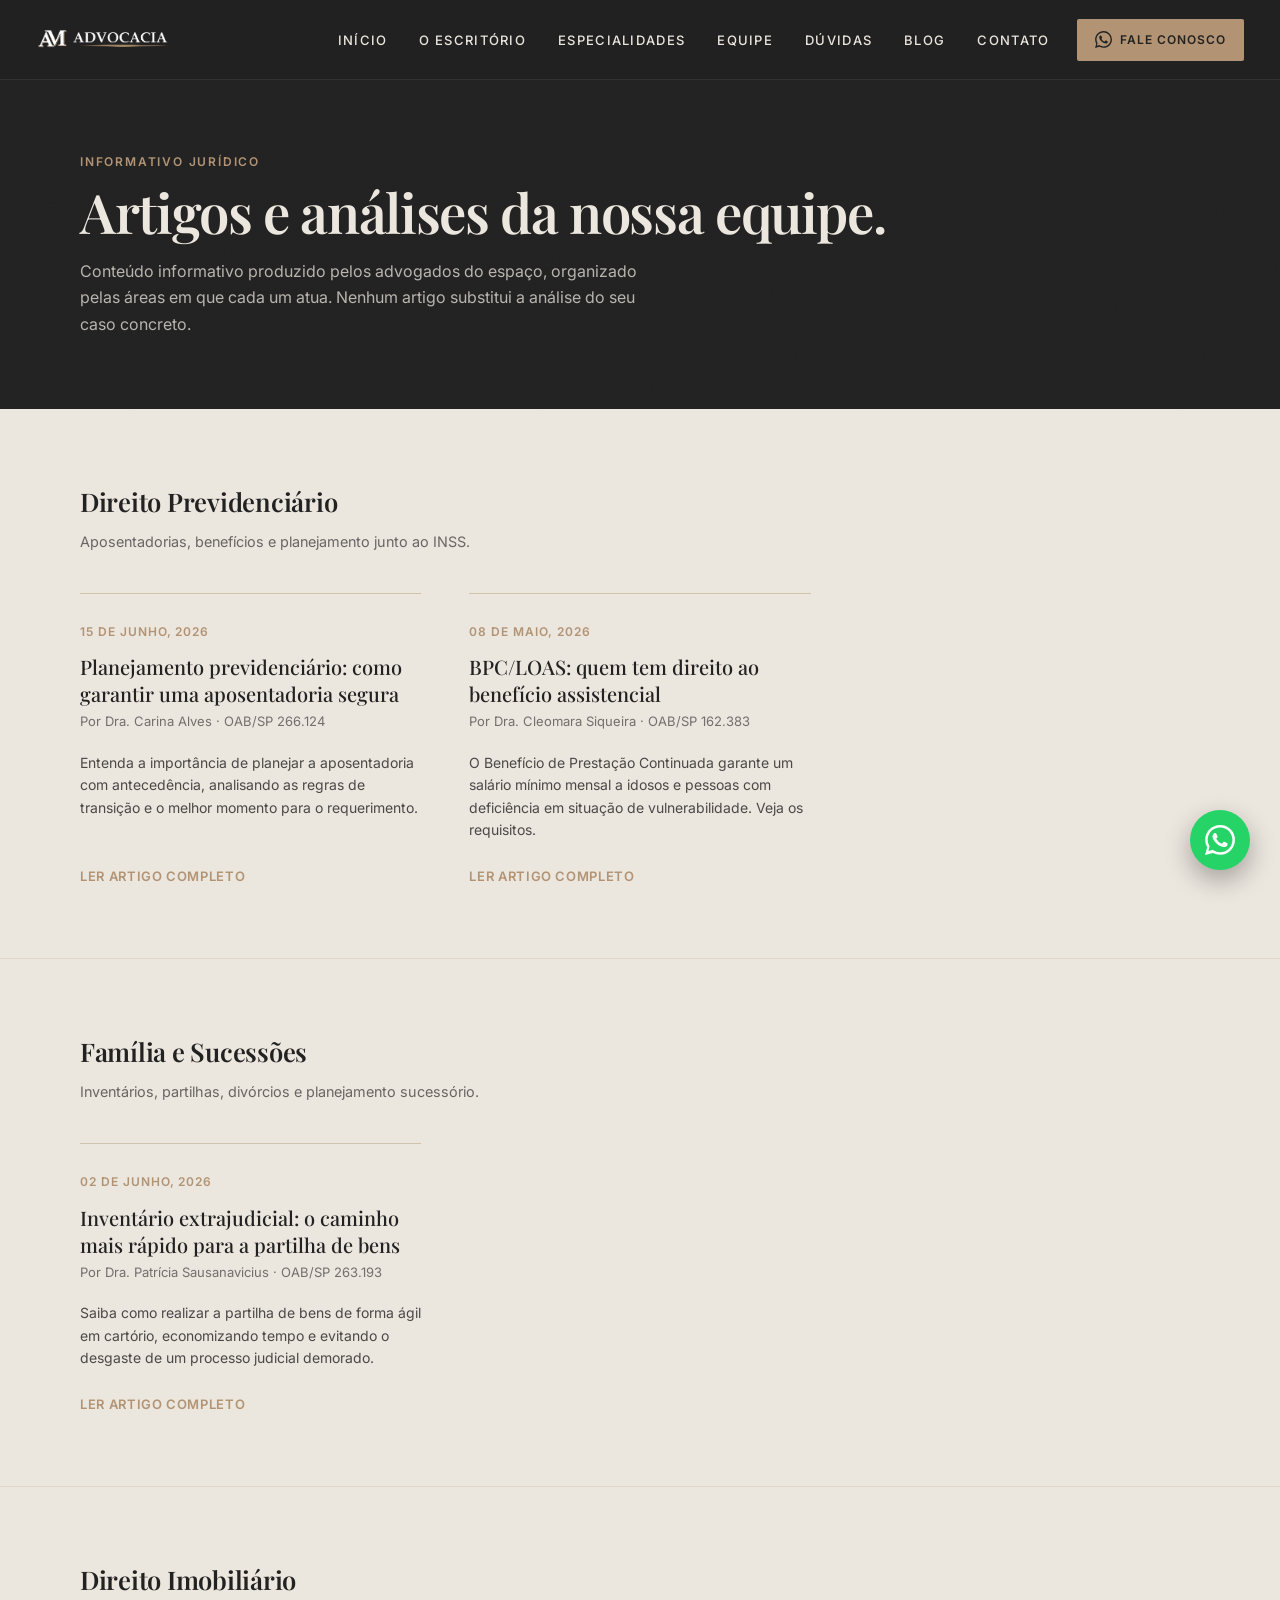
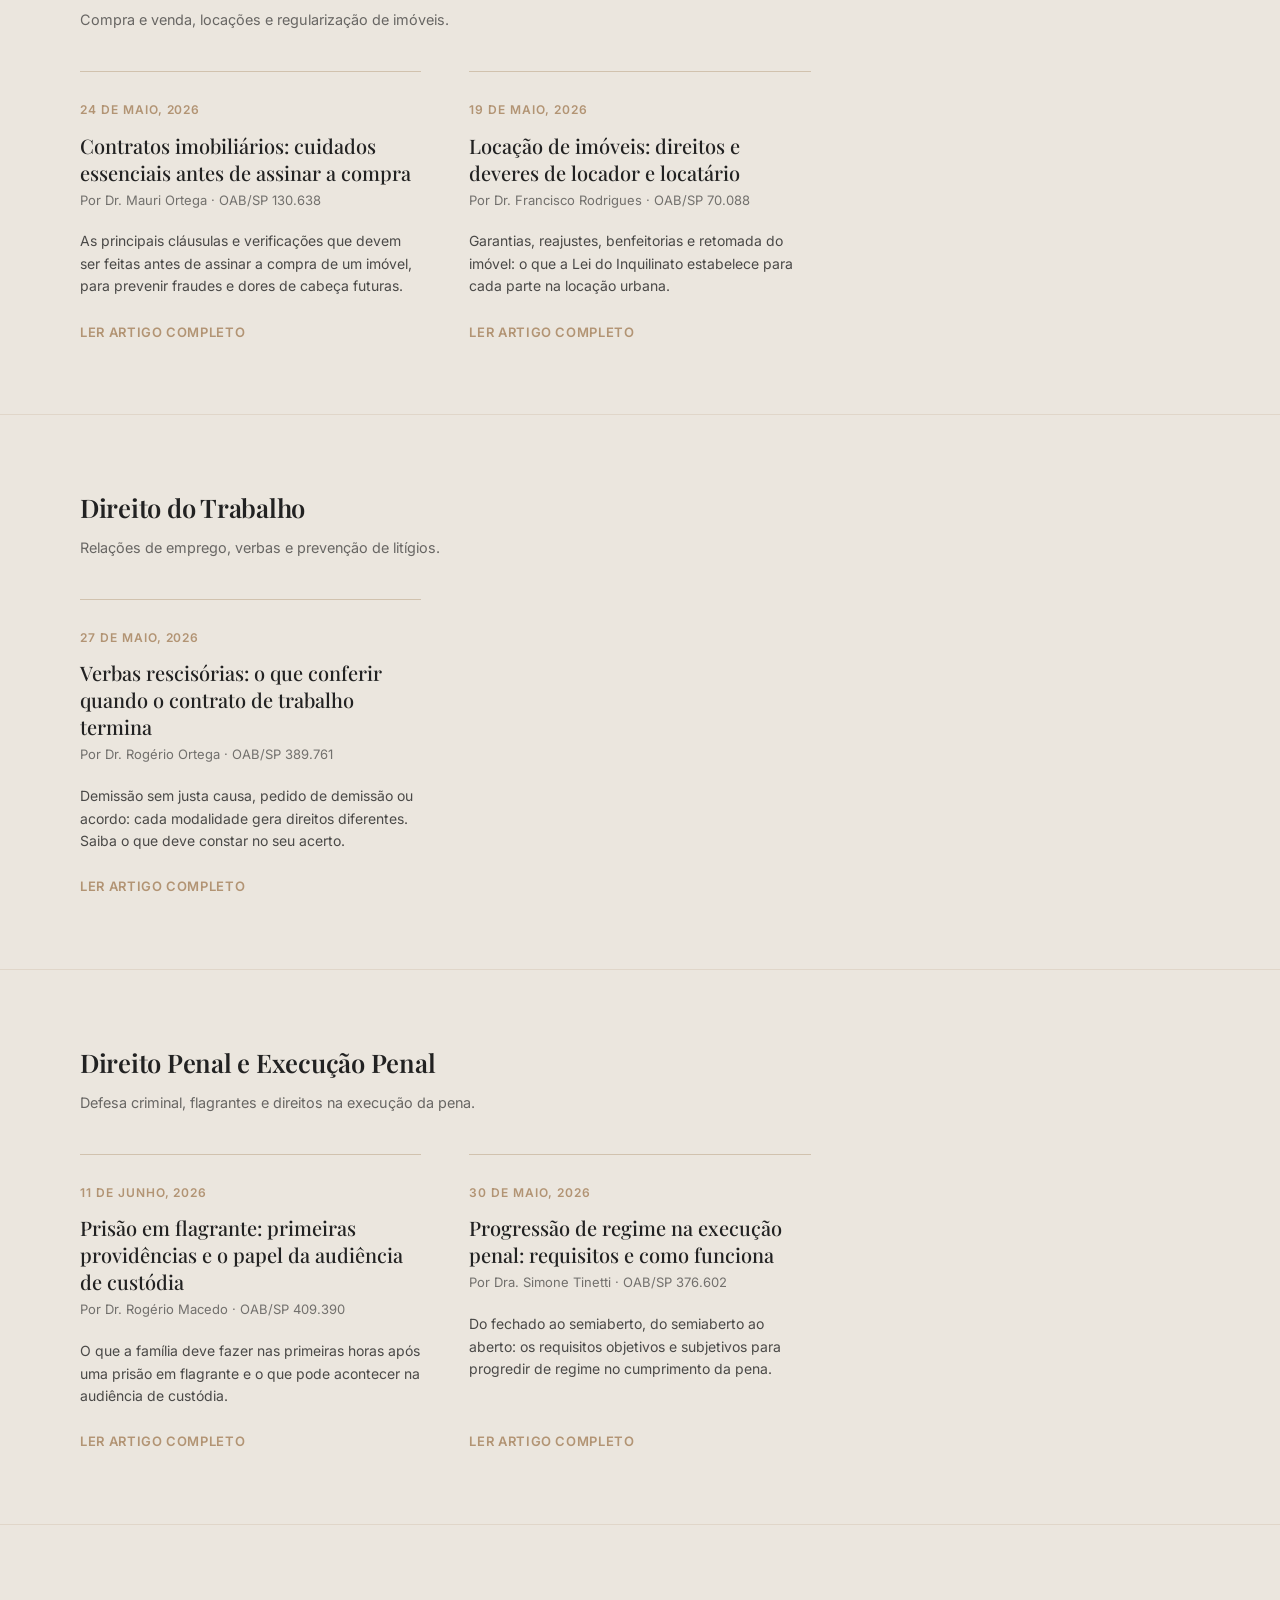
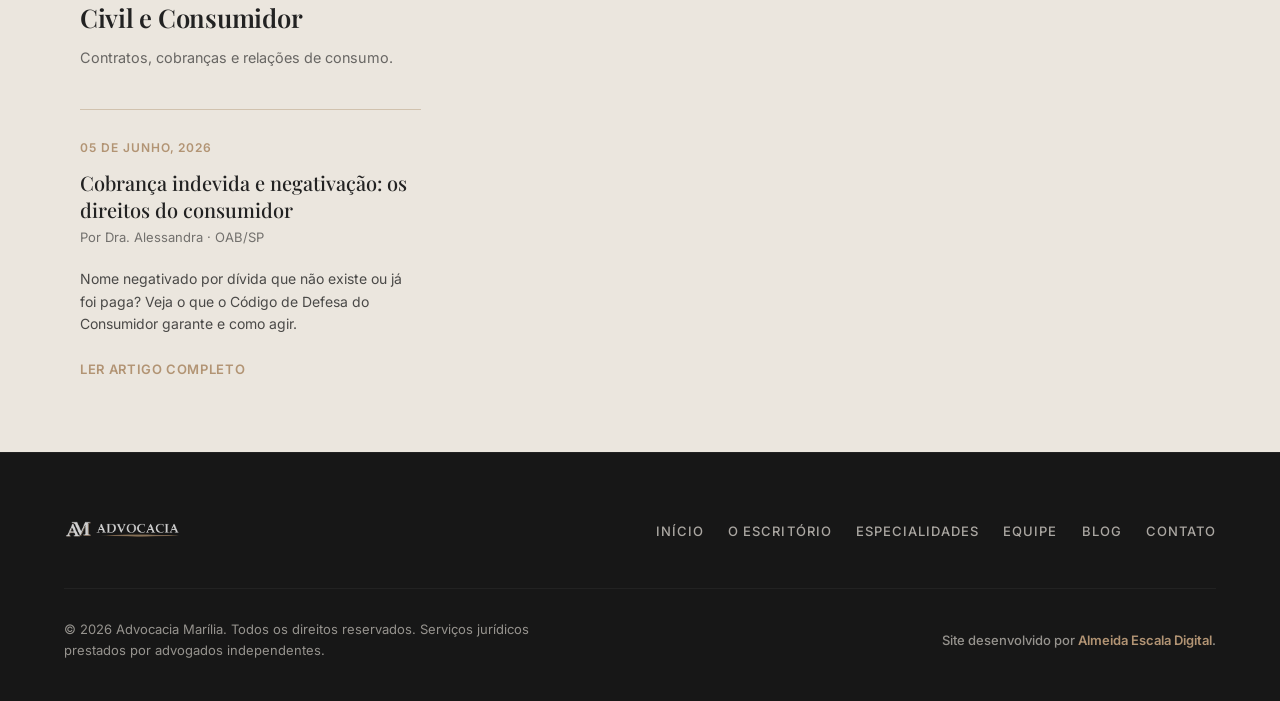
==== blog/index.html @ 07aff84d "Site inicial: hero, sobre, especialidades, equipe, blog e favicon Landing page estática (HTML/CSS/JS" ====
<!DOCTYPE html>
<html lang="pt-BR">
<head>
    <meta charset="UTF-8">
    <meta name="viewport" content="width=device-width, initial-scale=1.0">
    <meta name="description" content="Artigos e análises dos advogados da Advocacia Marília: Previdenciário, Família e Sucessões, Imobiliário, Trabalhista, Penal e Consumidor.">
    <meta name="theme-color" content="#222222">
    <meta property="og:type" content="website">
    <meta property="og:title" content="Blog | Advocacia Marília — Informativo Jurídico">
    <meta property="og:description" content="Artigos e análises dos advogados da Advocacia Marília: Previdenciário, Família e Sucessões, Imobiliário, Trabalhista, Penal e Consumidor.">
    <meta property="og:locale" content="pt_BR">
    <link rel="icon" type="image/png" sizes="32x32" href="../favicon-32x32.png">
    <link rel="icon" type="image/png" sizes="16x16" href="../favicon-16x16.png">
    <link rel="apple-touch-icon" href="../apple-touch-icon.png">
    <title>Blog | Advocacia Marília — Informativo Jurídico</title>

    <link rel="preconnect" href="https://fonts.googleapis.com">
    <link rel="preconnect" href="https://fonts.gstatic.com" crossorigin>
    <link href="https://fonts.googleapis.com/css2?family=Inter:wght@300;400;500;600&family=Playfair+Display:ital,wght@0,400..700;1,400..700&display=swap" rel="stylesheet">

    <link rel="stylesheet" href="../style.css?v=14">
</head>
<body class="page-blog">

    <nav class="navbar scrolled" id="navbar">
        <div class="nav-container">
            <a href="../index.html" class="nav-logo" aria-label="Advocacia Marília - Voltar ao início">
                <img src="../logo.png" alt="Logo Advocacia Marília" class="logo-img">
            </a>

            <button class="menu-toggle" id="menuToggle" aria-label="Abrir menu de navegação" aria-expanded="false" aria-controls="navLinks">
                <span class="bar"></span>
                <span class="bar"></span>
                <span class="bar"></span>
            </button>

            <ul class="nav-links" id="navLinks">
                <li><a href="../index.html" class="nav-item">Início</a></li>
                <li><a href="../index.html#sobre" class="nav-item">O Escritório</a></li>
                <li><a href="../index.html#atuacao" class="nav-item">Especialidades</a></li>
                <li><a href="../index.html#equipe" class="nav-item">Equipe</a></li>
                <li><a href="../index.html#faq" class="nav-item">Dúvidas</a></li>
                <li><a href="../blog/" class="nav-item">Blog</a></li>
                <li><a href="../index.html#contato" class="nav-item">Contato</a></li>
            </ul>

            <a href="https://wa.me/551434138384" target="_blank" rel="noopener noreferrer" class="nav-whatsapp" aria-label="Fale conosco no WhatsApp">
                <svg viewBox="0 0 24 24" xmlns="http://www.w3.org/2000/svg" fill="currentColor" class="nav-whatsapp-icon" aria-hidden="true">
                    <path d="M.057 24l1.687-6.163a11.867 11.867 0 0 1-1.587-5.946C.16 5.335 5.495 0 12.05 0a11.817 11.817 0 0 1 8.413 3.488 11.824 11.824 0 0 1 3.48 8.414c-.003 6.557-5.338 11.892-11.893 11.892a11.9 11.9 0 0 1-5.688-1.448L.057 24zm6.597-3.807c1.676.995 3.276 1.591 5.392 1.592 5.448 0 9.886-4.434 9.889-9.885.002-5.462-4.415-9.89-9.881-9.892-5.452 0-9.887 4.434-9.889 9.884a9.86 9.86 0 0 0 1.51 5.26l-.999 3.648 3.748-.984zm11.387-5.464c-.074-.124-.272-.198-.57-.347-.297-.149-1.758-.868-2.031-.967-.272-.099-.47-.149-.669.149-.198.297-.768.967-.941 1.165-.173.198-.347.223-.644.074-.297-.149-1.255-.462-2.39-1.475-.883-.788-1.48-1.761-1.653-2.059-.173-.297-.018-.458.13-.606.134-.133.297-.347.446-.521.151-.172.2-.296.3-.495.099-.198.05-.372-.025-.521-.075-.148-.669-1.611-.916-2.206-.242-.579-.487-.501-.669-.51l-.57-.01a1.1 1.1 0 0 0-.792.372c-.272.297-1.04 1.016-1.04 2.479s1.065 2.876 1.213 3.074c.149.198 2.095 3.2 5.076 4.487.709.306 1.263.489 1.694.626.712.226 1.36.194 1.872.118.571-.085 1.758-.719 2.006-1.413.248-.695.248-1.29.173-1.414z"/>
                </svg>
                <span class="nav-whatsapp-text">Fale Conosco</span>
            </a>
        </div>
    </nav>

    <header class="blog-hero">
        <div class="section-container">
            <span class="section-kicker light">Informativo Jurídico</span>
            <h1 class="blog-hero-title">Artigos e análises da nossa equipe.</h1>
            <p class="blog-hero-sub">Conteúdo informativo produzido pelos advogados do espaço, organizado pelas áreas em que cada um atua. Nenhum artigo substitui a análise do seu caso concreto.</p>
        </div>
    </header>

    <main>
        <section class="blog-cat" id="previdenciario">
            <div class="section-container">
                <h2 class="blog-cat-title">Direito Previdenciário</h2>
                <p class="blog-cat-sub">Aposentadorias, benefícios e planejamento junto ao INSS.</p>
                <div class="blog-grid">
                    <article class="blog-card">
                        <span class="blog-date">15 de Junho, 2026</span>
                        <h3 class="blog-card-title">Planejamento previdenciário: como garantir uma aposentadoria segura</h3>
                        <p class="blog-card-author">Por Dra. Carina Alves · OAB/SP 266.124</p>
                        <p class="blog-card-excerpt">Entenda a importância de planejar a aposentadoria com antecedência, analisando as regras de transição e o melhor momento para o requerimento.</p>
                        <a href="planejamento-previdenciario/" class="blog-read-more" aria-label="Ler o artigo: Planejamento previdenciário: como garantir uma aposentadoria segura">Ler artigo completo</a>
                    </article>
                    <article class="blog-card">
                        <span class="blog-date">08 de Maio, 2026</span>
                        <h3 class="blog-card-title">BPC/LOAS: quem tem direito ao benefício assistencial</h3>
                        <p class="blog-card-author">Por Dra. Cleomara Siqueira · OAB/SP 162.383</p>
                        <p class="blog-card-excerpt">O Benefício de Prestação Continuada garante um salário mínimo mensal a idosos e pessoas com deficiência em situação de vulnerabilidade. Veja os requisitos.</p>
                        <a href="bpc-loas-quem-tem-direito/" class="blog-read-more" aria-label="Ler o artigo: BPC/LOAS: quem tem direito ao benefício assistencial">Ler artigo completo</a>
                    </article>
                </div>
            </div>
        </section>
        <section class="blog-cat" id="familia-sucessoes">
            <div class="section-container">
                <h2 class="blog-cat-title">Família e Sucessões</h2>
                <p class="blog-cat-sub">Inventários, partilhas, divórcios e planejamento sucessório.</p>
                <div class="blog-grid">
                    <article class="blog-card">
                        <span class="blog-date">02 de Junho, 2026</span>
                        <h3 class="blog-card-title">Inventário extrajudicial: o caminho mais rápido para a partilha de bens</h3>
                        <p class="blog-card-author">Por Dra. Patrícia Sausanavicius · OAB/SP 263.193</p>
                        <p class="blog-card-excerpt">Saiba como realizar a partilha de bens de forma ágil em cartório, economizando tempo e evitando o desgaste de um processo judicial demorado.</p>
                        <a href="inventario-extrajudicial/" class="blog-read-more" aria-label="Ler o artigo: Inventário extrajudicial: o caminho mais rápido para a partilha de bens">Ler artigo completo</a>
                    </article>
                </div>
            </div>
        </section>
        <section class="blog-cat" id="imobiliario">
            <div class="section-container">
                <h2 class="blog-cat-title">Direito Imobiliário</h2>
                <p class="blog-cat-sub">Compra e venda, locações e regularização de imóveis.</p>
                <div class="blog-grid">
                    <article class="blog-card">
                        <span class="blog-date">24 de Maio, 2026</span>
                        <h3 class="blog-card-title">Contratos imobiliários: cuidados essenciais antes de assinar a compra</h3>
                        <p class="blog-card-author">Por Dr. Mauri Ortega · OAB/SP 130.638</p>
                        <p class="blog-card-excerpt">As principais cláusulas e verificações que devem ser feitas antes de assinar a compra de um imóvel, para prevenir fraudes e dores de cabeça futuras.</p>
                        <a href="contratos-imobiliarios-compra-segura/" class="blog-read-more" aria-label="Ler o artigo: Contratos imobiliários: cuidados essenciais antes de assinar a compra">Ler artigo completo</a>
                    </article>
                    <article class="blog-card">
                        <span class="blog-date">19 de Maio, 2026</span>
                        <h3 class="blog-card-title">Locação de imóveis: direitos e deveres de locador e locatário</h3>
                        <p class="blog-card-author">Por Dr. Francisco Rodrigues · OAB/SP 70.088</p>
                        <p class="blog-card-excerpt">Garantias, reajustes, benfeitorias e retomada do imóvel: o que a Lei do Inquilinato estabelece para cada parte na locação urbana.</p>
                        <a href="locacao-de-imoveis-direitos-e-deveres/" class="blog-read-more" aria-label="Ler o artigo: Locação de imóveis: direitos e deveres de locador e locatário">Ler artigo completo</a>
                    </article>
                </div>
            </div>
        </section>
        <section class="blog-cat" id="trabalhista">
            <div class="section-container">
                <h2 class="blog-cat-title">Direito do Trabalho</h2>
                <p class="blog-cat-sub">Relações de emprego, verbas e prevenção de litígios.</p>
                <div class="blog-grid">
                    <article class="blog-card">
                        <span class="blog-date">27 de Maio, 2026</span>
                        <h3 class="blog-card-title">Verbas rescisórias: o que conferir quando o contrato de trabalho termina</h3>
                        <p class="blog-card-author">Por Dr. Rogério Ortega · OAB/SP 389.761</p>
                        <p class="blog-card-excerpt">Demissão sem justa causa, pedido de demissão ou acordo: cada modalidade gera direitos diferentes. Saiba o que deve constar no seu acerto.</p>
                        <a href="verbas-rescisorias-o-que-conferir/" class="blog-read-more" aria-label="Ler o artigo: Verbas rescisórias: o que conferir quando o contrato de trabalho termina">Ler artigo completo</a>
                    </article>
                </div>
            </div>
        </section>
        <section class="blog-cat" id="penal">
            <div class="section-container">
                <h2 class="blog-cat-title">Direito Penal e Execução Penal</h2>
                <p class="blog-cat-sub">Defesa criminal, flagrantes e direitos na execução da pena.</p>
                <div class="blog-grid">
                    <article class="blog-card">
                        <span class="blog-date">11 de Junho, 2026</span>
                        <h3 class="blog-card-title">Prisão em flagrante: primeiras providências e o papel da audiência de custódia</h3>
                        <p class="blog-card-author">Por Dr. Rogério Macedo · OAB/SP 409.390</p>
                        <p class="blog-card-excerpt">O que a família deve fazer nas primeiras horas após uma prisão em flagrante e o que pode acontecer na audiência de custódia.</p>
                        <a href="prisao-em-flagrante-primeiras-providencias/" class="blog-read-more" aria-label="Ler o artigo: Prisão em flagrante: primeiras providências e o papel da audiência de custódia">Ler artigo completo</a>
                    </article>
                    <article class="blog-card">
                        <span class="blog-date">30 de Maio, 2026</span>
                        <h3 class="blog-card-title">Progressão de regime na execução penal: requisitos e como funciona</h3>
                        <p class="blog-card-author">Por Dra. Simone Tinetti · OAB/SP 376.602</p>
                        <p class="blog-card-excerpt">Do fechado ao semiaberto, do semiaberto ao aberto: os requisitos objetivos e subjetivos para progredir de regime no cumprimento da pena.</p>
                        <a href="progressao-de-regime-execucao-penal/" class="blog-read-more" aria-label="Ler o artigo: Progressão de regime na execução penal: requisitos e como funciona">Ler artigo completo</a>
                    </article>
                </div>
            </div>
        </section>
        <section class="blog-cat" id="civil-consumidor">
            <div class="section-container">
                <h2 class="blog-cat-title">Civil e Consumidor</h2>
                <p class="blog-cat-sub">Contratos, cobranças e relações de consumo.</p>
                <div class="blog-grid">
                    <article class="blog-card">
                        <span class="blog-date">05 de Junho, 2026</span>
                        <h3 class="blog-card-title">Cobrança indevida e negativação: os direitos do consumidor</h3>
                        <p class="blog-card-author">Por Dra. Alessandra · OAB/SP</p>
                        <p class="blog-card-excerpt">Nome negativado por dívida que não existe ou já foi paga? Veja o que o Código de Defesa do Consumidor garante e como agir.</p>
                        <a href="cobranca-indevida-e-negativacao/" class="blog-read-more" aria-label="Ler o artigo: Cobrança indevida e negativação: os direitos do consumidor">Ler artigo completo</a>
                    </article>
                </div>
            </div>
        </section>
    </main>

    <footer class="footer">
        <div class="footer-container">
            <div class="footer-top">
                <a href="../index.html" class="footer-logo" aria-label="Advocacia Marília - Voltar ao início">
                    <img src="../logo.png" alt="Logo Advocacia Marília" class="logo-img-footer">
                </a>
                <ul class="footer-nav">
                    <li><a href="../index.html">Início</a></li>
                    <li><a href="../index.html#sobre">O Escritório</a></li>
                    <li><a href="../index.html#atuacao">Especialidades</a></li>
                    <li><a href="../index.html#equipe">Equipe</a></li>
                    <li><a href="../blog/">Blog</a></li>
                    <li><a href="../index.html#contato">Contato</a></li>
                </ul>
            </div>

            <div class="footer-bottom">
                <p class="footer-copy">&copy; 2026 Advocacia Marília. Todos os direitos reservados. Serviços jurídicos prestados por advogados independentes.</p>
                <p class="footer-credit">Site desenvolvido por <a href="https://almeidaescaladigital.com" target="_blank" rel="noopener noreferrer" class="credit-link">Almeida Escala Digital</a>.</p>
            </div>
        </div>
    </footer>

    <div class="wa-widget" id="waWidget">
        <div class="wa-tooltip" id="waTooltip" aria-live="polite">
            <span>Olá, como posso ajudar?</span>
            <button class="wa-tooltip-close" id="waTooltipClose" aria-label="Fechar balão de ajuda">&times;</button>
        </div>

        <a class="wa-btn" id="waBtn" href="https://wa.me/551434138384" target="_blank" rel="noopener noreferrer" aria-label="Fale conosco no WhatsApp">
            <svg viewBox="0 0 24 24" xmlns="http://www.w3.org/2000/svg" fill="currentColor" class="wa-icon" aria-hidden="true">
                <path d="M.057 24l1.687-6.163a11.867 11.867 0 0 1-1.587-5.946C.16 5.335 5.495 0 12.05 0a11.817 11.817 0 0 1 8.413 3.488 11.824 11.824 0 0 1 3.48 8.414c-.003 6.557-5.338 11.892-11.893 11.892a11.9 11.9 0 0 1-5.688-1.448L.057 24zm6.597-3.807c1.676.995 3.276 1.591 5.392 1.592 5.448 0 9.886-4.434 9.889-9.885.002-5.462-4.415-9.89-9.881-9.892-5.452 0-9.887 4.434-9.889 9.884a9.86 9.86 0 0 0 1.51 5.26l-.999 3.648 3.748-.984zm11.387-5.464c-.074-.124-.272-.198-.57-.347-.297-.149-1.758-.868-2.031-.967-.272-.099-.47-.149-.669.149-.198.297-.768.967-.941 1.165-.173.198-.347.223-.644.074-.297-.149-1.255-.462-2.39-1.475-.883-.788-1.48-1.761-1.653-2.059-.173-.297-.018-.458.13-.606.134-.133.297-.347.446-.521.151-.172.2-.296.3-.495.099-.198.05-.372-.025-.521-.075-.148-.669-1.611-.916-2.206-.242-.579-.487-.501-.669-.51l-.57-.01a1.1 1.1 0 0 0-.792.372c-.272.297-1.04 1.016-1.04 2.479s1.065 2.876 1.213 3.074c.149.198 2.095 3.2 5.076 4.487.709.306 1.263.489 1.694.626.712.226 1.36.194 1.872.118.571-.085 1.758-.719 2.006-1.413.248-.695.248-1.29.173-1.414z"/>
            </svg>
        </a>

        <div class="wa-panel" id="waPanel" role="dialog" aria-label="Atendimento Advocacia Marília">
            <header class="wa-panel-header">
                <div class="wa-brand">
                    <span class="wa-brand-name">Advocacia Marília</span>
                    <span class="wa-brand-status">Atendimento Digital</span>
                </div>
            </header>

            <div class="wa-panel-body" id="waPanelBody">
                <div class="wa-chat-area" id="waChatArea">
                    <div class="wa-message wa-msg-received">
                        <p>Olá! Selecione uma das perguntas abaixo ou fale direto com nossa equipe:</p>
                    </div>
                </div>

                <div class="wa-faq-list" id="waFaqList">
                    <button class="wa-faq-btn" data-id="1">Como funciona o atendimento de advogados autônomos?</button>
                    <button class="wa-faq-btn" data-id="2">Como posso agendar uma consulta jurídica?</button>
                    <button class="wa-faq-btn" data-id="3">Quais documentos levar para a primeira consulta?</button>
                    <button class="wa-faq-btn" data-id="4">Onde fica localizado o escritório?</button>
                </div>
            </div>

            <footer class="wa-panel-footer">
                <a href="https://wa.me/551434138384" target="_blank" rel="noopener noreferrer" class="wa-direct-link">Falar no WhatsApp</a>
            </footer>
        </div>
    </div>

    <script src="../script.js?v=4"></script>
</body>
</html>
---- style.css ----
/* ==========================================================================
   DESIGN SYSTEM & TOKENS (CSS VARIABLES)
   ========================================================================== */
:root {
    /* Paleta de Cores - Extraída da paleta fornecida */
    --navy: #222222;       /* Fundo Principal Escuro (Cinza Escuro Nobre) */
    --blue: #2E2E2E;       /* Fundo de Cards / Elementos Intermediários */
    --gold: #B29474;       /* Dourado Ocre (Destaques e Botões Principais) */
    --gold-hover: #9E8162; /* Ocre mais escuro para hover */
    --cream: #EBE6DE;      /* Creme Claro (Fundos claros, textos em fundo escuro) */
    --nude: #DDD5C7;       /* Nude Médio (Fundo de Metodologia, respiros) */
    
    /* Cores de Apoio */
    --text-dark: #222222;
    --text-light: #EBE6DE;
    --text-muted: #666666;
    --border-light: rgba(178, 148, 116, 0.2); /* Ocre translúcido para bordas */
    --border-dark: rgba(235, 230, 222, 0.15); /* Creme translúcido para bordas */
    
    /* Tipografia */
    --font-serif: 'Playfair Display', Georgia, serif;
    --font-sans: 'Inter', -apple-system, BlinkMacSystemFont, "Segoe UI", Roboto, sans-serif;
    
    /* Animações Premium (Curva Apple) */
    --ease-premium: cubic-bezier(0.16, 1, 0.3, 1);
    --t-snappy: 0.25s var(--ease-premium);
    --t-smooth: 0.5s var(--ease-premium);
    
    /* Limites de Bordas (Estritas) */
    /* Linguagem editorial flat (ref. Paul Weiss): cantos retos em blocos de layout. */
    /* Overlays flutuantes (chat, FAB, modal) tem raios proprios e nao usam estes tokens. */
    --radius-btn: 2px;
    --radius-card: 0px;
    
    /* Altura da Navbar */
    --nav-height: 80px;
}

/* Prevenção de Tontura (Acessibilidade) */
@media (prefers-reduced-motion: reduce) {
    *, ::before, ::after {
        animation-delay: -1ms !important;
        animation-duration: 1ms !important;
        animation-iteration-count: 1 !important;
        background-attachment: initial !important;
        scroll-behavior: auto !important;
        transition-duration: 0s !important;
        transition-delay: 0s !important;
    }
}

/* ==========================================================================
   RESET & ESTILOS GLOBAIS
   ========================================================================== */
*, *::before, *::after {
    box-sizing: border-box;
    margin: 0;
    padding: 0;
}

html {
    scroll-behavior: smooth;
    scroll-padding-top: var(--nav-height);
    font-size: 16px;
}

body {
    font-family: var(--font-sans);
    background-color: var(--cream);
    color: var(--text-dark);
    line-height: 1.6;
    -webkit-font-smoothing: antialiased;
    overflow-x: hidden;
}

/* Reset de Links e Elementos Interativos */
a {
    color: inherit;
    text-decoration: none;
}

ul, ol {
    list-style: none;
}

img {
    max-width: 100%;
    height: auto;
    display: block;
}

button {
    font-family: inherit;
    border: none;
    background: none;
    cursor: pointer;
}

address {
    font-style: normal;
}

/* Numerais display em Bodoni Moda (didone, algarismos lining regulares). */
/* line-height 1 para nao invadir o espacamento vertical dos vizinhos. */
.card-number,
.method-num,
.timeline-year {
    font-family: 'Bodoni Moda', var(--font-serif), serif;
    font-weight: 400;
    font-variant-numeric: lining-nums;
    line-height: 1;
    letter-spacing: 0.02em;
}

/* Numeracoes discretas (telefones etc.): Inter light com digitos tabulares. */
.info-value[href^="tel:"] {
    font-family: var(--font-sans);
    font-weight: 300;
    font-variant-numeric: lining-nums tabular-nums;
    letter-spacing: 0.02em;
}

/* Detalhes de acabamento globais */
::selection {
    background-color: var(--gold);
    color: var(--navy);
}

:focus-visible {
    outline: 2px solid var(--gold);
    outline-offset: 3px;
}

/* ==========================================================================
   ESTILOS COMPARTILHADOS & UTILITÁRIOS
   ========================================================================== */
.section-container {
    width: 100%;
    max-width: 1200px;
    margin: 0 auto;
    padding: 80px 24px;
}

@media (min-width: 768px) {
    .section-container {
        padding: 120px 40px;
    }
}

/* Kickers & Títulos Editoriais */
.section-kicker {
    display: block;
    font-family: var(--font-sans);
    font-size: 0.75rem;
    text-transform: uppercase;
    letter-spacing: 0.15em;
    font-weight: 600;
    color: var(--gold);
    margin-bottom: 12px;
}

.section-kicker.light {
    color: var(--gold);
}

.section-title {
    font-family: var(--font-serif);
    font-size: clamp(2.25rem, 4.5vw, 3.4rem);
    font-weight: 600;
    line-height: 1.08;
    color: var(--navy);
    margin-bottom: 24px;
    letter-spacing: -0.025em;
    text-wrap: balance;
}

.section-title.light {
    color: var(--cream);
}

/* Botões Customizados */
.btn {
    display: inline-flex;
    align-items: center;
    justify-content: center;
    padding: 14px 28px;
    font-family: var(--font-sans);
    font-size: 0.875rem;
    font-weight: 500;
    letter-spacing: 0.05em;
    text-transform: uppercase;
    border-radius: var(--radius-btn);
    transition: background-color var(--t-snappy), transform var(--t-snappy), box-shadow var(--t-snappy);
    text-align: center;
    min-height: 48px; /* Altura mínima de toque mobile */
}

.btn-primary {
    background-color: var(--gold);
    color: #ffffff;
    box-shadow: 0 4px 12px rgba(0, 0, 0, 0.03);
}

.btn-secondary {
    background-color: transparent;
    color: var(--cream);
    border: 1px solid rgba(235, 230, 222, 0.3);
}

/* Hovers de Botão Seguros e Sofisticados */
@media (hover: hover) and (pointer: fine) {
    .btn-primary:hover {
        background-color: var(--gold-hover);
        transform: translateY(-2px);
        box-shadow: 0 12px 24px rgba(34, 34, 34, 0.18);
    }

    .btn-secondary:hover {
        background-color: rgba(235, 230, 222, 0.05);
        border-color: var(--cream);
        transform: translateY(-2px);
    }
}

/* Feedback fisico de clique */
.btn:active {
    transform: translateY(0) scale(0.99);
}

.btn-large {
    padding: 18px 36px;
    font-size: 0.95rem;
}

/* ==========================================================================
   SEÇÃO 0: NAVBAR INTELIGENTE
   ========================================================================== */
.navbar {
    position: fixed;
    top: 0;
    left: 0;
    width: 100%;
    height: var(--nav-height);
    z-index: 1000;
    background-color: transparent;
    transition: transform var(--t-smooth), background-color var(--t-smooth), backdrop-filter var(--t-smooth), border-color var(--t-smooth);
    border-bottom: 1px solid transparent;
}

/* Navbar Scrolled com Blur Premium */
.navbar.scrolled {
    background-color: rgba(34, 34, 34, 0.9);
    backdrop-filter: blur(12px);
    -webkit-backdrop-filter: blur(12px);
    border-color: rgba(235, 230, 222, 0.08);
}

/* Lógica de Visibilidade Estrita via IntersectionObserver */
.navbar.navbar-hidden {
    transform: translateY(-100%);
    pointer-events: none;
}

/* Full-bleed: logo encostada na borda esquerda, CTA na direita (ref. Paul Weiss) */
.nav-container {
    width: 100%;
    height: 100%;
    padding: 0 20px;
    display: flex;
    align-items: center;
    gap: 20px;
}

@media (min-width: 768px) {
    .nav-container {
        padding: 0 36px;
        gap: 28px;
    }
}

.nav-logo {
    display: flex;
    align-items: center;
    height: 100%;
    order: 1;
    margin-right: auto; /* empurra o resto (links, whatsapp, hamburguer) pra direita, qualquer combinacao */
}

.logo-img {
    height: 40px;
    width: auto;
    object-fit: contain;
}

/* Mobile estreito: logo compacta pra caber ao lado do CTA rotulado + hamburguer */
@media (max-width: 479px) {
    .logo-img {
        height: 30px;
    }
}

.nav-links {
    order: 2;
    display: flex;
    align-items: center;
    gap: 32px;
}

/* Micro-interação de Link com Linha Expansiva */
.nav-item {
    font-family: var(--font-sans);
    font-size: 0.8125rem;
    font-weight: 500;
    text-transform: uppercase;
    letter-spacing: 0.1em;
    color: var(--cream);
    padding: 8px 0;
    position: relative;
    transition: color var(--t-snappy);
}

.nav-item::after {
    content: '';
    position: absolute;
    bottom: 0;
    left: 0;
    width: 100%;
    height: 1px;
    background-color: var(--gold);
    transform: scaleX(0);
    transform-origin: right;
    transition: transform var(--t-snappy);
}

@media (hover: hover) and (pointer: fine) {
    .nav-item:hover {
        color: var(--gold);
    }
    
    .nav-item:hover::after {
        transform: scaleX(1);
        transform-origin: left;
    }
}

/* CTA do header com rotulo: unico caminho ao WhatsApp visivel durante o Hero (FAB oculto ate #sobre) */
.nav-whatsapp {
    order: 3;
    display: inline-flex;
    align-items: center;
    justify-content: center;
    gap: 8px;
    height: 42px;
    padding: 0 18px;
    border-radius: var(--radius-btn);
    background-color: var(--gold);
    color: var(--navy);
    flex-shrink: 0;
    font-family: var(--font-sans);
    font-size: 0.75rem;
    font-weight: 600;
    text-transform: uppercase;
    letter-spacing: 0.08em;
    white-space: nowrap;
    transition: background-color var(--t-snappy), transform var(--t-snappy), box-shadow var(--t-snappy);
}

.nav-whatsapp-icon {
    width: 17px;
    height: 17px;
    flex-shrink: 0;
}

@media (hover: hover) and (pointer: fine) {
    .nav-whatsapp:hover {
        background-color: var(--gold-hover);
        transform: translateY(-1px);
        box-shadow: 0 8px 18px rgba(0, 0, 0, 0.25);
    }
}

@media (max-width: 479px) {
    .nav-whatsapp {
        height: 40px;
        padding: 0 12px;
        font-size: 0.6875rem;
        gap: 6px;
    }
}

/* Menu Toggle Mobile (Hamburguer) */
.menu-toggle {
    order: 4;
    display: none;
    flex-direction: column;
    justify-content: space-between;
    width: 24px;
    height: 18px;
    z-index: 1010;
}

.menu-toggle .bar {
    width: 100%;
    height: 2px;
    background-color: var(--cream);
    transition: transform var(--t-snappy), opacity var(--t-snappy);
}

/* Navbar Responsiva Mobile */
@media (max-width: 991px) {
    .menu-toggle {
        display: flex;
    }
    
    .nav-links {
        position: fixed;
        top: 0;
        right: 0;
        width: 100%;
        max-width: 320px;
        height: 100vh;
        background-color: var(--navy);
        flex-direction: column;
        justify-content: center;
        align-items: flex-start;
        padding: 80px 40px;
        gap: 24px;
        transform: translateX(100%);
        transition: transform var(--t-smooth);
        box-shadow: -10px 0 40px rgba(0, 0, 0, 0.3);
        border-left: 1px solid var(--border-dark);
    }
    
    .nav-links.active {
        transform: translateX(0);
    }
    
    .nav-item {
        font-size: 1rem;
        color: var(--cream);
    }
    
    /* Menu Ativo Hamburguer */
    .menu-toggle.active .bar:nth-child(1) {
        transform: translateY(8px) rotate(45deg);
    }
    
    .menu-toggle.active .bar:nth-child(2) {
        opacity: 0;
    }
    
    .menu-toggle.active .bar:nth-child(3) {
        transform: translateY(-8px) rotate(-45deg);
    }
}

/* ==========================================================================
   SEÇÃO 1: HERO (#inicio)
   ========================================================================== */
.hero {
    min-height: 100vh;
    display: flex;
    align-items: flex-end; /* texto ancorado embaixo, nao mais centralizado */
    background-color: var(--navy);
    padding-top: var(--nav-height);
    color: var(--cream);
    border-bottom: 1px solid rgba(235, 230, 222, 0.05);
    position: relative;
    overflow: hidden;
}

/* Scrim independente no topo, so pra legibilidade da navbar sobre a foto */
.hero::before {
    content: '';
    position: absolute;
    top: 0;
    left: 0;
    right: 0;
    height: 140px;
    background: linear-gradient(to bottom, rgba(10, 10, 10, 0.55), transparent);
    z-index: 1;
    pointer-events: none;
}

/* Foto real do escritorio (ensaio) como fundo full-bleed */
.hero-media {
    position: absolute;
    inset: 0;
    z-index: 0;
}

.hero-media-img {
    width: 100%;
    height: 100%;
    object-fit: cover;
    object-position: 30% 50%;
    filter: grayscale(95%) contrast(108%) brightness(92%);
}

/* Veu radial navy: concentra na zona calma da foto (sem rosto/mao), sem aresta reta */
.hero-media::after {
    content: '';
    position: absolute;
    inset: 0;
    background: radial-gradient(ellipse 58% 78% at 92% 48%, rgba(34, 34, 34, 0.97) 0%, rgba(34, 34, 34, 0.9) 42%, rgba(34, 34, 34, 0.4) 70%, rgba(34, 34, 34, 0) 100%);
}

/* Grao fino monocromatico sobre a foto (mesma receita do .cta::before, sem chuvisco colorido) */
.hero-media::before {
    content: '';
    position: absolute;
    inset: 0;
    z-index: 1;
    background-image: url("data:image/svg+xml,%3Csvg viewBox='0 0 240 240' xmlns='http://www.w3.org/2000/svg'%3E%3Cfilter id='g'%3E%3CfeTurbulence type='fractalNoise' baseFrequency='0.92' numOctaves='4' stitchTiles='stitch'/%3E%3CfeColorMatrix type='saturate' values='0'/%3E%3C/filter%3E%3Crect width='100%25' height='100%25' filter='url(%23g)'/%3E%3C/svg%3E");
    opacity: 0.04;
    mix-blend-mode: soft-light;
}

.hero-container {
    width: 100%;
    padding: 64px 44px 96px 24px; /* right apertado: bloco de texto quase encostando na borda */
    display: flex;
    flex-direction: column;
    align-items: flex-end; /* bloco de texto ancorado no lado do veu (direita) */
    text-align: left;
    position: relative;
    z-index: 2;
}

.hero-kicker {
    font-family: var(--font-sans);
    font-size: 0.8125rem;
    font-weight: 500;
    text-transform: uppercase;
    letter-spacing: 0.2em;
    color: var(--gold);
    margin-bottom: 20px;
}

.hero-title {
    font-family: var(--font-serif);
    font-size: clamp(2.5rem, 5vw, 3.5rem);
    font-weight: 400;
    line-height: 1.15;
    max-width: 560px;
    margin-bottom: 24px;
    letter-spacing: -0.02em;
    color: var(--cream);
    text-shadow: 0 2px 24px rgba(0, 0, 0, 0.35);
}

.hero-subtitle {
    font-family: var(--font-sans);
    font-size: clamp(1rem, 1.5vw, 1.125rem);
    font-weight: 300;
    line-height: 1.6;
    max-width: 440px;
    margin-bottom: 40px;
    color: rgba(235, 230, 222, 0.75);
}

/* Link discreto: unico "CTA" que sobra no corpo do Hero (o WhatsApp mudou pro header, ver .nav-whatsapp) */
.hero-link {
    display: inline-flex;
    align-items: center;
    gap: 10px;
    padding: 14px 2px; /* area de toque ~48px sem precisar de fundo visivel */
    margin: -14px -2px;
    font-family: var(--font-sans);
    font-size: 0.8125rem;
    font-weight: 500;
    text-transform: uppercase;
    letter-spacing: 0.1em;
    color: var(--cream);
    border-bottom: 1px solid rgba(235, 230, 222, 0.4);
    transition: color var(--t-snappy), border-color var(--t-snappy), gap var(--t-snappy);
}

.hero-link-arrow {
    width: 14px;
    height: 14px;
    flex-shrink: 0;
    transition: transform var(--t-snappy);
}

@media (hover: hover) and (pointer: fine) {
    .hero-link:hover {
        color: var(--gold);
        border-color: var(--gold);
        gap: 14px;
    }

    .hero-link:hover .hero-link-arrow {
        transform: translateY(3px);
    }
}

/* Mobile: recorte da foto focado no rosto, veu cobrindo quase tudo (sem "sobra" pra respirar foto numa tela estreita). */
/* padding-bottom so estetico agora -- o widget do WhatsApp fica oculto no Hero em qualquer viewport, sem risco de colisao. */
@media (max-width: 767px) {
    .hero {
        padding-bottom: 64px;
    }

    .hero-media-img {
        object-position: 38% 22%;
    }

    .hero-media::after {
        background: radial-gradient(ellipse 100% 90% at 62% 38%, rgba(34, 34, 34, 0.93) 0%, rgba(34, 34, 34, 0.86) 55%, rgba(34, 34, 34, 0.55) 80%, rgba(34, 34, 34, 0.3) 100%);
    }

    .hero-container {
        padding: 28px 24px 24px;
    }
}

/* ==========================================================================
   SEÇÃO 2: A ADVOGADA / SOBRE (#sobre)
   ========================================================================== */
.about {
    background-color: var(--cream);
    color: var(--navy);
}

.about-grid {
    display: grid;
    grid-template-columns: 1fr;
    row-gap: 40px;
    margin-bottom: 80px;
}

/* Mobile: kicker -> corpo -> imagem */
.about-kicker { order: 1; margin-bottom: -28px; }
.about-body { order: 2; }
.about-media { order: 3; }

@media (min-width: 992px) {
    .about-grid {
        grid-template-columns: 1fr 1.1fr;
        grid-template-rows: auto auto;
        column-gap: 80px;
        row-gap: 0;
        align-items: stretch;
    }

    /* Kicker na linha 1; imagem e corpo dividem a linha 2 -> topo e base travados um no outro */
    .about-kicker { grid-column: 2; grid-row: 1; order: 0; margin-bottom: 12px; }
    .about-media { grid-column: 1; grid-row: 2; order: 0; }
    .about-body { grid-column: 2; grid-row: 2; order: 0; }
}

/* Foto com Borda Tracejada Croqui */
.about-media {
    position: relative;
    display: flex;
    justify-content: center;
}

.about-frame {
    position: relative;
    width: 100%;
    max-width: 420px;
    aspect-ratio: 3 / 4;
}

@media (min-width: 992px) {
    /* Desktop: a altura vem da linha do grid (= altura do titulo + texto), nao de aspect-ratio */
    .about-frame {
        max-width: none;
        aspect-ratio: auto;
        height: 100%;
    }
}

/* Efeito Croqui: Moldura tracejada flutuando por trás da foto */
.about-frame::before {
    content: '';
    position: absolute;
    top: 16px;
    left: -16px;
    width: 100%;
    height: 100%;
    border: 1px dashed var(--gold);
    z-index: 1;
    pointer-events: none;
    transition: transform var(--t-smooth);
}

.about-img {
    width: 100%;
    height: 100%;
    object-fit: cover;
    border-radius: var(--radius-card);
    position: relative;
    z-index: 2;
    /* Fotografia monocromatica em todo o site (linguagem editorial da hero); leve sepia p/ nao morrer no cream */
    filter: grayscale(92%) sepia(8%) contrast(106%) brightness(94%);
    box-shadow: 0 24px 48px rgba(34, 34, 34, 0.12);
}

@media (hover: hover) and (pointer: fine) {
    .about-media:hover .about-frame::before {
        transform: translate(6px, -6px);
    }
}

.about-content {
    display: flex;
    flex-direction: column;
    align-items: flex-start;
}

.about-text {
    font-size: 0.95rem;
    line-height: 1.7;
    color: rgba(34, 34, 34, 0.85);
    margin-bottom: 20px;
}

/* Sem margem no ultimo paragrafo: a base da imagem alinha exatamente com o fim do texto */
.about-body .about-text:last-child {
    margin-bottom: 0;
}

/* --- LINHA DO TEMPO HISTÓRICA --- */
.timeline-wrapper {
    margin-top: 80px;
    border-top: 1px solid var(--border-light);
    padding-top: 60px;
}

.timeline-section-title {
    font-family: var(--font-serif);
    font-size: 1.75rem;
    margin-bottom: 40px;
    font-weight: 500;
}

.timeline-grid {
    display: grid;
    grid-template-columns: 1fr;
    gap: 32px;
}

@media (min-width: 768px) {
    .timeline-grid {
        grid-template-columns: repeat(3, 1fr);
        gap: 48px;
    }
}

/* Ledger editorial: ano grande em serifa sobre hairline, sem chip/sombra */
.timeline-item {
    border-top: 1px solid rgba(178, 148, 116, 0.45);
    padding-top: 24px;
}

.timeline-year {
    display: block;
    font-size: 2rem;
    color: var(--gold-hover);
    margin-bottom: 16px;
}

.timeline-title {
    font-family: var(--font-serif);
    font-size: 1.25rem;
    margin-bottom: 12px;
    font-weight: 500;
}

.timeline-desc {
    font-size: 0.875rem;
    color: var(--text-muted);
    line-height: 1.6;
}

/* ==========================================================================
   SEÇÃO: VALORES INSTITUCIONAIS (#valores)
   ========================================================================== */
.institutional {
    background-color: var(--cream);
    border-top: 1px solid var(--border-light);
    color: var(--navy);
}

.institutional-grid {
    display: grid;
    grid-template-columns: 1fr;
    gap: 32px;
}

@media (min-width: 768px) {
    .institutional-grid {
        grid-template-columns: 1fr 1fr;
    }
    
    .inst-card-wide {
        grid-column: span 2;
    }
}

@media (min-width: 1024px) {
    .institutional-grid {
        grid-template-columns: 1fr 1fr 1.2fr;
    }
    
    .inst-card-wide {
        grid-column: span 1;
    }
}

/* Colunas editoriais separadas por hairline (sem caixas flutuantes) */
.inst-card {
    padding: 28px 0 0;
    border-top: 1px solid rgba(178, 148, 116, 0.45);
    display: flex;
    flex-direction: column;
    align-items: flex-start;
}

@media (min-width: 1024px) {
    .inst-card {
        padding: 8px 0 0 36px;
        border-top: none;
        border-left: 1px solid rgba(178, 148, 116, 0.45);
    }

    .inst-card:first-child {
        padding-left: 0;
        border-left: none;
    }
}

.inst-kicker {
    font-size: 0.6875rem;
    text-transform: uppercase;
    letter-spacing: 0.1em;
    color: var(--gold);
    margin-bottom: 10px;
    font-weight: 600;
}

.inst-title {
    font-family: var(--font-serif);
    font-size: 1.75rem;
    font-weight: 500;
    margin-bottom: 16px;
}

.inst-text {
    font-size: 0.9375rem;
    line-height: 1.7;
    color: rgba(34, 34, 34, 0.8);
}

.inst-list {
    display: flex;
    flex-direction: column;
    gap: 16px;
    width: 100%;
}

.inst-list li {
    font-size: 0.875rem;
    line-height: 1.6;
    color: rgba(34, 34, 34, 0.85);
    position: relative;
    padding-left: 20px;
}

.inst-list li::before {
    content: '•';
    position: absolute;
    left: 0;
    color: var(--gold);
    font-size: 1.25rem;
    line-height: 1;
}

.inst-list li strong {
    font-weight: 600;
    color: var(--navy);
}

/* ==========================================================================
   SEÇÃO 3: ÁREAS DE ATUAÇÃO (#atuacao)
   ========================================================================== */
.practice {
    background-color: var(--navy);
    color: var(--cream);
    content-visibility: auto;
    contain-intrinsic-size: 800px;
}

.practice-header {
    max-width: 800px;
    margin-bottom: 60px;
}

.practice-subtitle {
    font-size: 1.1rem;
    color: rgba(235, 230, 222, 0.7);
    line-height: 1.6;
}

.practice-grid {
    display: grid;
    grid-template-columns: 1fr;
    gap: 40px 48px;
}

@media (min-width: 768px) {
    .practice-grid {
        grid-template-columns: repeat(2, 1fr);
    }
}

@media (min-width: 1024px) {
    .practice-grid {
        grid-template-columns: repeat(3, 1fr);
    }
}

/* Ledger editorial: bloco flat sobre o navy, aberto por hairline dourada (sem caixa) */
.practice-card {
    padding: 28px 0 0;
    border-top: 1px solid rgba(178, 148, 116, 0.35);
    transition: border-color var(--t-smooth);
    display: flex;
    flex-direction: column;
    min-height: 240px;
}

.card-number {
    font-size: 2.5rem;
    color: rgba(178, 148, 116, 0.45);
    margin-bottom: 20px;
    transition: color var(--t-smooth);
}

.card-title {
    font-family: var(--font-serif);
    font-size: 1.5rem;
    font-weight: 500;
    margin-bottom: 16px;
    color: var(--cream);
}

.card-desc {
    font-size: 0.875rem;
    color: rgba(235, 230, 222, 0.7);
    line-height: 1.65;
}

/* Card especial com Foto do Ensaio */
/* Camadas (topo -> base): 1) moldura = janela de recorte (clip-path) do card, que se     */
/* estende para baixo no hover com o topo fixo; 2) texto estacionario em top:100%, sem    */
/* fundo; 3) a foto, que cresce junto com a moldura (height) e passa POR TRAS do texto,   */
/* revelando-o "dentro" da imagem. A foto e absoluta: nao dita a altura da linha do grid, */
/* entao a base do card alinha com o fim do texto dos vizinhos. */
.practice-card-media {
    padding: 0;
    position: relative;
    border-top: none;
    min-height: 0;
    height: 100%;
    clip-path: inset(0 0 0 0);
}

/* Depois de revelado, o card troca a transicao do .reveal pela do clip-path (a regra do */
/* .reveal vem depois no arquivo e venceria a cascata sem o seletor composto abaixo). */
.practice-card-media.revealed {
    transition: opacity 0.8s var(--ease-premium), transform 0.8s var(--ease-premium), clip-path var(--t-smooth);
}

.card-media-img {
    position: absolute;
    top: 0;
    left: 0;
    width: 100%;
    height: 100%;
    object-fit: cover;
    /* foco no terno e nas maos (nao no rosto/topo da foto) */
    object-position: 50% 38%;
    /* p&b consistente com o resto da fotografia do site */
    filter: grayscale(100%) contrast(105%) brightness(78%);
    transition: height var(--t-smooth);
}

/* Texto estacionario na faixa logo abaixo da base de repouso; invisivel em repouso */
/* porque a moldura (clip-path) corta na borda do card. Scrim estatico (sem fade)   */
/* para o texto ler sobre qualquer area clara da foto. */
.card-media-caption {
    position: absolute;
    top: 100%;
    left: 0;
    width: 100%;
    height: 96px;
    padding: 0 30px;
    background: linear-gradient(to top, rgba(10, 10, 10, 0.82) 0%, rgba(10, 10, 10, 0.35) 70%, rgba(10, 10, 10, 0) 100%);
    display: flex;
    align-items: center;
    z-index: 1;
}

.card-media-caption span {
    font-family: var(--font-serif);
    font-size: 1.125rem;
    letter-spacing: 0.05em;
    color: var(--gold);
    text-shadow: 0 1px 14px rgba(0, 0, 0, 0.5);
}

@media (hover: hover) and (pointer: fine) {
    .practice-card-media:hover {
        clip-path: inset(0 0 -96px 0);
        z-index: 2;
    }

    .practice-card-media:hover .card-media-img {
        height: calc(100% + 96px);
    }
}

/* Touch: sem hover -> foto e legenda empilhadas em fluxo normal */
@media (max-width: 767px) {
    .practice-card-media {
        min-height: 0;
        height: auto;
        clip-path: none;
    }

    .card-media-img {
        position: static;
        display: block;
        height: 360px;
    }

    .card-media-caption {
        position: static;
        height: auto;
        padding: 20px 0 0;
        background: none;
    }
}

/* Hovers dos Cards: flat, sem levitar -- a hairline e o numero acendem */
@media (hover: hover) and (pointer: fine) {
    .practice-card:hover {
        border-top-color: var(--gold);
    }

    .practice-card:hover .card-number {
        color: var(--gold);
    }
}

/* ==========================================================================
   SEÇÃO 4: METODOLOGIA (#metodologia)
   ========================================================================== */
.method {
    background-color: var(--nude);
    color: var(--navy);
    content-visibility: auto;
    contain-intrinsic-size: 800px;
}

.method-header {
    max-width: 800px;
    margin-bottom: 60px;
}

.method-grid {
    display: grid;
    grid-template-columns: 1fr;
    gap: 40px;
    margin-bottom: 80px;
}

@media (min-width: 768px) {
    .method-grid {
        grid-template-columns: repeat(3, 1fr);
        gap: 48px;
    }
}

.method-column {
    display: flex;
    flex-direction: column;
    align-items: flex-start;
}

.method-num {
    font-size: clamp(3.5rem, 6vw, 5rem);
    color: rgba(34, 34, 34, 0.12); /* Opacidade reduzida conforme diretriz */
    margin-bottom: 16px;
}

.method-title {
    font-family: var(--font-serif);
    font-size: 1.35rem;
    font-weight: 500;
    margin-bottom: 16px;
}

.method-desc {
    font-size: 0.9rem;
    color: rgba(34, 34, 34, 0.85);
    line-height: 1.65;
}

/* Destaque Metodologia / Foto Atendendo */
.method-featured {
    display: grid;
    grid-template-columns: 1fr;
    background-color: rgba(255, 255, 255, 0.5);
    border-radius: var(--radius-card);
    overflow: hidden;
    border: 1px solid rgba(178, 148, 116, 0.2);
}

@media (min-width: 992px) {
    .method-featured {
        grid-template-columns: 1.2fr 1fr;
    }
}

.method-featured-content {
    padding: 40px;
    display: flex;
    flex-direction: column;
    justify-content: center;
}

@media (min-width: 768px) {
    .method-featured-content {
        padding: 60px;
    }
}

.featured-heading {
    font-family: var(--font-serif);
    font-size: 1.75rem;
    margin-bottom: 18px;
    font-weight: 500;
}

.featured-text {
    font-size: 0.95rem;
    line-height: 1.7;
    color: rgba(34, 34, 34, 0.8);
}

.method-featured-media {
    width: 100%;
    height: 100%;
    min-height: 300px;
    position: relative;
}

.featured-img {
    width: 100%;
    height: 100%;
    object-fit: cover;
    /* Mesmo tratamento do about-img: fotografia monocromatica coerente em todo o site */
    filter: grayscale(92%) sepia(8%) contrast(106%) brightness(94%);
}

/* ==========================================================================
   SEÇÃO 5: FAQ / DÚVIDAS (#faq)
   ========================================================================== */
.faq {
    background-color: var(--cream);
    color: var(--navy);
    content-visibility: auto;
    contain-intrinsic-size: 800px;
}

.faq-header {
    max-width: 800px;
    margin-bottom: 60px;
}

/* Lista editorial com hairlines (sem cards brancos arredondados) */
.faq-list {
    max-width: 800px;
    margin: 0 auto;
    display: flex;
    flex-direction: column;
    border-bottom: 1px solid rgba(178, 148, 116, 0.45);
}

.faq-item {
    border-top: 1px solid rgba(178, 148, 116, 0.45);
}

.faq-question {
    width: 100%;
    padding: 26px 4px 26px 0;
    display: flex;
    align-items: center;
    justify-content: space-between;
    text-align: left;
    font-family: var(--font-serif);
    font-size: 1.2rem;
    font-weight: 500;
    color: var(--navy);
    transition: color var(--t-snappy);
}

.faq-icon {
    position: relative;
    width: 16px;
    height: 16px;
    flex-shrink: 0;
    margin-left: 20px;
}

.faq-icon::before,
.faq-icon::after {
    content: '';
    position: absolute;
    background-color: var(--gold);
    transition: transform var(--t-smooth);
}

/* Barra horizontal */
.faq-icon::before {
    top: 7px;
    left: 0;
    width: 100%;
    height: 2px;
}

/* Barra vertical */
.faq-icon::after {
    top: 0;
    left: 7px;
    width: 2px;
    height: 100%;
}

/* Estado Aberto do Ícone */
.faq-question[aria-expanded="true"] .faq-icon::after {
    transform: rotate(90deg);
}

.faq-question[aria-expanded="true"] .faq-icon::before {
    transform: rotate(90deg);
    opacity: 0;
}

/* UX do Accordion Obrigatória (CSS Grid para animação de altura) */
.faq-answer {
    display: grid;
    grid-template-rows: 0fr;
    transition: grid-template-rows var(--t-smooth);
}

/* Regra exigida pelo criadordesite.md que faltava: sem ela o accordion nunca abre */
.faq-answer.open {
    grid-template-rows: 1fr;
}

.faq-answer-inner {
    min-height: 0;
    overflow: hidden;
}

.faq-text {
    padding: 0 48px 26px 0;
    font-size: 0.9rem;
    line-height: 1.65;
    color: rgba(34, 34, 34, 0.8);
    max-width: 65ch;
}

@media (hover: hover) and (pointer: fine) {
    .faq-question:hover {
        color: var(--gold-hover);
    }
}

/* ==========================================================================
   SEÇÃO 6: CTA FINAL & CONTATO (#contato)
   ========================================================================== */
.cta {
    background-color: var(--navy);
    color: var(--cream);
    position: relative;
}

/* Grain fino monocromatico: feColorMatrix saturate 0 elimina o chuvisco COLORIDO do feTurbulence puro, */
/* que sobre o navy lia como pixels estranhos; frequencia mais alta deixa o grao mais fino e uniforme.  */
.cta::before {
    content: '';
    position: absolute;
    inset: 0;
    background-image: url("data:image/svg+xml,%3Csvg viewBox='0 0 240 240' xmlns='http://www.w3.org/2000/svg'%3E%3Cfilter id='g'%3E%3CfeTurbulence type='fractalNoise' baseFrequency='0.92' numOctaves='4' stitchTiles='stitch'/%3E%3CfeColorMatrix type='saturate' values='0'/%3E%3C/filter%3E%3Crect width='100%25' height='100%25' filter='url(%23g)'/%3E%3C/svg%3E");
    opacity: 0.05;
    mix-blend-mode: soft-light;
    pointer-events: none;
}

/* Statement flat: sem caixa dentro de caixa */
.cta-card {
    padding: 20px 0;
    text-align: center;
    max-width: 820px;
    margin: 0 auto;
    display: flex;
    flex-direction: column;
    align-items: center;
    position: relative;
}

.cta-kicker {
    font-family: var(--font-sans);
    font-size: 0.75rem;
    text-transform: uppercase;
    letter-spacing: 0.15em;
    font-weight: 600;
    color: var(--gold);
    margin-bottom: 16px;
}

.cta-title {
    font-family: var(--font-serif);
    font-size: clamp(2.1rem, 4.5vw, 3.25rem);
    line-height: 1.12;
    margin-bottom: 20px;
    font-weight: 600;
    letter-spacing: -0.02em;
    text-wrap: balance;
}

.cta-subtitle {
    font-size: clamp(0.95rem, 1.8vw, 1.1rem);
    color: rgba(235, 230, 222, 0.7);
    max-width: 600px;
    margin-bottom: 40px;
    line-height: 1.6;
}

/* Grid de Informações de Contato */
.cta-info-grid {
    display: grid;
    grid-template-columns: 1fr;
    gap: 30px;
    width: 100%;
    max-width: 650px;
    margin-bottom: 48px;
    border-top: 1px solid rgba(235, 230, 222, 0.1);
    border-bottom: 1px solid rgba(235, 230, 222, 0.1);
    padding: 30px 0;
}

@media (min-width: 600px) {
    .cta-info-grid {
        grid-template-columns: 1fr 1.2fr;
        gap: 40px;
    }
}

.cta-info-item {
    display: flex;
    flex-direction: column;
    align-items: center;
}

@media (min-width: 600px) {
    .cta-info-item {
        align-items: flex-start;
        text-align: left;
    }
}

.info-label {
    font-size: 0.75rem;
    text-transform: uppercase;
    letter-spacing: 0.1em;
    color: var(--gold);
    margin-bottom: 8px;
}

.info-value {
    font-family: var(--font-serif);
    font-size: 1.3rem;
    color: var(--cream);
    line-height: 1.4;
    letter-spacing: -0.01em;
}

a.info-value {
    transition: color var(--t-snappy);
}

@media (hover: hover) and (pointer: fine) {
    a.info-value:hover {
        color: var(--gold);
    }
}

/* ==========================================================================
   SEÇÃO 7: FOOTER
   ========================================================================== */
.footer {
    background-color: #171717;
    color: rgba(235, 230, 222, 0.6);
    border-top: 1px solid rgba(235, 230, 222, 0.05);
}

.footer-container {
    max-width: 1200px;
    margin: 0 auto;
    padding: 60px 24px 40px 24px;
}

.footer-top {
    display: flex;
    flex-direction: column;
    align-items: center;
    gap: 30px;
    padding-bottom: 40px;
    border-bottom: 1px solid rgba(235, 230, 222, 0.05);
}

@media (min-width: 768px) {
    .footer-top {
        flex-direction: row;
        justify-content: space-between;
        align-items: center;
    }
}

.logo-img-footer {
    height: 35px;
    width: auto;
    object-fit: contain;
    filter: opacity(80%);
}

.footer-nav {
    display: flex;
    flex-wrap: wrap;
    justify-content: center;
    gap: 24px;
}

.footer-nav a {
    font-size: 0.8125rem;
    font-weight: 500;
    text-transform: uppercase;
    letter-spacing: 0.08em;
    color: rgba(235, 230, 222, 0.7);
    transition: color var(--t-snappy);
}

@media (hover: hover) and (pointer: fine) {
    .footer-nav a:hover {
        color: var(--gold);
    }
}

.footer-bottom {
    padding-top: 30px;
    display: flex;
    flex-direction: column;
    align-items: center;
    gap: 16px;
    text-align: center;
    font-size: 0.8125rem;
}

@media (min-width: 768px) {
    .footer-bottom {
        flex-direction: row;
        justify-content: space-between;
        text-align: left;
    }
}

.footer-copy {
    max-width: 500px;
}

.footer-credit {
    font-weight: 500;
    color: rgba(235, 230, 222, 0.6);
}

.credit-link {
    color: var(--gold);
    text-decoration: none;
    font-weight: 600;
    border-bottom: 1px solid transparent;
    transition: color var(--t-snappy), border-color var(--t-snappy);
}

@media (hover: hover) and (pointer: fine) {
    .credit-link:hover {
        color: var(--cream);
        border-bottom-color: var(--cream);
    }
}

/* ==========================================================================
   SEÇÃO: BLOG / INFORMAÇÃO (#blog)
   ========================================================================== */
.blog {
    background-color: var(--cream);
    color: var(--navy);
    content-visibility: auto;
    contain-intrinsic-size: 800px;
    border-top: 1px solid var(--border-light);
}

.blog-header {
    max-width: 800px;
    margin-bottom: 60px;
}

.blog-grid {
    display: grid;
    grid-template-columns: 1fr;
    gap: 40px 48px;
}

@media (min-width: 768px) {
    .blog-grid {
        grid-template-columns: repeat(3, 1fr);
    }
}

/* Flat editorial: hairline no topo, sem caixa */
.blog-card {
    padding: 28px 0 0;
    border-top: 1px solid rgba(178, 148, 116, 0.45);
    display: flex;
    flex-direction: column;
    align-items: flex-start;
    transition: border-color var(--t-smooth);
}

.blog-date {
    font-size: 0.75rem;
    text-transform: uppercase;
    letter-spacing: 0.08em;
    color: var(--gold);
    margin-bottom: 12px;
    font-weight: 600;
}

.blog-card-title {
    font-family: var(--font-serif);
    font-size: 1.25rem;
    font-weight: 500;
    line-height: 1.35;
    margin-bottom: 16px;
    color: var(--navy);
}

.blog-card-excerpt {
    font-size: 0.875rem;
    color: rgba(34, 34, 34, 0.8);
    line-height: 1.6;
    margin-bottom: 24px;
    flex-grow: 1;
}

.blog-read-more {
    font-size: 0.8125rem;
    font-weight: 600;
    text-transform: uppercase;
    letter-spacing: 0.05em;
    color: var(--gold);
    position: relative;
    transition: color var(--t-snappy);
    display: inline-block;
}

.blog-read-more::after {
    content: '';
    position: absolute;
    bottom: -2px;
    left: 0;
    width: 100%;
    height: 1px;
    background-color: var(--gold);
    transform: scaleX(0);
    transform-origin: right;
    transition: transform var(--t-snappy);
}

@media (hover: hover) and (pointer: fine) {
    .blog-card:hover {
        border-top-color: var(--gold);
    }

    .blog-read-more:hover {
        color: var(--gold-hover);
    }

    .blog-read-more:hover::after {
        transform: scaleX(1);
        transform-origin: left;
        background-color: var(--gold-hover);
    }
}

/* ==========================================================================
   PAGINAS DO BLOG (/blog/ e /blog/<slug>/) -- chrome compartilhado via style.css
   ========================================================================== */
/* Nas paginas internas nao ha hero escura: a navbar nasce solida */
.page-blog .navbar {
    background-color: rgba(34, 34, 34, 0.97);
    border-color: rgba(235, 230, 222, 0.08);
}

.blog-hero {
    background-color: var(--navy);
    color: var(--cream);
    padding: calc(var(--nav-height) + 72px) 0 72px;
    position: relative;
}

.blog-hero::before {
    content: '';
    position: absolute;
    inset: 0;
    background-image: url("data:image/svg+xml,%3Csvg viewBox='0 0 240 240' xmlns='http://www.w3.org/2000/svg'%3E%3Cfilter id='g'%3E%3CfeTurbulence type='fractalNoise' baseFrequency='0.92' numOctaves='4' stitchTiles='stitch'/%3E%3CfeColorMatrix type='saturate' values='0'/%3E%3C/filter%3E%3Crect width='100%25' height='100%25' filter='url(%23g)'/%3E%3C/svg%3E");
    opacity: 0.05;
    mix-blend-mode: soft-light;
    pointer-events: none;
}

.blog-hero .section-container {
    padding-top: 0;
    padding-bottom: 0;
    position: relative;
}

.blog-hero-title {
    font-family: var(--font-serif);
    font-size: clamp(2.25rem, 4.5vw, 3.4rem);
    font-weight: 600;
    line-height: 1.08;
    letter-spacing: -0.025em;
    color: var(--cream);
    margin-bottom: 16px;
    text-wrap: balance;
}

.blog-hero-sub {
    font-size: 1rem;
    color: rgba(235, 230, 222, 0.75);
    max-width: 560px;
    line-height: 1.65;
}

/* Categorias no hub: mesmo ledger editorial do resto do site */
.blog-cat {
    border-top: 1px solid var(--border-light);
}

.blog-cat:first-of-type {
    border-top: none;
}

.blog-cat .section-container {
    padding-top: 72px;
    padding-bottom: 72px;
}

.blog-cat-title {
    font-family: var(--font-serif);
    font-size: 1.6rem;
    font-weight: 600;
    letter-spacing: -0.01em;
    color: var(--navy);
    margin-bottom: 8px;
}

.blog-cat-sub {
    font-size: 0.9rem;
    color: rgba(34, 34, 34, 0.65);
    margin-bottom: 40px;
    max-width: 640px;
}

.blog-card-author {
    font-size: 0.8125rem;
    color: rgba(34, 34, 34, 0.6);
    margin: -12px 0 20px;
}

/* Link "ver todos" no teaser da home */
.blog-all-link {
    display: inline-flex;
    align-items: center;
    gap: 10px;
    margin-top: 48px;
    font-family: var(--font-sans);
    font-size: 0.8125rem;
    font-weight: 600;
    text-transform: uppercase;
    letter-spacing: 0.08em;
    color: var(--navy);
    border-bottom: 1px solid rgba(34, 34, 34, 0.35);
    padding-bottom: 6px;
    transition: color var(--t-snappy), border-color var(--t-snappy), gap var(--t-snappy);
}

@media (hover: hover) and (pointer: fine) {
    .blog-all-link:hover {
        color: var(--gold-hover);
        border-color: var(--gold-hover);
        gap: 14px;
    }
}

/* Pagina de artigo */
.article {
    background-color: var(--cream);
}

.article-container {
    max-width: 760px;
    margin: 0 auto;
    padding: 64px 24px 96px;
}

.article-kicker {
    display: flex;
    align-items: center;
    gap: 10px;
    font-size: 0.75rem;
    text-transform: uppercase;
    letter-spacing: 0.15em;
    font-weight: 600;
    color: var(--gold-hover);
    margin-bottom: 16px;
}

.article-kicker a {
    color: inherit;
    border-bottom: 1px solid transparent;
    transition: border-color var(--t-snappy);
}

@media (hover: hover) and (pointer: fine) {
    .article-kicker a:hover {
        border-color: currentColor;
    }
}

.article-title {
    font-family: var(--font-serif);
    font-size: clamp(2rem, 4.2vw, 2.9rem);
    font-weight: 600;
    line-height: 1.12;
    letter-spacing: -0.02em;
    color: var(--navy);
    margin-bottom: 20px;
    text-wrap: balance;
}

.article-meta {
    display: flex;
    flex-wrap: wrap;
    gap: 8px 20px;
    font-size: 0.8125rem;
    color: rgba(34, 34, 34, 0.6);
    padding-bottom: 28px;
    margin-bottom: 40px;
    border-bottom: 1px solid rgba(178, 148, 116, 0.45);
}

.article-meta strong {
    color: rgba(34, 34, 34, 0.85);
    font-weight: 600;
}

.article-body p {
    font-size: 1rem;
    line-height: 1.8;
    color: rgba(34, 34, 34, 0.85);
    margin-bottom: 22px;
    text-wrap: pretty;
}

.article-body h2 {
    font-family: var(--font-serif);
    font-size: 1.5rem;
    font-weight: 600;
    letter-spacing: -0.01em;
    color: var(--navy);
    margin: 44px 0 16px;
}

.article-body ul {
    margin: 0 0 22px;
    display: flex;
    flex-direction: column;
    gap: 10px;
}

.article-body ul li {
    position: relative;
    padding-left: 20px;
    font-size: 0.95rem;
    line-height: 1.7;
    color: rgba(34, 34, 34, 0.85);
}

.article-body ul li::before {
    content: '';
    position: absolute;
    left: 0;
    top: 0.65em;
    width: 8px;
    height: 1px;
    background-color: var(--gold-hover);
}

.article-disclaimer {
    margin-top: 36px;
    padding-top: 20px;
    border-top: 1px solid rgba(178, 148, 116, 0.45);
    font-size: 0.8125rem;
    line-height: 1.6;
    color: rgba(34, 34, 34, 0.55);
}

/* Bloco do autor */
.article-author {
    display: flex;
    gap: 20px;
    align-items: center;
    margin-top: 48px;
    padding: 24px 0;
    border-top: 1px solid rgba(178, 148, 116, 0.45);
    border-bottom: 1px solid rgba(178, 148, 116, 0.45);
}

/* Moldura dupla: quadro externo hairline (destaque) + janela de corte interna com zoom no rosto */
.article-author-frame {
    flex-shrink: 0;
    padding: 5px;
    border: 1px solid rgba(178, 148, 116, 0.5);
    background: rgba(255, 255, 255, 0.35);
}

.article-author-crop {
    display: block;
    width: 78px;
    height: 78px;
    overflow: hidden;
}

.article-author-photo {
    display: block;
    width: 100%;
    height: 100%;
    object-fit: cover;
    /* Foco no rosto POR FOTO: cada retrato do ensaio tem composicao diferente, entao o ponto */
    /* focal (--fx/--fy) e o zoom (--fs) vem inline de cada <img>, calibrados visualmente.    */
    object-position: var(--fx, 50%) var(--fy, 20%);
    transform: scale(var(--fs, 1.7));
    transform-origin: var(--fx, 50%) var(--fy, 20%);
    filter: grayscale(100%) contrast(106%);
}

.article-author-name {
    font-family: var(--font-serif);
    font-size: 1.125rem;
    font-weight: 600;
    color: var(--navy);
    display: block;
}

.article-author-oab {
    font-size: 0.72rem;
    text-transform: uppercase;
    letter-spacing: 0.08em;
    font-weight: 600;
    color: var(--gold-hover);
    display: block;
    margin: 2px 0 6px;
}

.article-author-bio {
    font-size: 0.85rem;
    line-height: 1.55;
    color: rgba(34, 34, 34, 0.7);
}

.article-cta {
    margin-top: 40px;
    display: flex;
    flex-wrap: wrap;
    align-items: center;
    gap: 20px;
}

.article-back {
    display: inline-flex;
    align-items: center;
    gap: 8px;
    font-size: 0.8125rem;
    font-weight: 600;
    text-transform: uppercase;
    letter-spacing: 0.08em;
    color: var(--navy);
    transition: color var(--t-snappy);
}

@media (hover: hover) and (pointer: fine) {
    .article-back:hover {
        color: var(--gold-hover);
    }
}

/* ==========================================================================
   ANIMAÇÃO DE ENTRADA AO ROLAR (SCROLL REVEAL)
   ========================================================================== */
.reveal {
    opacity: 0;
    transform: translateY(30px);
    transition: opacity 0.8s var(--ease-premium), transform 0.8s var(--ease-premium);
    will-change: opacity, transform;
}

.reveal.revealed {
    opacity: 1;
    transform: translateY(0);
}

/* Transições com Delays Sequenciais */
.reveal-delay-1 { transition-delay: 0.1s; }
.reveal-delay-2 { transition-delay: 0.2s; }
.reveal-delay-3 { transition-delay: 0.3s; }
.reveal-delay-4 { transition-delay: 0.4s; }
.reveal-delay-5 { transition-delay: 0.5s; }
.reveal-delay-6 { transition-delay: 0.6s; }

/* Respeita a Acessibilidade (Redução de Movimento) */
@media (prefers-reduced-motion: reduce) {
    .reveal {
        opacity: 1 !important;
        transform: none !important;
        transition: none !important;
    }
}

/* ==========================================================================
   SEÇÃO: CORPO JURÍDICO (EQUIPE)
   ========================================================================== */
/* Editorial flat (ref. Paul Weiss): sem card escuro flutuando no creme. */
/* Foto p&b + bloco de texto sobre o proprio fundo da secao, separado por hairline. */
.team {
    background-color: var(--cream);
    border-bottom: 1px solid var(--border-light);
}

.team-header {
    max-width: 800px;
    margin-bottom: 60px;
}

.team-subtitle {
    font-family: var(--font-sans);
    font-size: 1rem;
    color: rgba(34, 34, 34, 0.75);
    margin-top: 15px;
    line-height: 1.6;
}

.team-grid {
    display: grid;
    grid-template-columns: 1fr;
    gap: 48px 40px;
}

@media (min-width: 768px) {
    .team-grid {
        grid-template-columns: repeat(2, 1fr);
    }
}

@media (min-width: 1024px) {
    .team-grid {
        grid-template-columns: repeat(3, 1fr);
    }
}

.team-card {
    display: flex;
    flex-direction: column;
}

.team-media {
    width: 100%;
    aspect-ratio: 3 / 4;
    overflow: hidden;
    background-color: #d9d2c7;
}

.team-img {
    width: 100%;
    height: 100%;
    object-fit: cover;
    /* p&b em repouso; hover restaura a cor e aproxima (ver regra abaixo) */
    filter: grayscale(100%) contrast(106%) brightness(0.96);
    transition: transform 0.6s var(--ease-premium), filter 0.6s var(--ease-premium);
}

@media (hover: hover) and (pointer: fine) {
    .team-card:hover .team-img {
        transform: scale(1.05);
        filter: none;
    }
}

.team-info {
    padding: 22px 0 0;
    flex-grow: 1;
    display: flex;
    flex-direction: column;
    border-top: 1px solid rgba(178, 148, 116, 0.45);
    margin-top: 18px;
}

.team-name {
    font-family: var(--font-serif);
    font-size: 1.35rem;
    color: var(--navy);
    font-weight: 600;
    letter-spacing: -0.01em;
    margin-bottom: 6px;
}

.team-oab {
    font-family: var(--font-sans);
    font-size: 0.75rem;
    color: var(--gold-hover);
    text-transform: uppercase;
    letter-spacing: 0.08em;
    font-weight: 600;
    display: block;
    margin-bottom: 12px;
}

.team-specialty {
    font-family: var(--font-sans);
    font-size: 0.875rem;
    color: rgba(34, 34, 34, 0.7);
    line-height: 1.55;
    /* Reserva SEMPRE a altura de 2 linhas (3.1em = 2 x 1.55): cards com especialidade de 1 linha */
    /* mantem o Ver Perfil na mesma altura dos vizinhos, colado ao proprio card (sem flex-grow). */
    min-height: 3.1em;
    margin-bottom: 14px;
}

/* Link editorial no lugar de botao em caixa */
.team-expand-btn {
    align-self: flex-start;
    min-height: 44px;
    background: none;
    border: none;
    padding: 0;
    color: var(--navy);
    font-family: var(--font-sans);
    font-size: 0.8125rem;
    font-weight: 600;
    text-transform: uppercase;
    letter-spacing: 0.08em;
    cursor: pointer;
    display: inline-flex;
    align-items: center;
    gap: 8px;
    transition: color var(--t-snappy), gap var(--t-snappy);
}

.team-expand-btn .btn-icon {
    width: 7px;
    height: 7px;
    border-right: 1.5px solid currentColor;
    border-bottom: 1.5px solid currentColor;
    transform: rotate(-45deg); /* seta -> */
    transition: transform var(--t-snappy);
    margin-bottom: 1px;
}

@media (hover: hover) and (pointer: fine) {
    .team-expand-btn:hover {
        color: var(--gold-hover);
        gap: 12px;
    }
}

/* ==========================================================================
   MODAL DE PERFIL DA EQUIPE (UX PREMIUM)
   ========================================================================== */
.team-modal {
    position: fixed;
    top: 0;
    left: 0;
    width: 100%;
    height: 100%;
    z-index: 2000;
    display: flex;
    align-items: center;
    justify-content: center;
    opacity: 0;
    visibility: hidden;
    pointer-events: none;
    transition: opacity 0.5s var(--ease-premium), visibility 0.5s var(--ease-premium);
}

.team-modal.active {
    opacity: 1;
    visibility: visible;
    pointer-events: auto;
}

.team-modal-overlay {
    position: absolute;
    top: 0;
    left: 0;
    width: 100%;
    height: 100%;
    background-color: rgba(34, 34, 34, 0.65); /* Fundo Navy (#222222) com opacidade ideal para transparência elegante */
    backdrop-filter: blur(12px); /* Desfoque sutilmente maior para revelar a paleta quente de fundo do site */
    opacity: 0;
    transition: opacity 0.5s var(--ease-premium);
}

.team-modal.active .team-modal-overlay {
    opacity: 1;
}

.team-modal-content {
    position: relative;
    width: 90%;
    max-width: 800px;
    background-color: var(--navy); /* Fundo Navy (#222222) correspondendo exatamente à paleta real do site */
    border: 1px solid var(--border-dark);
    border-radius: var(--radius-card); /* 8px - estrito ao manual */
    box-shadow: 0 30px 60px rgba(0, 0, 0, 0.4);
    z-index: 2;
    overflow: hidden;
    transform: scale(0.96) translateY(25px); /* Transição de subida clássica e escala suave */
    transition: transform 0.5s var(--ease-premium), opacity 0.5s var(--ease-premium);
    max-height: 90vh;
    display: flex;
    flex-direction: column;
    opacity: 0;
}

.team-modal.active .team-modal-content {
    transform: scale(1) translateY(0);
    opacity: 1;
}

.team-modal-close {
    position: absolute;
    top: 20px;
    right: 20px;
    font-size: 2rem;
    color: rgba(235, 230, 222, 0.5);
    background: transparent;
    border: none;
    cursor: pointer;
    z-index: 10;
    line-height: 1;
    padding: 5px;
    transition: color var(--t-snappy), transform var(--t-snappy);
    width: 48px;
    height: 48px;
    display: flex;
    align-items: center;
    justify-content: center;
}

@media (hover: hover) and (pointer: fine) {
    .team-modal-close:hover {
        color: var(--gold);
        transform: rotate(90deg);
    }
}

.team-modal-body {
    display: flex;
    flex-direction: column;
    overflow-y: auto;
    max-height: 100%;
}

@media (min-width: 768px) {
    .team-modal-body {
        flex-direction: row;
    }
}

.team-modal-media {
    width: 100%;
    aspect-ratio: 3 / 4;
    max-height: 350px;
    overflow: hidden;
    background-color: #1f1f1f;
    border-bottom: 1px solid var(--border-dark);
    flex-shrink: 0;
}

@media (min-width: 768px) {
    .team-modal-media {
        width: 35%;
        max-height: none;
        border-bottom: none;
        border-right: 1px solid var(--border-dark);
    }
}

.team-modal-img {
    width: 100%;
    height: 100%;
    object-fit: cover;
    opacity: 0;
    transition: opacity 0.3s var(--ease-premium);
}

.team-modal-img.loaded {
    opacity: 1;
}

.team-modal-info {
    padding: 30px;
    display: flex;
    flex-direction: column;
    flex-grow: 1;
    overflow-y: auto;
}

@media (min-width: 768px) {
    .team-modal-info {
        padding: 40px;
    }
}

.team-modal-name {
    font-family: var(--font-serif);
    font-size: 1.5rem;
    color: var(--cream);
    font-weight: 500;
    margin-bottom: 8px;
    margin-top: 10px;
}

.team-modal-oab {
    font-family: var(--font-sans);
    font-size: 0.75rem;
    color: var(--gold);
    text-transform: uppercase;
    letter-spacing: 0.05em;
    font-weight: 600;
    display: block;
    margin-bottom: 12px;
}

.team-modal-specialty {
    font-family: var(--font-sans);
    font-size: 0.9375rem;
    color: rgba(235, 230, 222, 0.7);
    line-height: 1.5;
    margin-bottom: 24px;
    font-weight: 500;
}

.team-modal-bio-wrapper {
    border-top: 1px solid rgba(255, 255, 255, 0.08);
    padding-top: 20px;
}

.team-modal-text {
    font-family: var(--font-sans);
    font-size: 0.875rem;
    color: rgba(235, 230, 222, 0.85);
    line-height: 1.7;
    margin: 0;
}

/* Custom scrollbar para o corpo do modal */
.team-modal-info::-webkit-scrollbar,
.team-modal-body::-webkit-scrollbar {
    width: 4px;
}

.team-modal-info::-webkit-scrollbar-thumb,
.team-modal-body::-webkit-scrollbar-thumb {
    background-color: rgba(178, 148, 116, 0.2);
    border-radius: 4px;
}

/* ==========================================================================
   WIDGET DE WHATSAPP FLUTUANTE INTELIGENTE
   ========================================================================== */
.wa-widget {
    position: fixed;
    bottom: 30px;
    right: 30px;
    z-index: 1100;
    display: flex;
    flex-direction: column;
    align-items: flex-end;
    pointer-events: none;
    /* Escondido durante o Hero, so aparece ao alcancar #sobre (ver initWhatsAppFabVisibility em script.js) */
    opacity: 0;
    transform: translateY(16px) scale(0.94);
    transition: opacity var(--t-smooth), transform var(--t-smooth);
}

.wa-widget.is-visible {
    opacity: 1;
    transform: translateY(0) scale(1);
}

/* So o FAB e sempre clicavel; painel e tooltip apenas quando ATIVOS. */
/* Um "> *" generico aqui daria hitbox ao painel invisivel (320x400px), */
/* bloqueando hover/clique em tudo que fica sob ele no canto da tela.   */
.wa-widget.is-visible .wa-btn {
    pointer-events: auto;
}

.wa-widget.is-visible .wa-panel.active,
.wa-widget.is-visible .wa-tooltip.active {
    pointer-events: auto;
}

@media (prefers-reduced-motion: reduce) {
    .wa-widget {
        transform: none;
    }
}

/* FAB redondo verde WhatsApp oficial (#25D366, paleta da marca WhatsApp) */
.wa-btn {
    width: 60px;
    height: 60px;
    background-color: #25D366;
    color: #ffffff;
    border-radius: 50%;
    display: flex;
    align-items: center;
    justify-content: center;
    box-shadow: 0 10px 26px rgba(0, 0, 0, 0.3);
    transition: background-color var(--t-snappy), transform var(--t-snappy), box-shadow var(--t-snappy);
    cursor: pointer;
}

.wa-icon {
    width: 30px;
    height: 30px;
    display: block;
}

@media (hover: hover) and (pointer: fine) {
    .wa-btn:hover {
        background-color: #1FBC59;
        transform: scale(1.06);
        box-shadow: 0 16px 40px rgba(0, 0, 0, 0.4);
    }
}

/* Chat e teaser sao desktop-only (whatsapp-bubble-button.md): no touch o FAB navega direto pro wa.me */
/* Especificidade dupla de proposito: .wa-panel define display:flex mais abaixo no arquivo */
@media (max-width: 767px) {
    .wa-widget .wa-tooltip,
    .wa-widget .wa-panel {
        display: none;
    }
}

.wa-tooltip {
    position: absolute;
    bottom: 80px;
    right: 0;
    background-color: var(--blue);
    border: 1px solid var(--border-dark);
    padding: 12px 18px;
    border-radius: var(--radius-btn); /* 4px */
    box-shadow: 0 10px 25px rgba(0, 0, 0, 0.15);
    display: flex;
    align-items: center;
    gap: 12px;
    white-space: nowrap;
    opacity: 0;
    transform: translateY(10px) scale(0.95);
    transition: opacity var(--t-smooth), transform var(--t-smooth);
    pointer-events: none;
    z-index: 2;
}

.wa-tooltip.active {
    opacity: 1;
    transform: translateY(0) scale(1);
    pointer-events: auto;
}

.wa-tooltip span {
    font-family: var(--font-sans);
    font-size: 0.8125rem;
    color: var(--cream);
    font-weight: 500;
}

.wa-tooltip-close {
    font-size: 1.1rem;
    color: rgba(235, 230, 222, 0.5);
    padding: 2px;
    line-height: 1;
    transition: color var(--t-snappy);
}

@media (hover: hover) and (pointer: fine) {
    .wa-tooltip-close:hover {
        color: var(--gold);
    }
}

.wa-panel {
    position: absolute;
    bottom: 80px;
    right: 0;
    width: 320px;
    height: 400px;
    background-color: var(--navy);
    border: 1px solid var(--border-dark);
    border-radius: var(--radius-card); /* 8px */
    box-shadow: 0 20px 40px rgba(0, 0, 0, 0.25);
    display: flex;
    flex-direction: column;
    overflow: hidden;
    opacity: 0;
    transform: scale(0.95) translateY(15px);
    transform-origin: bottom right;
    transition: opacity var(--t-smooth), transform var(--t-smooth);
    pointer-events: none;
    z-index: 3;
}

/* Ponte invisível de hover para evitar o fechamento do painel no trajeto do mouse */
.wa-panel::after {
    content: '';
    position: absolute;
    bottom: -20px;
    right: 0;
    width: 100%;
    height: 20px;
    background-color: transparent;
    pointer-events: auto;
}

.wa-panel.active {
    opacity: 1;
    transform: scale(1) translateY(0);
    pointer-events: auto;
}

.wa-panel-header {
    background-color: var(--blue);
    padding: 20px;
    border-bottom: 1px solid var(--border-dark);
}

.wa-brand {
    display: flex;
    flex-direction: column;
}

.wa-brand-name {
    font-family: var(--font-serif);
    font-size: 1.125rem;
    color: var(--cream);
    font-weight: 500;
}

.wa-brand-status {
    font-family: var(--font-sans);
    font-size: 0.6875rem;
    color: var(--gold);
    text-transform: uppercase;
    letter-spacing: 0.05em;
    margin-top: 2px;
}

.wa-panel-body {
    flex-grow: 1;
    padding: 20px;
    overflow-y: auto;
    display: flex;
    flex-direction: column;
    gap: 16px;
    background-color: #1a1a1a;
}

.wa-chat-area {
    display: flex;
    flex-direction: column;
    gap: 12px;
    flex-grow: 1;
    min-height: 140px; /* impede colapso a 0px: flexbox encolhe overflow:auto antes de overflow:visible (wa-faq-list) */
    overflow-y: auto;
}

/* Estilização Premium e Unificada de Scrollbar (Sem quebras de design) */
.wa-panel-body,
.wa-chat-area {
    scrollbar-width: thin;
    scrollbar-color: rgba(178, 148, 116, 0.2) transparent;
}

.wa-panel-body::-webkit-scrollbar,
.wa-chat-area::-webkit-scrollbar {
    width: 4px;
}

.wa-panel-body::-webkit-scrollbar-thumb,
.wa-chat-area::-webkit-scrollbar-thumb {
    background-color: rgba(178, 148, 116, 0.2);
    border-radius: 4px;
}

.wa-message {
    max-width: 85%;
    padding: 10px 14px;
    border-radius: var(--radius-btn); /* 4px */
    font-family: var(--font-sans);
    font-size: 0.8125rem;
    line-height: 1.4;
}

.wa-msg-received {
    background-color: var(--blue);
    color: var(--cream);
    align-self: flex-start;
    border-bottom-left-radius: 0;
}

.wa-msg-sent {
    background-color: var(--gold);
    color: var(--navy);
    align-self: flex-end;
    border-bottom-right-radius: 0;
}

.wa-typing-dots {
    display: flex;
    align-items: center;
    gap: 4px;
    padding: 4px 0;
}

.wa-typing-dots span {
    width: 6px;
    height: 6px;
    background-color: var(--gold);
    border-radius: 50%;
    animation: waDotPulse 1.2s infinite ease-in-out;
}

.wa-typing-dots span:nth-child(2) {
    animation-delay: 0.2s;
}

.wa-typing-dots span:nth-child(3) {
    animation-delay: 0.4s;
}

@keyframes waDotPulse {
    0%, 100% { transform: scale(0.6); opacity: 0.4; }
    50% { transform: scale(1.2); opacity: 1; }
}

.wa-faq-list {
    display: flex;
    flex-direction: column;
    gap: 8px;
    border-top: 1px solid var(--border-dark);
    padding-top: 12px;
}

.wa-faq-btn {
    text-align: left;
    background-color: rgba(255, 255, 255, 0.03);
    border: 1px solid rgba(178, 148, 116, 0.15);
    color: var(--cream);
    padding: 10px 14px;
    font-size: 0.75rem;
    font-family: var(--font-sans);
    border-radius: var(--radius-btn); /* 4px */
    transition: background-color var(--t-snappy), border-color var(--t-snappy), transform var(--t-snappy);
    cursor: pointer;
}

@media (hover: hover) and (pointer: fine) {
    .wa-faq-btn:hover {
        background-color: rgba(178, 148, 116, 0.1);
        border-color: var(--gold);
        transform: translateY(-1px);
    }
}

.wa-panel-footer {
    background-color: var(--blue);
    padding: 15px;
    border-top: 1px solid var(--border-dark);
    display: flex;
    justify-content: center;
}

.wa-direct-link {
    font-family: var(--font-sans);
    font-size: 0.8125rem;
    font-weight: 600;
    text-transform: uppercase;
    letter-spacing: 0.05em;
    color: var(--gold);
    transition: color var(--t-snappy);
}

@media (hover: hover) and (pointer: fine) {
    .wa-direct-link:hover {
        color: var(--cream);
    }
}
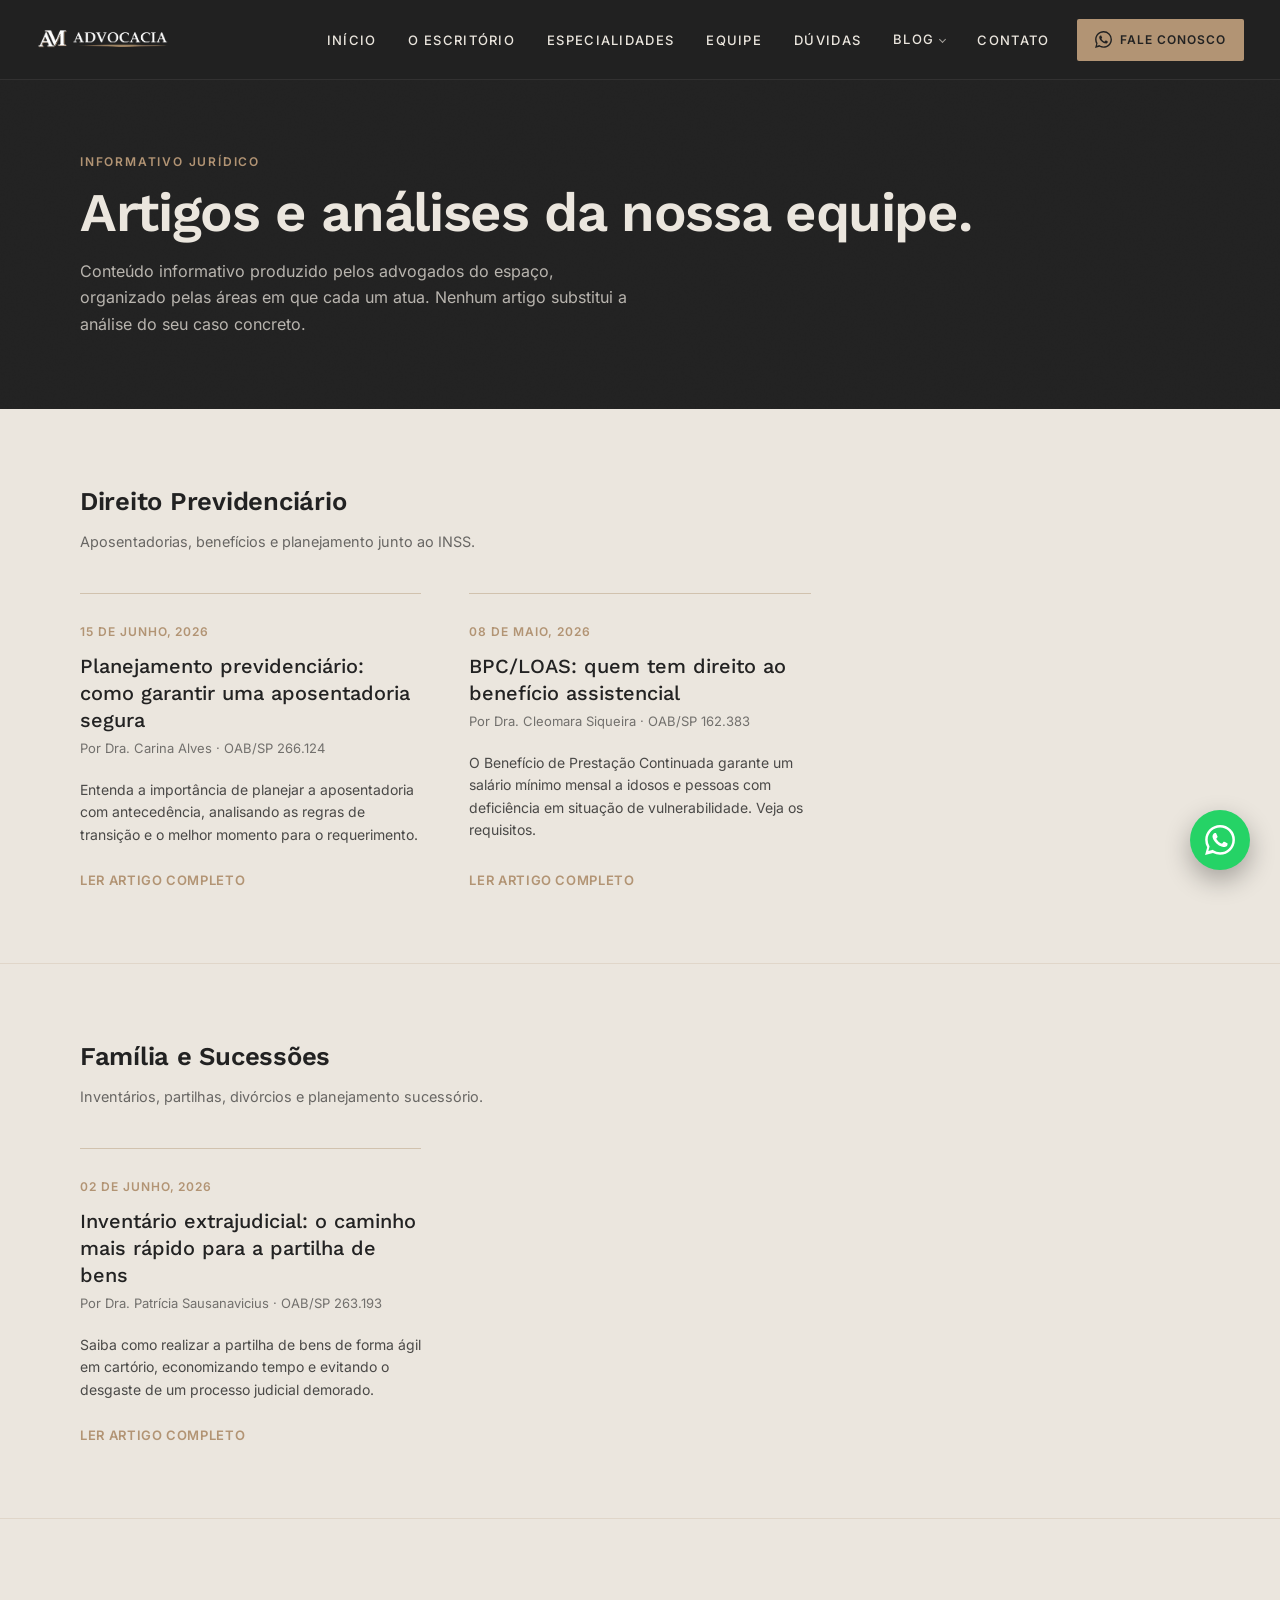
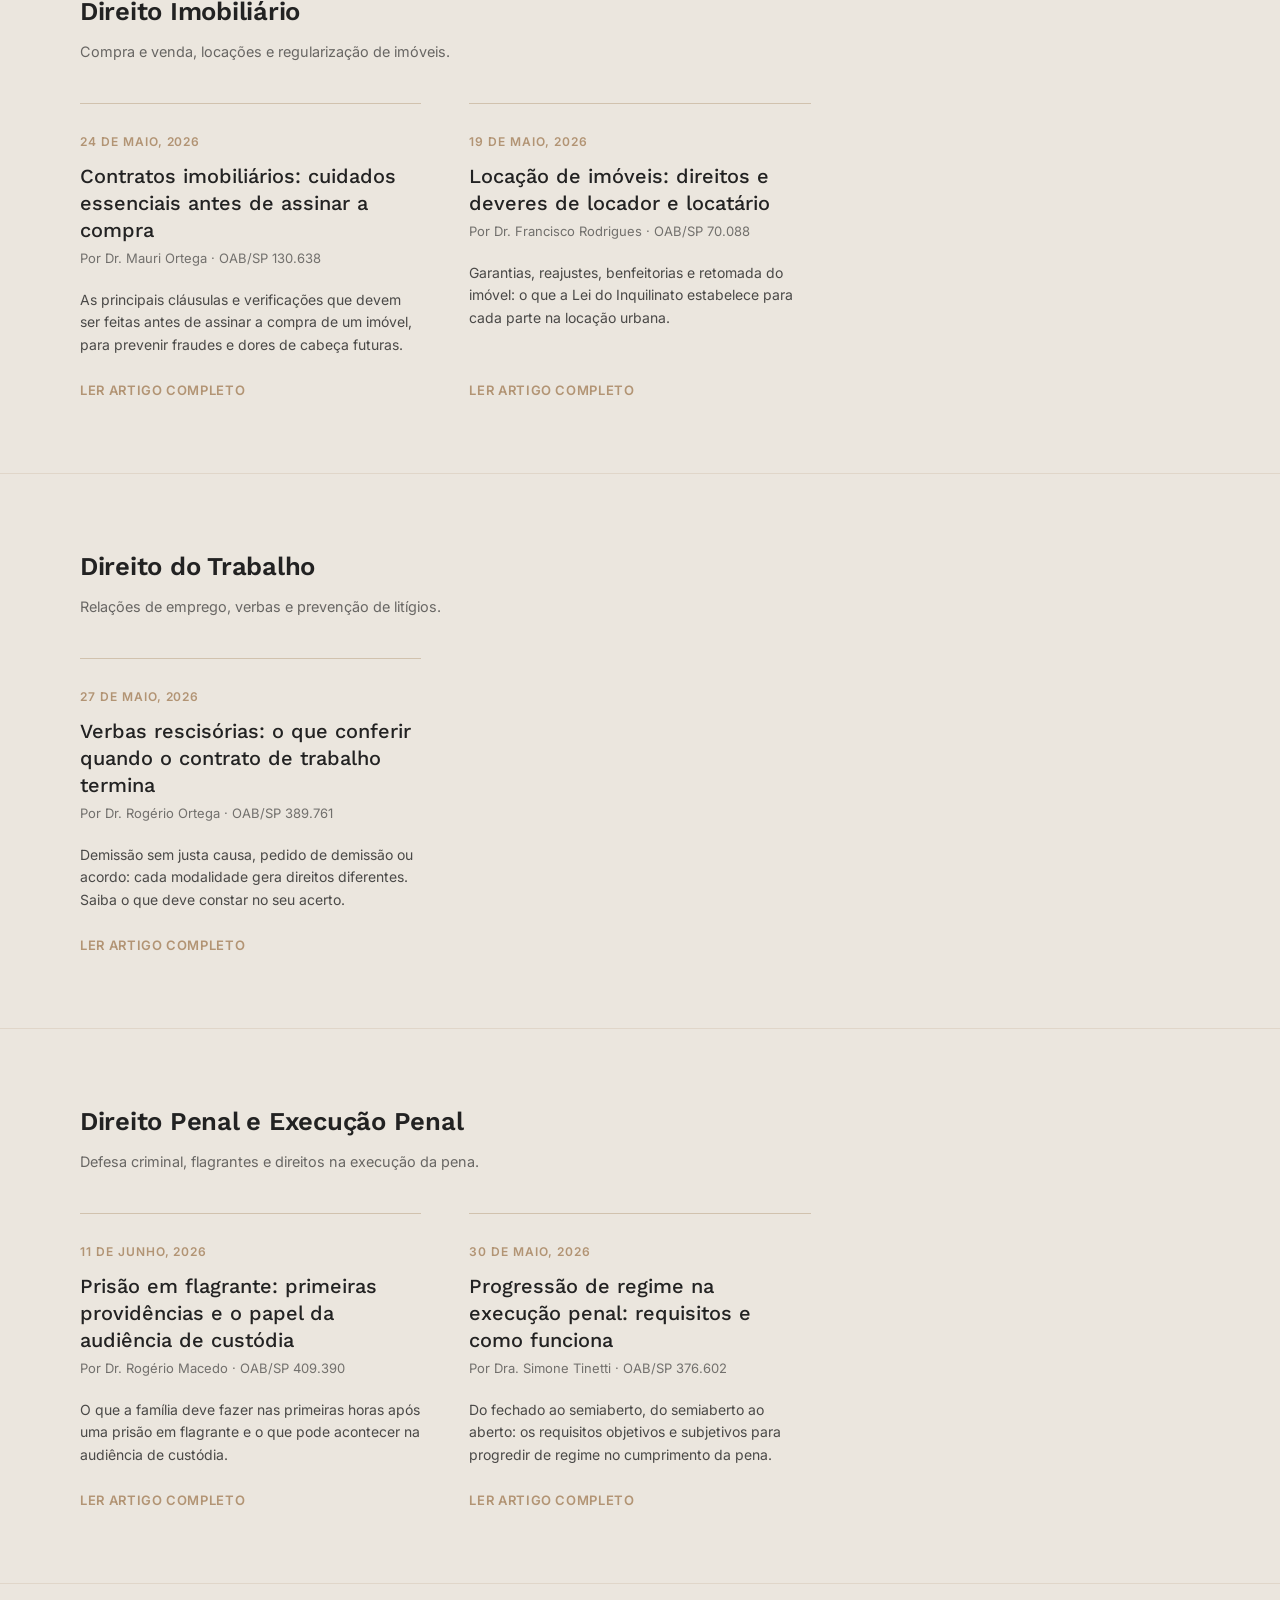
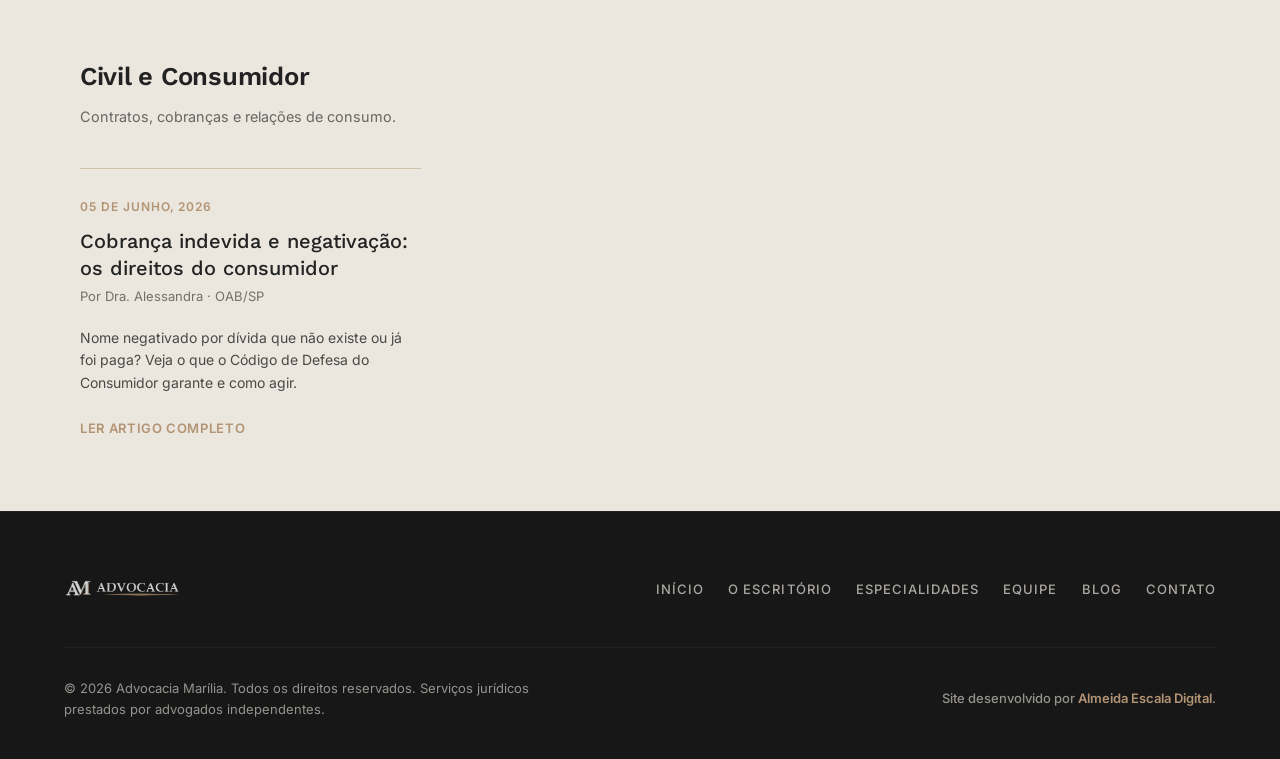
==== commit 4eb5b28e: "Ajustes de UX no header/blog, .htaccess e documentacao de deploy - Header: dropdown de categorias no" ====
--- a/blog/index.html
+++ b/blog/index.html
@@ -6,19 +6,17 @@
     <meta name="description" content="Artigos e análises dos advogados da Advocacia Marília: Previdenciário, Família e Sucessões, Imobiliário, Trabalhista, Penal e Consumidor.">
     <meta name="theme-color" content="#222222">
     <meta property="og:type" content="website">
-    <meta property="og:title" content="Blog | Advocacia Marília — Informativo Jurídico">
+    <meta property="og:title" content="Blog | Advocacia Marília | Informativo Jurídico">
     <meta property="og:description" content="Artigos e análises dos advogados da Advocacia Marília: Previdenciário, Família e Sucessões, Imobiliário, Trabalhista, Penal e Consumidor.">
     <meta property="og:locale" content="pt_BR">
     <link rel="icon" type="image/png" sizes="32x32" href="../favicon-32x32.png">
     <link rel="icon" type="image/png" sizes="16x16" href="../favicon-16x16.png">
     <link rel="apple-touch-icon" href="../apple-touch-icon.png">
-    <title>Blog | Advocacia Marília — Informativo Jurídico</title>
-
-    <link rel="preconnect" href="https://fonts.googleapis.com">
-    <link rel="preconnect" href="https://fonts.gstatic.com" crossorigin>
-    <link href="https://fonts.googleapis.com/css2?family=Inter:wght@300;400;500;600&family=Playfair+Display:ital,wght@0,400..700;1,400..700&display=swap" rel="stylesheet">
-
-    <link rel="stylesheet" href="../style.css?v=14">
+    <title>Blog | Advocacia Marília | Informativo Jurídico</title>
+
+    <link rel="preload" href="../fonts/WorkSans-SemiBold.woff2" as="font" type="font/woff2" crossorigin>
+
+    <link rel="stylesheet" href="../style.css?v=23">
 </head>
 <body class="page-blog">
 
@@ -40,15 +38,15 @@
                 <li><a href="../index.html#atuacao" class="nav-item">Especialidades</a></li>
                 <li><a href="../index.html#equipe" class="nav-item">Equipe</a></li>
                 <li><a href="../index.html#faq" class="nav-item">Dúvidas</a></li>
-                <li><a href="../blog/" class="nav-item">Blog</a></li>
+                <li><a href="../blog/" class="nav-item" data-dropdown="blog">Blog</a></li>
                 <li><a href="../index.html#contato" class="nav-item">Contato</a></li>
             </ul>
 
-            <a href="https://wa.me/551434138384" target="_blank" rel="noopener noreferrer" class="nav-whatsapp" aria-label="Fale conosco no WhatsApp">
+            <a href="https://wa.me/551434138384" target="_blank" rel="noopener noreferrer" class="nav-whatsapp cta-anim" aria-label="Fale conosco no WhatsApp">
                 <svg viewBox="0 0 24 24" xmlns="http://www.w3.org/2000/svg" fill="currentColor" class="nav-whatsapp-icon" aria-hidden="true">
                     <path d="M.057 24l1.687-6.163a11.867 11.867 0 0 1-1.587-5.946C.16 5.335 5.495 0 12.05 0a11.817 11.817 0 0 1 8.413 3.488 11.824 11.824 0 0 1 3.48 8.414c-.003 6.557-5.338 11.892-11.893 11.892a11.9 11.9 0 0 1-5.688-1.448L.057 24zm6.597-3.807c1.676.995 3.276 1.591 5.392 1.592 5.448 0 9.886-4.434 9.889-9.885.002-5.462-4.415-9.89-9.881-9.892-5.452 0-9.887 4.434-9.889 9.884a9.86 9.86 0 0 0 1.51 5.26l-.999 3.648 3.748-.984zm11.387-5.464c-.074-.124-.272-.198-.57-.347-.297-.149-1.758-.868-2.031-.967-.272-.099-.47-.149-.669.149-.198.297-.768.967-.941 1.165-.173.198-.347.223-.644.074-.297-.149-1.255-.462-2.39-1.475-.883-.788-1.48-1.761-1.653-2.059-.173-.297-.018-.458.13-.606.134-.133.297-.347.446-.521.151-.172.2-.296.3-.495.099-.198.05-.372-.025-.521-.075-.148-.669-1.611-.916-2.206-.242-.579-.487-.501-.669-.51l-.57-.01a1.1 1.1 0 0 0-.792.372c-.272.297-1.04 1.016-1.04 2.479s1.065 2.876 1.213 3.074c.149.198 2.095 3.2 5.076 4.487.709.306 1.263.489 1.694.626.712.226 1.36.194 1.872.118.571-.085 1.758-.719 2.006-1.413.248-.695.248-1.29.173-1.414z"/>
                 </svg>
-                <span class="nav-whatsapp-text">Fale Conosco</span>
+                <span class="cta-label"><span class="cta-label-inner">Fale Conosco</span><span class="cta-label-inner" aria-hidden="true">Fale Conosco</span></span>
             </a>
         </div>
     </nav>
@@ -212,9 +210,10 @@
 
         <div class="wa-panel" id="waPanel" role="dialog" aria-label="Atendimento Advocacia Marília">
             <header class="wa-panel-header">
+                <span class="wa-avatar" aria-hidden="true"></span>
                 <div class="wa-brand">
                     <span class="wa-brand-name">Advocacia Marília</span>
-                    <span class="wa-brand-status">Atendimento Digital</span>
+                    <span class="wa-brand-status"><span class="wa-status-dot" aria-hidden="true"></span>Atendimento Digital</span>
                 </div>
             </header>
 
@@ -234,11 +233,15 @@
             </div>
 
             <footer class="wa-panel-footer">
-                <a href="https://wa.me/551434138384" target="_blank" rel="noopener noreferrer" class="wa-direct-link">Falar no WhatsApp</a>
+                <a href="https://wa.me/551434138384" target="_blank" rel="noopener noreferrer" class="wa-direct-link">
+                    <svg viewBox="0 0 24 24" xmlns="http://www.w3.org/2000/svg" fill="currentColor" aria-hidden="true"><path d="M.057 24l1.687-6.163a11.867 11.867 0 0 1-1.587-5.946C.16 5.335 5.495 0 12.05 0a11.817 11.817 0 0 1 8.413 3.488 11.824 11.824 0 0 1 3.48 8.414c-.003 6.557-5.338 11.892-11.893 11.892a11.9 11.9 0 0 1-5.688-1.448L.057 24zm6.597-3.807c1.676.995 3.276 1.591 5.392 1.592 5.448 0 9.886-4.434 9.889-9.885.002-5.462-4.415-9.89-9.881-9.892-5.452 0-9.887 4.434-9.889 9.884a9.86 9.86 0 0 0 1.51 5.26l-.999 3.648 3.748-.984zm11.387-5.464c-.074-.124-.272-.198-.57-.347-.297-.149-1.758-.868-2.031-.967-.272-.099-.47-.149-.669.149-.198.297-.768.967-.941 1.165-.173.198-.347.223-.644.074-.297-.149-1.255-.462-2.39-1.475-.883-.788-1.48-1.761-1.653-2.059-.173-.297-.018-.458.13-.606.134-.133.297-.347.446-.521.151-.172.2-.296.3-.495.099-.198.05-.372-.025-.521-.075-.148-.669-1.611-.916-2.206-.242-.579-.487-.501-.669-.51l-.57-.01a1.1 1.1 0 0 0-.792.372c-.272.297-1.04 1.016-1.04 2.479s1.065 2.876 1.213 3.074c.149.198 2.095 3.2 5.076 4.487.709.306 1.263.489 1.694.626.712.226 1.36.194 1.872.118.571-.085 1.758-.719 2.006-1.413.248-.695.248-1.29.173-1.414z"/></svg>
+                    Falar no WhatsApp
+                </a>
             </footer>
         </div>
     </div>
 
-    <script src="../script.js?v=4"></script>
+    <script src="../lenis.min.js" defer></script>
+    <script src="../script.js?v=8" defer></script>
 </body>
 </html>
--- a/style.css
+++ b/style.css
@@ -1,3 +1,84 @@
+/* ==========================================================================
+   FONTES (self-hosted, woff2) — sem dependencia de Google Fonts CDN
+   ========================================================================== */
+@font-face {
+    font-family: 'Work Sans';
+    font-style: normal;
+    font-weight: 400;
+    font-display: swap;
+    src: url('fonts/WorkSans-Regular.woff2') format('woff2');
+}
+@font-face {
+    font-family: 'Work Sans';
+    font-style: normal;
+    font-weight: 500;
+    font-display: swap;
+    src: url('fonts/WorkSans-Medium.woff2') format('woff2');
+}
+@font-face {
+    font-family: 'Work Sans';
+    font-style: normal;
+    font-weight: 600;
+    font-display: swap;
+    src: url('fonts/WorkSans-SemiBold.woff2') format('woff2');
+}
+@font-face {
+    font-family: 'Bitter';
+    font-style: normal;
+    font-weight: 400;
+    font-display: swap;
+    src: url('fonts/Bitter-Regular.woff2') format('woff2');
+}
+@font-face {
+    font-family: 'Bitter';
+    font-style: normal;
+    font-weight: 700;
+    font-display: swap;
+    src: url('fonts/Bitter-Bold.woff2') format('woff2');
+}
+@font-face {
+    font-family: 'Inter';
+    font-style: normal;
+    font-weight: 300;
+    font-display: swap;
+    src: url('fonts/Inter-Light.woff2') format('woff2');
+}
+@font-face {
+    font-family: 'Inter';
+    font-style: normal;
+    font-weight: 400;
+    font-display: swap;
+    src: url('fonts/Inter-Regular.woff2') format('woff2');
+}
+@font-face {
+    font-family: 'Inter';
+    font-style: normal;
+    font-weight: 500;
+    font-display: swap;
+    src: url('fonts/Inter-Medium.woff2') format('woff2');
+}
+@font-face {
+    font-family: 'Inter';
+    font-style: normal;
+    font-weight: 600;
+    font-display: swap;
+    src: url('fonts/Inter-SemiBold.woff2') format('woff2');
+}
+@font-face {
+    font-family: 'Newsreader';
+    font-style: normal;
+    font-weight: 500;
+    font-display: swap;
+    src: url('fonts/Newsreader-Medium.woff2') format('woff2');
+}
+@font-face {
+    font-family: 'Newsreader';
+    font-style: normal;
+    font-weight: 600;
+    font-display: swap;
+    src: url('fonts/Newsreader-SemiBold.woff2') format('woff2');
+}
+
 /* ==========================================================================
    DESIGN SYSTEM & TOKENS (CSS VARIABLES)
    ========================================================================== */
@@ -17,9 +98,11 @@
     --border-light: rgba(178, 148, 116, 0.2); /* Ocre translúcido para bordas */
     --border-dark: rgba(235, 230, 222, 0.15); /* Creme translúcido para bordas */
     
-    /* Tipografia */
-    --font-serif: 'Playfair Display', Georgia, serif;
-    --font-sans: 'Inter', -apple-system, BlinkMacSystemFont, "Segoe UI", Roboto, sans-serif;
+    /* Tipografia (4 papeis: titulo / leitura longa / UI / destaque-numeros) */
+    --font-heading: 'Work Sans', -apple-system, BlinkMacSystemFont, "Segoe UI", Roboto, sans-serif;
+    --font-body: 'Bitter', Georgia, serif;
+    --font-ui: 'Inter', -apple-system, BlinkMacSystemFont, "Segoe UI", Roboto, sans-serif;
+    --font-accent: 'Newsreader', Georgia, serif;
     
     /* Animações Premium (Curva Apple) */
     --ease-premium: cubic-bezier(0.16, 1, 0.3, 1);
@@ -64,8 +147,18 @@
     font-size: 16px;
 }
 
+/* Lenis ativo: desliga o smooth nativo (senao ha "double smoothing" no scroll) */
+html.lenis,
+html.lenis body {
+    height: auto;
+}
+
+html.lenis {
+    scroll-behavior: auto !important;
+}
+
 body {
-    font-family: var(--font-sans);
+    font-family: var(--font-ui);
     background-color: var(--cream);
     color: var(--text-dark);
     line-height: 1.6;
@@ -100,21 +193,21 @@
     font-style: normal;
 }
 
-/* Numerais display em Bodoni Moda (didone, algarismos lining regulares). */
+/* Numerais display em Newsreader (serifa editorial, algarismos lining regulares). */
 /* line-height 1 para nao invadir o espacamento vertical dos vizinhos. */
 .card-number,
 .method-num,
 .timeline-year {
-    font-family: 'Bodoni Moda', var(--font-serif), serif;
-    font-weight: 400;
+    font-family: var(--font-accent);
+    font-weight: 500;
     font-variant-numeric: lining-nums;
     line-height: 1;
-    letter-spacing: 0.02em;
+    letter-spacing: 0.01em;
 }
 
 /* Numeracoes discretas (telefones etc.): Inter light com digitos tabulares. */
 .info-value[href^="tel:"] {
-    font-family: var(--font-sans);
+    font-family: var(--font-ui);
     font-weight: 300;
     font-variant-numeric: lining-nums tabular-nums;
     letter-spacing: 0.02em;
@@ -150,7 +243,7 @@
 /* Kickers & Títulos Editoriais */
 .section-kicker {
     display: block;
-    font-family: var(--font-sans);
+    font-family: var(--font-ui);
     font-size: 0.75rem;
     text-transform: uppercase;
     letter-spacing: 0.15em;
@@ -164,7 +257,7 @@
 }
 
 .section-title {
-    font-family: var(--font-serif);
+    font-family: var(--font-heading);
     font-size: clamp(2.25rem, 4.5vw, 3.4rem);
     font-weight: 600;
     line-height: 1.08;
@@ -184,7 +277,7 @@
     align-items: center;
     justify-content: center;
     padding: 14px 28px;
-    font-family: var(--font-sans);
+    font-family: var(--font-ui);
     font-size: 0.875rem;
     font-weight: 500;
     letter-spacing: 0.05em;
@@ -207,6 +300,49 @@
     border: 1px solid rgba(235, 230, 222, 0.3);
 }
 
+/* ---- CTA premium (.cta-anim): rotulo roll-up + sheen diagonal + micro-detalhes ---- */
+/* So transform/opacity (GPU). Sobrio: a forma flat e a paleta nao mudam; o movimento  */
+/* e que carrega o requinte. Usado no "Fale Conosco" do header e nos botoes WhatsApp. */
+.cta-anim {
+    position: relative;
+    overflow: hidden;
+    isolation: isolate;
+}
+
+/* Faixa de luz diagonal que varre o botao uma vez por hover */
+.cta-anim::before {
+    content: '';
+    position: absolute;
+    top: 0;
+    left: 0;
+    width: 55%;
+    height: 100%;
+    background: linear-gradient(105deg, transparent 0%, rgba(255, 255, 255, 0.30) 50%, transparent 100%);
+    transform: translateX(-180%) skewX(-18deg);
+    pointer-events: none;
+    z-index: 1;
+}
+
+@keyframes ctaSheen {
+    from { transform: translateX(-180%) skewX(-18deg); }
+    to { transform: translateX(340%) skewX(-18deg); }
+}
+
+/* Rotulo em duas copias empilhadas: no hover a de cima rola pra fora e a debaixo assume */
+.cta-label {
+    display: flex;
+    flex-direction: column;
+    height: 1.3em;
+    line-height: 1.3;
+    overflow: hidden;
+}
+
+.cta-label-inner {
+    display: block;
+    flex-shrink: 0;
+    transition: transform 0.45s var(--ease-premium);
+}
+
 /* Hovers de Botão Seguros e Sofisticados */
 @media (hover: hover) and (pointer: fine) {
     .btn-primary:hover {
@@ -219,6 +355,14 @@
         background-color: rgba(235, 230, 222, 0.05);
         border-color: var(--cream);
         transform: translateY(-2px);
+    }
+
+    .cta-anim:hover::before {
+        animation: ctaSheen 0.9s var(--ease-premium);
+    }
+
+    .cta-anim:hover .cta-label-inner {
+        transform: translateY(-100%);
     }
 }
 
@@ -308,7 +452,7 @@
 
 /* Micro-interação de Link com Linha Expansiva */
 .nav-item {
-    font-family: var(--font-sans);
+    font-family: var(--font-ui);
     font-size: 0.8125rem;
     font-weight: 500;
     text-transform: uppercase;
@@ -340,6 +484,129 @@
     .nav-item:hover::after {
         transform: scaleX(1);
         transform-origin: left;
+    }
+}
+
+/* Dropdown "Blog" -> categorias do informativo (Dropdown Patterns.md, origem HAAS). */
+/* display:contents no mobile: o wrapper some do fluxo, o <a> continua filho direto  */
+/* do <li> do drawer (largura/numeracao intactas). So vira dropdown de verdade a     */
+/* partir do breakpoint desktop do proprio header (992px, ver .nav-links acima).     */
+.nav-group {
+    display: contents;
+}
+
+@media (min-width: 992px) {
+    .nav-group {
+        position: relative;
+        display: inline-flex;
+        align-items: center;
+    }
+
+    /* Caret = span de verdade, injetado pelo JS logo apos o texto (nunca ::after: */
+    /* .nav-item ja usa ::after pro sublinhado do hover, e os dois colidiriam no   */
+    /* mesmo pseudo-elemento -- o quadradinho herdava position:absolute/bottom:0/  */
+    /* left:0 do sublinhado e aparecia fora do lugar em vez de ao lado do texto).  */
+    .nav-group__trigger {
+        display: inline-flex;
+        align-items: center;
+        gap: 6px;
+    }
+
+    .nav-caret {
+        display: inline-block;
+        width: 5px;
+        height: 5px;
+        border-right: 1.5px solid currentColor;
+        border-bottom: 1.5px solid currentColor;
+        transform: rotate(45deg);
+        transition: transform 240ms var(--ease-premium);
+        opacity: 0.65;
+    }
+
+    .nav-group.is-open .nav-caret {
+        transform: rotate(225deg);
+    }
+
+    /* Painel: comeca invisivel, deslocado 8px p/ baixo. padding-top = bridge anti dead-zone */
+    .nav-dropdown {
+        position: absolute;
+        top: 100%;
+        left: 50%;
+        transform: translateX(-50%) translateY(8px);
+        padding-top: 16px;
+        opacity: 0;
+        visibility: hidden;
+        pointer-events: none;
+        transition: opacity 220ms var(--ease-premium), transform 220ms var(--ease-premium), visibility 0s linear 220ms;
+        z-index: 10;
+    }
+
+    .nav-group.is-open .nav-dropdown {
+        opacity: 1;
+        visibility: visible;
+        pointer-events: auto;
+        transform: translateX(-50%) translateY(0);
+        transition: opacity 220ms var(--ease-premium), transform 220ms var(--ease-premium), visibility 0s;
+    }
+
+    /* Card minimalista: fundo solido (sem backdrop-filter -- evita o vazamento de luz */
+    /* do blur sobre o hero escuro, ja documentado em .navbar.scrolled) */
+    .nav-dropdown__inner {
+        min-width: 300px;
+        background-color: var(--navy);
+        border: 1px solid var(--border-light);
+        border-radius: var(--radius-btn);
+        box-shadow: 0 28px 64px -28px rgba(0, 0, 0, 0.55);
+        padding: 8px;
+    }
+
+    .nav-dropdown__eyebrow {
+        font-family: var(--font-ui);
+        font-size: 0.6875rem;
+        font-weight: 600;
+        letter-spacing: 0.2em;
+        text-transform: uppercase;
+        color: var(--gold);
+        margin: 8px 14px 10px;
+    }
+
+    .nav-dropdown__item {
+        display: flex;
+        flex-direction: column;
+        gap: 3px;
+        padding: 11px 14px;
+        border-radius: var(--radius-btn);
+        transition: background-color var(--t-snappy);
+    }
+
+    .nav-dropdown__item + .nav-dropdown__item {
+        border-top: 1px solid rgba(235, 230, 222, 0.08);
+    }
+
+    .nav-dropdown__item:hover,
+    .nav-dropdown__item:focus-visible {
+        background-color: rgba(178, 148, 116, 0.12);
+        outline: none;
+    }
+
+    .nav-dropdown__label {
+        font-family: var(--font-ui);
+        font-size: 0.8125rem;
+        font-weight: 500;
+        letter-spacing: 0.02em;
+        color: var(--cream);
+        transition: color var(--t-snappy);
+    }
+
+    .nav-dropdown__item:hover .nav-dropdown__label {
+        color: var(--gold);
+    }
+
+    .nav-dropdown__sub {
+        font-family: var(--font-ui);
+        font-size: 0.75rem;
+        color: rgba(235, 230, 222, 0.55);
+        line-height: 1.4;
     }
 }
 
@@ -356,7 +623,7 @@
     background-color: var(--gold);
     color: var(--navy);
     flex-shrink: 0;
-    font-family: var(--font-sans);
+    font-family: var(--font-ui);
     font-size: 0.75rem;
     font-weight: 600;
     text-transform: uppercase;
@@ -369,6 +636,7 @@
     width: 17px;
     height: 17px;
     flex-shrink: 0;
+    transition: transform 0.45s var(--ease-premium);
 }
 
 @media (hover: hover) and (pointer: fine) {
@@ -377,6 +645,14 @@
         transform: translateY(-1px);
         box-shadow: 0 8px 18px rgba(0, 0, 0, 0.25);
     }
+
+    .nav-whatsapp:hover .nav-whatsapp-icon {
+        transform: scale(1.15) rotate(-8deg);
+    }
+}
+
+.nav-whatsapp:active {
+    transform: translateY(0) scale(0.98);
 }
 
 @media (max-width: 479px) {
@@ -411,7 +687,34 @@
     .menu-toggle {
         display: flex;
     }
-    
+
+    /* .nav-group vira display:contents aqui (ver acima): sem isto o painel do    */
+    /* dropdown do Blog renderizaria solto dentro do drawer, junto do link. */
+    .nav-dropdown {
+        display: none;
+    }
+
+    .nav-caret {
+        display: none;
+    }
+
+    /* Overlay escurecedor atras do drawer (classe .menu-open no body via JS) */
+    body::before {
+        content: '';
+        position: fixed;
+        inset: 0;
+        background-color: rgba(10, 10, 10, 0.5);
+        opacity: 0;
+        pointer-events: none;
+        transition: opacity var(--t-smooth);
+        z-index: 999;
+    }
+
+    body.menu-open::before {
+        opacity: 1;
+    }
+
+    /* Drawer editorial: itens numerados sobre hairlines, rotulo no topo */
     .nav-links {
         position: fixed;
         top: 0;
@@ -421,34 +724,93 @@
         height: 100vh;
         background-color: var(--navy);
         flex-direction: column;
-        justify-content: center;
+        justify-content: flex-start;
         align-items: flex-start;
-        padding: 80px 40px;
-        gap: 24px;
+        padding: 104px 32px 40px;
+        gap: 0;
+        counter-reset: navitem;
         transform: translateX(100%);
         transition: transform var(--t-smooth);
         box-shadow: -10px 0 40px rgba(0, 0, 0, 0.3);
         border-left: 1px solid var(--border-dark);
-    }
-    
+        overflow-y: auto;
+    }
+
+    /* Rotulo discreto no alto do drawer */
+    .nav-links::before {
+        content: 'Menu';
+        font-family: var(--font-ui);
+        font-size: 0.6875rem;
+        font-weight: 600;
+        text-transform: uppercase;
+        letter-spacing: 0.2em;
+        color: var(--gold);
+        margin-bottom: 14px;
+    }
+
     .nav-links.active {
         transform: translateX(0);
     }
-    
+
+    .nav-links li {
+        width: 100%;
+        counter-increment: navitem;
+        border-top: 1px solid rgba(235, 230, 222, 0.08);
+        opacity: 0;
+        transform: translateX(18px);
+        transition: opacity 0.5s var(--ease-premium), transform 0.5s var(--ease-premium);
+    }
+
+    .nav-links li:last-child {
+        border-bottom: 1px solid rgba(235, 230, 222, 0.08);
+    }
+
+    /* Entrada em cascata quando o drawer abre; saida imediata (sem delay) ao fechar */
+    .nav-links.active li {
+        opacity: 1;
+        transform: translateX(0);
+    }
+
+    .nav-links.active li:nth-child(1) { transition-delay: 0.10s; }
+    .nav-links.active li:nth-child(2) { transition-delay: 0.14s; }
+    .nav-links.active li:nth-child(3) { transition-delay: 0.18s; }
+    .nav-links.active li:nth-child(4) { transition-delay: 0.22s; }
+    .nav-links.active li:nth-child(5) { transition-delay: 0.26s; }
+    .nav-links.active li:nth-child(6) { transition-delay: 0.30s; }
+    .nav-links.active li:nth-child(7) { transition-delay: 0.34s; }
+    .nav-links.active li:nth-child(8) { transition-delay: 0.38s; }
+
     .nav-item {
-        font-size: 1rem;
+        display: flex;
+        align-items: baseline;
+        gap: 14px;
+        width: 100%;
+        padding: 15px 2px;
+        font-family: var(--font-heading);
+        font-size: 1.125rem;
+        font-weight: 500;
         color: var(--cream);
     }
-    
+
+    /* Numeracao editorial 01-08 na serifa de destaque */
+    .nav-item::before {
+        content: counter(navitem, decimal-leading-zero);
+        font-family: var(--font-accent);
+        font-size: 0.6875rem;
+        font-weight: 500;
+        color: var(--gold);
+        letter-spacing: 0.08em;
+    }
+
     /* Menu Ativo Hamburguer */
     .menu-toggle.active .bar:nth-child(1) {
         transform: translateY(8px) rotate(45deg);
     }
-    
+
     .menu-toggle.active .bar:nth-child(2) {
         opacity: 0;
     }
-    
+
     .menu-toggle.active .bar:nth-child(3) {
         transform: translateY(-8px) rotate(-45deg);
     }
@@ -528,7 +890,7 @@
 }
 
 .hero-kicker {
-    font-family: var(--font-sans);
+    font-family: var(--font-ui);
     font-size: 0.8125rem;
     font-weight: 500;
     text-transform: uppercase;
@@ -537,20 +899,22 @@
     margin-bottom: 20px;
 }
 
+/* Unico heading do site fora do --font-heading: usa a serifa de destaque (--font-accent) */
+/* pesada (600) para dar o impacto editorial/institucional que a Work Sans Regular nao dava. */
 .hero-title {
-    font-family: var(--font-serif);
-    font-size: clamp(2.5rem, 5vw, 3.5rem);
-    font-weight: 400;
-    line-height: 1.15;
+    font-family: var(--font-accent);
+    font-size: clamp(2.65rem, 5.2vw, 3.7rem);
+    font-weight: 600;
+    line-height: 1.16;
     max-width: 560px;
     margin-bottom: 24px;
-    letter-spacing: -0.02em;
+    letter-spacing: -0.01em;
     color: var(--cream);
     text-shadow: 0 2px 24px rgba(0, 0, 0, 0.35);
 }
 
 .hero-subtitle {
-    font-family: var(--font-sans);
+    font-family: var(--font-ui);
     font-size: clamp(1rem, 1.5vw, 1.125rem);
     font-weight: 300;
     line-height: 1.6;
@@ -566,7 +930,7 @@
     gap: 10px;
     padding: 14px 2px; /* area de toque ~48px sem precisar de fundo visivel */
     margin: -14px -2px;
-    font-family: var(--font-sans);
+    font-family: var(--font-ui);
     font-size: 0.8125rem;
     font-weight: 500;
     text-transform: uppercase;
@@ -595,6 +959,12 @@
     }
 }
 
+/* Os 3 pontos sao um componente exclusivo do mobile (desktop mantem o paragrafo) */
+.hero-points {
+    display: none;
+    list-style: none;
+}
+
 /* Mobile: recorte da foto focado no rosto, veu cobrindo quase tudo (sem "sobra" pra respirar foto numa tela estreita). */
 /* padding-bottom so estetico agora -- o widget do WhatsApp fica oculto no Hero em qualquer viewport, sem risco de colisao. */
 @media (max-width: 767px) {
@@ -612,6 +982,53 @@
 
     .hero-container {
         padding: 28px 24px 24px;
+    }
+
+    /* Hero enxuto: titulo mais compacto, paragrafo longo sai, entram 3 pontos */
+    /* editoriais com hairline -- escaneaveis num relance, sem parede de texto. */
+    .hero-kicker {
+        font-size: 0.75rem;
+        margin-bottom: 16px;
+    }
+
+    .hero-title {
+        font-size: 2.15rem;
+        line-height: 1.18;
+        margin-bottom: 28px;
+    }
+
+    .hero-subtitle {
+        display: none;
+    }
+
+    .hero-points {
+        display: flex;
+        flex-direction: column;
+        width: 100%;
+        margin-bottom: 36px;
+    }
+
+    .hero-points li {
+        display: flex;
+        align-items: center;
+        gap: 12px;
+        padding: 12px 0;
+        border-top: 1px solid rgba(235, 230, 222, 0.16);
+        font-family: var(--font-ui);
+        font-size: 0.8125rem;
+        font-weight: 500;
+        letter-spacing: 0.08em;
+        text-transform: uppercase;
+        color: rgba(235, 230, 222, 0.82);
+    }
+
+    .hero-points li::before {
+        content: '';
+        width: 5px;
+        height: 5px;
+        border-radius: 50%;
+        background-color: var(--gold);
+        flex-shrink: 0;
     }
 }
 
@@ -712,6 +1129,7 @@
 }
 
 .about-text {
+    font-family: var(--font-body);
     font-size: 0.95rem;
     line-height: 1.7;
     color: rgba(34, 34, 34, 0.85);
@@ -731,7 +1149,7 @@
 }
 
 .timeline-section-title {
-    font-family: var(--font-serif);
+    font-family: var(--font-heading);
     font-size: 1.75rem;
     margin-bottom: 40px;
     font-weight: 500;
@@ -764,7 +1182,7 @@
 }
 
 .timeline-title {
-    font-family: var(--font-serif);
+    font-family: var(--font-heading);
     font-size: 1.25rem;
     margin-bottom: 12px;
     font-weight: 500;
@@ -843,13 +1261,14 @@
 }
 
 .inst-title {
-    font-family: var(--font-serif);
+    font-family: var(--font-heading);
     font-size: 1.75rem;
     font-weight: 500;
     margin-bottom: 16px;
 }
 
 .inst-text {
+    font-family: var(--font-body);
     font-size: 0.9375rem;
     line-height: 1.7;
     color: rgba(34, 34, 34, 0.8);
@@ -941,7 +1360,7 @@
 }
 
 .card-title {
-    font-family: var(--font-serif);
+    font-family: var(--font-heading);
     font-size: 1.5rem;
     font-weight: 500;
     margin-bottom: 16px;
@@ -955,24 +1374,18 @@
 }
 
 /* Card especial com Foto do Ensaio */
-/* Camadas (topo -> base): 1) moldura = janela de recorte (clip-path) do card, que se     */
-/* estende para baixo no hover com o topo fixo; 2) texto estacionario em top:100%, sem    */
-/* fundo; 3) a foto, que cresce junto com a moldura (height) e passa POR TRAS do texto,   */
-/* revelando-o "dentro" da imagem. A foto e absoluta: nao dita a altura da linha do grid, */
-/* entao a base do card alinha com o fim do texto dos vizinhos. */
+/* Camadas (topo -> base): moldura de tamanho FIXO (altura = a linha do grid, igual as     */
+/* demais colunas, overflow:hidden) que nao muda de tamanho no hover; dentro dela a foto   */
+/* descansa ampliada (scale > 1, origem na base) e no hover recua para escala 1, revelando */
+/* mais da cena de baixo para cima sem nunca extrapolar os limites da moldura; a legenda   */
+/* fica centralizada e sobe suavemente (ease-in) por cima do scrim junto com o zoom-out.   */
 .practice-card-media {
     padding: 0;
     position: relative;
     border-top: none;
     min-height: 0;
     height: 100%;
-    clip-path: inset(0 0 0 0);
-}
-
-/* Depois de revelado, o card troca a transicao do .reveal pela do clip-path (a regra do */
-/* .reveal vem depois no arquivo e venceria a cascata sem o seletor composto abaixo). */
-.practice-card-media.revealed {
-    transition: opacity 0.8s var(--ease-premium), transform 0.8s var(--ease-premium), clip-path var(--t-smooth);
+    overflow: hidden;
 }
 
 .card-media-img {
@@ -986,56 +1399,68 @@
     object-position: 50% 38%;
     /* p&b consistente com o resto da fotografia do site */
     filter: grayscale(100%) contrast(105%) brightness(78%);
-    transition: height var(--t-smooth);
-}
-
-/* Texto estacionario na faixa logo abaixo da base de repouso; invisivel em repouso */
-/* porque a moldura (clip-path) corta na borda do card. Scrim estatico (sem fade)   */
-/* para o texto ler sobre qualquer area clara da foto. */
+    transform: scale(1.12);
+    transform-origin: 50% 100%;
+    transition: transform 0.9s var(--ease-premium);
+}
+
+/* Legenda centralizada, escondida em repouso (opacity) e um span interno que sobe */
+/* de baixo para cima em ease-in no hover, junto com o zoom-out da foto. */
 .card-media-caption {
     position: absolute;
-    top: 100%;
+    bottom: 0;
     left: 0;
     width: 100%;
     height: 96px;
-    padding: 0 30px;
+    padding: 0 24px;
     background: linear-gradient(to top, rgba(10, 10, 10, 0.82) 0%, rgba(10, 10, 10, 0.35) 70%, rgba(10, 10, 10, 0) 100%);
     display: flex;
-    align-items: center;
+    align-items: flex-end;
+    justify-content: center;
+    text-align: center;
     z-index: 1;
+    opacity: 0;
+    transition: opacity 0.5s ease-in;
 }
 
 .card-media-caption span {
-    font-family: var(--font-serif);
-    font-size: 1.125rem;
+    display: inline-block;
+    font-family: var(--font-heading);
+    font-size: 0.875rem;
+    line-height: 1.65;
     letter-spacing: 0.05em;
     color: var(--gold);
     text-shadow: 0 1px 14px rgba(0, 0, 0, 0.5);
+    transform: translateY(24px);
+    transition: transform 0.5s ease-in;
 }
 
 @media (hover: hover) and (pointer: fine) {
-    .practice-card-media:hover {
-        clip-path: inset(0 0 -96px 0);
-        z-index: 2;
-    }
-
     .practice-card-media:hover .card-media-img {
-        height: calc(100% + 96px);
-    }
-}
-
-/* Touch: sem hover -> foto e legenda empilhadas em fluxo normal */
+        transform: scale(1);
+    }
+
+    .practice-card-media:hover .card-media-caption {
+        opacity: 1;
+    }
+
+    .practice-card-media:hover .card-media-caption span {
+        transform: translateY(0);
+    }
+}
+
+/* Touch: sem hover -> foto e legenda empilhadas em fluxo normal, sempre visiveis */
 @media (max-width: 767px) {
     .practice-card-media {
         min-height: 0;
         height: auto;
-        clip-path: none;
     }
 
     .card-media-img {
         position: static;
         display: block;
         height: 360px;
+        transform: none;
     }
 
     .card-media-caption {
@@ -1043,6 +1468,11 @@
         height: auto;
         padding: 20px 0 0;
         background: none;
+        opacity: 1;
+    }
+
+    .card-media-caption span {
+        transform: none;
     }
 }
 
@@ -1099,7 +1529,7 @@
 }
 
 .method-title {
-    font-family: var(--font-serif);
+    font-family: var(--font-heading);
     font-size: 1.35rem;
     font-weight: 500;
     margin-bottom: 16px;
@@ -1128,6 +1558,7 @@
 }
 
 .method-featured-content {
+    position: relative;
     padding: 40px;
     display: flex;
     flex-direction: column;
@@ -1140,32 +1571,130 @@
     }
 }
 
+/* Hover do card = "focus pull": o lado esquerdo passa pelo desfoque e TERMINA na foto */
+/* nitida e COLORIDA. Sem filter animado em runtime -- sao dois assets pre-prontos      */
+/* (desfocado e nitido, mesmo recorte/cor) em crossfade escalonado. Barato na GPU. */
+.featured-swap-blur,
+.featured-swap-sharp {
+    position: absolute;
+    inset: 0;
+    background-size: cover;
+    background-position: center;
+    opacity: 0;
+    pointer-events: none;
+}
+
+/* Saida (sem hover): o nitido desfoca rapido e o blur segura um instante antes de sumir */
+.featured-swap-blur {
+    background-image: url('compromisso_reuniao_blur.webp');
+    transition: opacity 0.6s var(--ease-premium) 0.15s;
+}
+
+.featured-swap-sharp {
+    background-image: url('compromisso_reuniao.webp');
+    transition: opacity 0.45s var(--ease-premium);
+}
+
+/* Mesma tipografia nos DOIS estados: o painel do hover usa ESTAS classes -- a       */
+/* transicao le "limpa" porque so o conteudo muda, nunca a formatacao. Na saida do    */
+/* hover o texto de repouso volta por ULTIMO (delay 0.3s, depois do blur dissolver). */
 .featured-heading {
-    font-family: var(--font-serif);
+    position: relative;
+    font-family: var(--font-heading);
     font-size: 1.75rem;
     margin-bottom: 18px;
     font-weight: 500;
+    transition: opacity 0.5s var(--ease-premium) 0.3s;
 }
 
 .featured-text {
+    position: relative;
+    font-family: var(--font-body);
     font-size: 0.95rem;
     line-height: 1.7;
     color: rgba(34, 34, 34, 0.8);
-}
-
+    transition: opacity 0.5s var(--ease-premium) 0.3s;
+}
+
+.featured-text + .featured-text {
+    margin-top: 14px;
+}
+
+/* A coluna da foto dita a altura via aspect-ratio do recorte exato (1200x1143):        */
+/* garante cabelo e maos da advogada sempre visiveis, sem novo corte pelo object-fit.   */
 .method-featured-media {
     width: 100%;
-    height: 100%;
     min-height: 300px;
     position: relative;
-}
-
+    aspect-ratio: 1200 / 1143;
+    overflow: hidden;
+}
+
+/* Parallax sutil (JS escreve translateY via rAF): a foto e 8% mais alta que o quadro, */
+/* com 4% de folga p/ cada lado -- o corte maximo do topo (3.7%) fica ABAIXO da margem  */
+/* acima do cabelo baked no crop (5.5%), entao a cabeca nunca corta (geometria do       */
+/* padrao parallax head-safe da agencia). */
 .featured-img {
+    position: absolute;
+    top: -4%;
+    left: 0;
     width: 100%;
-    height: 100%;
+    height: 108%;
     object-fit: cover;
+    will-change: transform;
     /* Mesmo tratamento do about-img: fotografia monocromatica coerente em todo o site */
     filter: grayscale(92%) sepia(8%) contrast(106%) brightness(94%);
+}
+
+/* Lado direito no hover: painel claro com o texto-compromisso, na MESMA formatacao */
+/* do texto de repouso (usa .featured-heading/.featured-text) e mesmo padding do     */
+/* .method-featured-content -> os dois estados de texto sao visualmente identicos. */
+.featured-hover-panel {
+    position: absolute;
+    inset: 0;
+    background-color: #FBF8F3;
+    display: flex;
+    flex-direction: column;
+    justify-content: center;
+    padding: 40px;
+    opacity: 0;
+    transform: translateY(14px);
+    transition: opacity 0.5s var(--ease-premium), transform 0.5s var(--ease-premium);
+    pointer-events: none;
+}
+
+@media (min-width: 768px) {
+    .featured-hover-panel {
+        padding: 60px;
+    }
+}
+
+/* GATILHO: a foto da direita. Coreografia de entrada sequenciada -- o texto SAI     */
+/* primeiro (imediato), o blur ENTRA levemente atrasado, o nitido foca por ultimo.   */
+/* A saida espelha: nitido desfoca, blur dissolve, texto de repouso volta por ultimo */
+/* (delay nas regras-base de cada camada). */
+@media (hover: hover) and (pointer: fine) {
+    .method-featured:has(.method-featured-media:hover) .method-featured-content .featured-heading,
+    .method-featured:has(.method-featured-media:hover) .method-featured-content .featured-text {
+        opacity: 0;
+        transition: opacity 0.35s var(--ease-premium);
+    }
+
+    .method-featured:has(.method-featured-media:hover) .featured-swap-blur {
+        opacity: 1;
+        transition: opacity 0.5s var(--ease-premium) 0.2s;
+    }
+
+    .method-featured:has(.method-featured-media:hover) .featured-swap-sharp {
+        opacity: 1;
+        transition: opacity 1s var(--ease-premium) 0.45s;
+    }
+
+    .method-featured:has(.method-featured-media:hover) .featured-hover-panel {
+        opacity: 1;
+        transform: translateY(0);
+        transition: opacity 0.8s var(--ease-premium) 0.3s, transform 0.8s var(--ease-premium) 0.3s;
+    }
 }
 
 /* ==========================================================================
@@ -1203,7 +1732,7 @@
     align-items: center;
     justify-content: space-between;
     text-align: left;
-    font-family: var(--font-serif);
+    font-family: var(--font-heading);
     font-size: 1.2rem;
     font-weight: 500;
     color: var(--navy);
@@ -1270,6 +1799,7 @@
 }
 
 .faq-text {
+    font-family: var(--font-body);
     padding: 0 48px 26px 0;
     font-size: 0.9rem;
     line-height: 1.65;
@@ -1317,7 +1847,7 @@
 }
 
 .cta-kicker {
-    font-family: var(--font-sans);
+    font-family: var(--font-ui);
     font-size: 0.75rem;
     text-transform: uppercase;
     letter-spacing: 0.15em;
@@ -1327,7 +1857,7 @@
 }
 
 .cta-title {
-    font-family: var(--font-serif);
+    font-family: var(--font-heading);
     font-size: clamp(2.1rem, 4.5vw, 3.25rem);
     line-height: 1.12;
     margin-bottom: 20px;
@@ -1386,7 +1916,7 @@
 }
 
 .info-value {
-    font-family: var(--font-serif);
+    font-family: var(--font-heading);
     font-size: 1.3rem;
     color: var(--cream);
     line-height: 1.4;
@@ -1554,7 +2084,7 @@
 }
 
 .blog-card-title {
-    font-family: var(--font-serif);
+    font-family: var(--font-heading);
     font-size: 1.25rem;
     font-weight: 500;
     line-height: 1.35;
@@ -1643,7 +2173,7 @@
 }
 
 .blog-hero-title {
-    font-family: var(--font-serif);
+    font-family: var(--font-heading);
     font-size: clamp(2.25rem, 4.5vw, 3.4rem);
     font-weight: 600;
     line-height: 1.08;
@@ -1675,7 +2205,7 @@
 }
 
 .blog-cat-title {
-    font-family: var(--font-serif);
+    font-family: var(--font-heading);
     font-size: 1.6rem;
     font-weight: 600;
     letter-spacing: -0.01em;
@@ -1702,7 +2232,7 @@
     align-items: center;
     gap: 10px;
     margin-top: 48px;
-    font-family: var(--font-sans);
+    font-family: var(--font-ui);
     font-size: 0.8125rem;
     font-weight: 600;
     text-transform: uppercase;
@@ -1757,7 +2287,7 @@
 }
 
 .article-title {
-    font-family: var(--font-serif);
+    font-family: var(--font-heading);
     font-size: clamp(2rem, 4.2vw, 2.9rem);
     font-weight: 600;
     line-height: 1.12;
@@ -1784,6 +2314,7 @@
 }
 
 .article-body p {
+    font-family: var(--font-body);
     font-size: 1rem;
     line-height: 1.8;
     color: rgba(34, 34, 34, 0.85);
@@ -1792,7 +2323,7 @@
 }
 
 .article-body h2 {
-    font-family: var(--font-serif);
+    font-family: var(--font-heading);
     font-size: 1.5rem;
     font-weight: 600;
     letter-spacing: -0.01em;
@@ -1808,6 +2339,7 @@
 }
 
 .article-body ul li {
+    font-family: var(--font-body);
     position: relative;
     padding-left: 20px;
     font-size: 0.95rem;
@@ -1874,7 +2406,7 @@
 }
 
 .article-author-name {
-    font-family: var(--font-serif);
+    font-family: var(--font-heading);
     font-size: 1.125rem;
     font-weight: 600;
     color: var(--navy);
@@ -1971,7 +2503,7 @@
 }
 
 .team-subtitle {
-    font-family: var(--font-sans);
+    font-family: var(--font-ui);
     font-size: 1rem;
     color: rgba(34, 34, 34, 0.75);
     margin-top: 15px;
@@ -2034,7 +2566,7 @@
 }
 
 .team-name {
-    font-family: var(--font-serif);
+    font-family: var(--font-heading);
     font-size: 1.35rem;
     color: var(--navy);
     font-weight: 600;
@@ -2043,7 +2575,7 @@
 }
 
 .team-oab {
-    font-family: var(--font-sans);
+    font-family: var(--font-ui);
     font-size: 0.75rem;
     color: var(--gold-hover);
     text-transform: uppercase;
@@ -2054,7 +2586,7 @@
 }
 
 .team-specialty {
-    font-family: var(--font-sans);
+    font-family: var(--font-ui);
     font-size: 0.875rem;
     color: rgba(34, 34, 34, 0.7);
     line-height: 1.55;
@@ -2072,7 +2604,7 @@
     border: none;
     padding: 0;
     color: var(--navy);
-    font-family: var(--font-sans);
+    font-family: var(--font-ui);
     font-size: 0.8125rem;
     font-weight: 600;
     text-transform: uppercase;
@@ -2251,7 +2783,7 @@
 }
 
 .team-modal-name {
-    font-family: var(--font-serif);
+    font-family: var(--font-heading);
     font-size: 1.5rem;
     color: var(--cream);
     font-weight: 500;
@@ -2260,7 +2792,7 @@
 }
 
 .team-modal-oab {
-    font-family: var(--font-sans);
+    font-family: var(--font-ui);
     font-size: 0.75rem;
     color: var(--gold);
     text-transform: uppercase;
@@ -2271,7 +2803,7 @@
 }
 
 .team-modal-specialty {
-    font-family: var(--font-sans);
+    font-family: var(--font-ui);
     font-size: 0.9375rem;
     color: rgba(235, 230, 222, 0.7);
     line-height: 1.5;
@@ -2285,7 +2817,7 @@
 }
 
 .team-modal-text {
-    font-family: var(--font-sans);
+    font-family: var(--font-ui);
     font-size: 0.875rem;
     color: rgba(235, 230, 222, 0.85);
     line-height: 1.7;
@@ -2383,15 +2915,17 @@
     }
 }
 
+/* Balao claro e redondo, mesma linguagem do painel (canto inferior-direito menor = */
+/* "cauda" apontando para o FAB circular). */
 .wa-tooltip {
     position: absolute;
     bottom: 80px;
     right: 0;
-    background-color: var(--blue);
-    border: 1px solid var(--border-dark);
+    background-color: #ffffff;
+    border: 1px solid rgba(178, 148, 116, 0.28);
     padding: 12px 18px;
-    border-radius: var(--radius-btn); /* 4px */
-    box-shadow: 0 10px 25px rgba(0, 0, 0, 0.15);
+    border-radius: 18px 18px 6px 18px;
+    box-shadow: 0 14px 32px rgba(34, 34, 34, 0.16);
     display: flex;
     align-items: center;
     gap: 12px;
@@ -2403,22 +2937,25 @@
     z-index: 2;
 }
 
+/* pointer-events NAO entra aqui: precisa ficar restrito a .wa-widget.is-visible */
+/* (ver acima), senao o balao vira clicavel/hoverable mesmo invisivel durante o  */
+/* Hero -- ele e ativado por timeout de inatividade, independente do scroll, e   */
+/* bloqueava o hover do CTA "Conhecer Escritorio" no canto inferior-direito.     */
 .wa-tooltip.active {
     opacity: 1;
     transform: translateY(0) scale(1);
-    pointer-events: auto;
 }
 
 .wa-tooltip span {
-    font-family: var(--font-sans);
+    font-family: var(--font-ui);
     font-size: 0.8125rem;
-    color: var(--cream);
+    color: var(--navy);
     font-weight: 500;
 }
 
 .wa-tooltip-close {
     font-size: 1.1rem;
-    color: rgba(235, 230, 222, 0.5);
+    color: rgba(34, 34, 34, 0.4);
     padding: 2px;
     line-height: 1;
     transition: color var(--t-snappy);
@@ -2426,25 +2963,27 @@
 
 @media (hover: hover) and (pointer: fine) {
     .wa-tooltip-close:hover {
-        color: var(--gold);
-    }
-}
-
+        color: var(--gold-hover);
+    }
+}
+
+/* Painel claro em forma de balao de conversa: cantos generosos e o canto inferior- */
+/* direito menor apontando para o FAB redondo (linguagem circular do WhatsApp). */
 .wa-panel {
     position: absolute;
     bottom: 80px;
     right: 0;
-    width: 320px;
-    height: 400px;
-    background-color: var(--navy);
-    border: 1px solid var(--border-dark);
-    border-radius: var(--radius-card); /* 8px */
-    box-shadow: 0 20px 40px rgba(0, 0, 0, 0.25);
+    width: 330px;
+    height: 420px;
+    background-color: #FBF8F3;
+    border: 1px solid rgba(178, 148, 116, 0.3);
+    border-radius: 26px 26px 10px 26px;
+    box-shadow: 0 24px 56px rgba(34, 34, 34, 0.22);
     display: flex;
     flex-direction: column;
     overflow: hidden;
     opacity: 0;
-    transform: scale(0.95) translateY(15px);
+    transform: scale(0.92) translateY(15px);
     transform-origin: bottom right;
     transition: opacity var(--t-smooth), transform var(--t-smooth);
     pointer-events: none;
@@ -2463,16 +3002,34 @@
     pointer-events: auto;
 }
 
+/* Mesmo motivo do .wa-tooltip.active acima: pointer-events fica so na regra */
+/* escopada em .wa-widget.is-visible, para nao criar hitbox invisivel no Hero. */
 .wa-panel.active {
     opacity: 1;
     transform: scale(1) translateY(0);
-    pointer-events: auto;
 }
 
 .wa-panel-header {
-    background-color: var(--blue);
-    padding: 20px;
-    border-bottom: 1px solid var(--border-dark);
+    background-color: #ffffff;
+    padding: 16px 20px;
+    border-bottom: 1px solid rgba(178, 148, 116, 0.22);
+    display: flex;
+    align-items: center;
+    gap: 12px;
+}
+
+/* Avatar circular navy com o monograma AM dourado (eco do FAB redondo) */
+.wa-avatar {
+    flex-shrink: 0;
+    width: 42px;
+    height: 42px;
+    border-radius: 50%;
+    background-color: var(--navy);
+    background-image: url('logo-icon-gold.webp');
+    background-repeat: no-repeat;
+    background-position: center;
+    background-size: 62% auto;
+    border: 1px solid rgba(178, 148, 116, 0.35);
 }
 
 .wa-brand {
@@ -2481,29 +3038,46 @@
 }
 
 .wa-brand-name {
-    font-family: var(--font-serif);
-    font-size: 1.125rem;
-    color: var(--cream);
-    font-weight: 500;
+    font-family: var(--font-heading);
+    font-size: 1.0625rem;
+    color: var(--navy);
+    font-weight: 600;
 }
 
 .wa-brand-status {
-    font-family: var(--font-sans);
+    font-family: var(--font-ui);
     font-size: 0.6875rem;
-    color: var(--gold);
+    color: rgba(34, 34, 34, 0.55);
     text-transform: uppercase;
-    letter-spacing: 0.05em;
-    margin-top: 2px;
+    letter-spacing: 0.06em;
+    margin-top: 3px;
+    display: flex;
+    align-items: center;
+    gap: 6px;
+}
+
+/* Bolinha verde "online" pulsante */
+.wa-status-dot {
+    width: 7px;
+    height: 7px;
+    border-radius: 50%;
+    background-color: #25D366;
+    animation: waStatusPulse 2.4s infinite ease-in-out;
+}
+
+@keyframes waStatusPulse {
+    0%, 100% { box-shadow: 0 0 0 0 rgba(37, 211, 102, 0.45); }
+    50% { box-shadow: 0 0 0 4px rgba(37, 211, 102, 0); }
 }
 
 .wa-panel-body {
     flex-grow: 1;
-    padding: 20px;
+    padding: 18px;
     overflow-y: auto;
     display: flex;
     flex-direction: column;
     gap: 16px;
-    background-color: #1a1a1a;
+    background-color: #F2ECE3;
 }
 
 .wa-chat-area {
@@ -2533,27 +3107,31 @@
     border-radius: 4px;
 }
 
+/* Bolhas de conversa reais: cantos redondos com um canto "de origem" menor */
 .wa-message {
     max-width: 85%;
     padding: 10px 14px;
-    border-radius: var(--radius-btn); /* 4px */
-    font-family: var(--font-sans);
+    border-radius: 16px;
+    font-family: var(--font-ui);
     font-size: 0.8125rem;
-    line-height: 1.4;
+    line-height: 1.45;
 }
 
 .wa-msg-received {
-    background-color: var(--blue);
-    color: var(--cream);
+    background-color: #ffffff;
+    color: var(--navy);
     align-self: flex-start;
-    border-bottom-left-radius: 0;
+    border-top-left-radius: 6px;
+    border: 1px solid rgba(178, 148, 116, 0.18);
+    box-shadow: 0 2px 6px rgba(34, 34, 34, 0.05);
 }
 
 .wa-msg-sent {
-    background-color: var(--gold);
+    background-color: #E9DCC8;
     color: var(--navy);
     align-self: flex-end;
-    border-bottom-right-radius: 0;
+    border-bottom-right-radius: 6px;
+    box-shadow: 0 2px 6px rgba(34, 34, 34, 0.05);
 }
 
 .wa-typing-dots {
@@ -2594,45 +3172,62 @@
 
 .wa-faq-btn {
     text-align: left;
-    background-color: rgba(255, 255, 255, 0.03);
-    border: 1px solid rgba(178, 148, 116, 0.15);
-    color: var(--cream);
-    padding: 10px 14px;
+    background-color: #ffffff;
+    border: 1px solid rgba(178, 148, 116, 0.4);
+    color: var(--navy);
+    padding: 10px 16px;
     font-size: 0.75rem;
-    font-family: var(--font-sans);
-    border-radius: var(--radius-btn); /* 4px */
+    font-family: var(--font-ui);
+    font-weight: 500;
+    border-radius: 16px;
     transition: background-color var(--t-snappy), border-color var(--t-snappy), transform var(--t-snappy);
     cursor: pointer;
 }
 
 @media (hover: hover) and (pointer: fine) {
     .wa-faq-btn:hover {
-        background-color: rgba(178, 148, 116, 0.1);
+        background-color: rgba(178, 148, 116, 0.12);
         border-color: var(--gold);
         transform: translateY(-1px);
     }
 }
 
 .wa-panel-footer {
-    background-color: var(--blue);
-    padding: 15px;
-    border-top: 1px solid var(--border-dark);
+    background-color: #ffffff;
+    padding: 14px 18px;
+    border-top: 1px solid rgba(178, 148, 116, 0.22);
     display: flex;
     justify-content: center;
 }
 
+/* CTA em pilula verde WhatsApp: o unico bloco solido do painel claro */
 .wa-direct-link {
-    font-family: var(--font-sans);
+    display: flex;
+    align-items: center;
+    justify-content: center;
+    gap: 8px;
+    width: 100%;
+    padding: 12px 18px;
+    border-radius: 999px;
+    background-color: #25D366;
+    font-family: var(--font-ui);
     font-size: 0.8125rem;
     font-weight: 600;
     text-transform: uppercase;
     letter-spacing: 0.05em;
-    color: var(--gold);
-    transition: color var(--t-snappy);
+    color: #ffffff;
+    transition: background-color var(--t-snappy), transform var(--t-snappy);
+}
+
+.wa-direct-link svg {
+    width: 16px;
+    height: 16px;
+    flex-shrink: 0;
 }
 
 @media (hover: hover) and (pointer: fine) {
     .wa-direct-link:hover {
-        color: var(--cream);
-    }
-}
+        background-color: #1FBC59;
+        transform: translateY(-1px);
+    }
+}
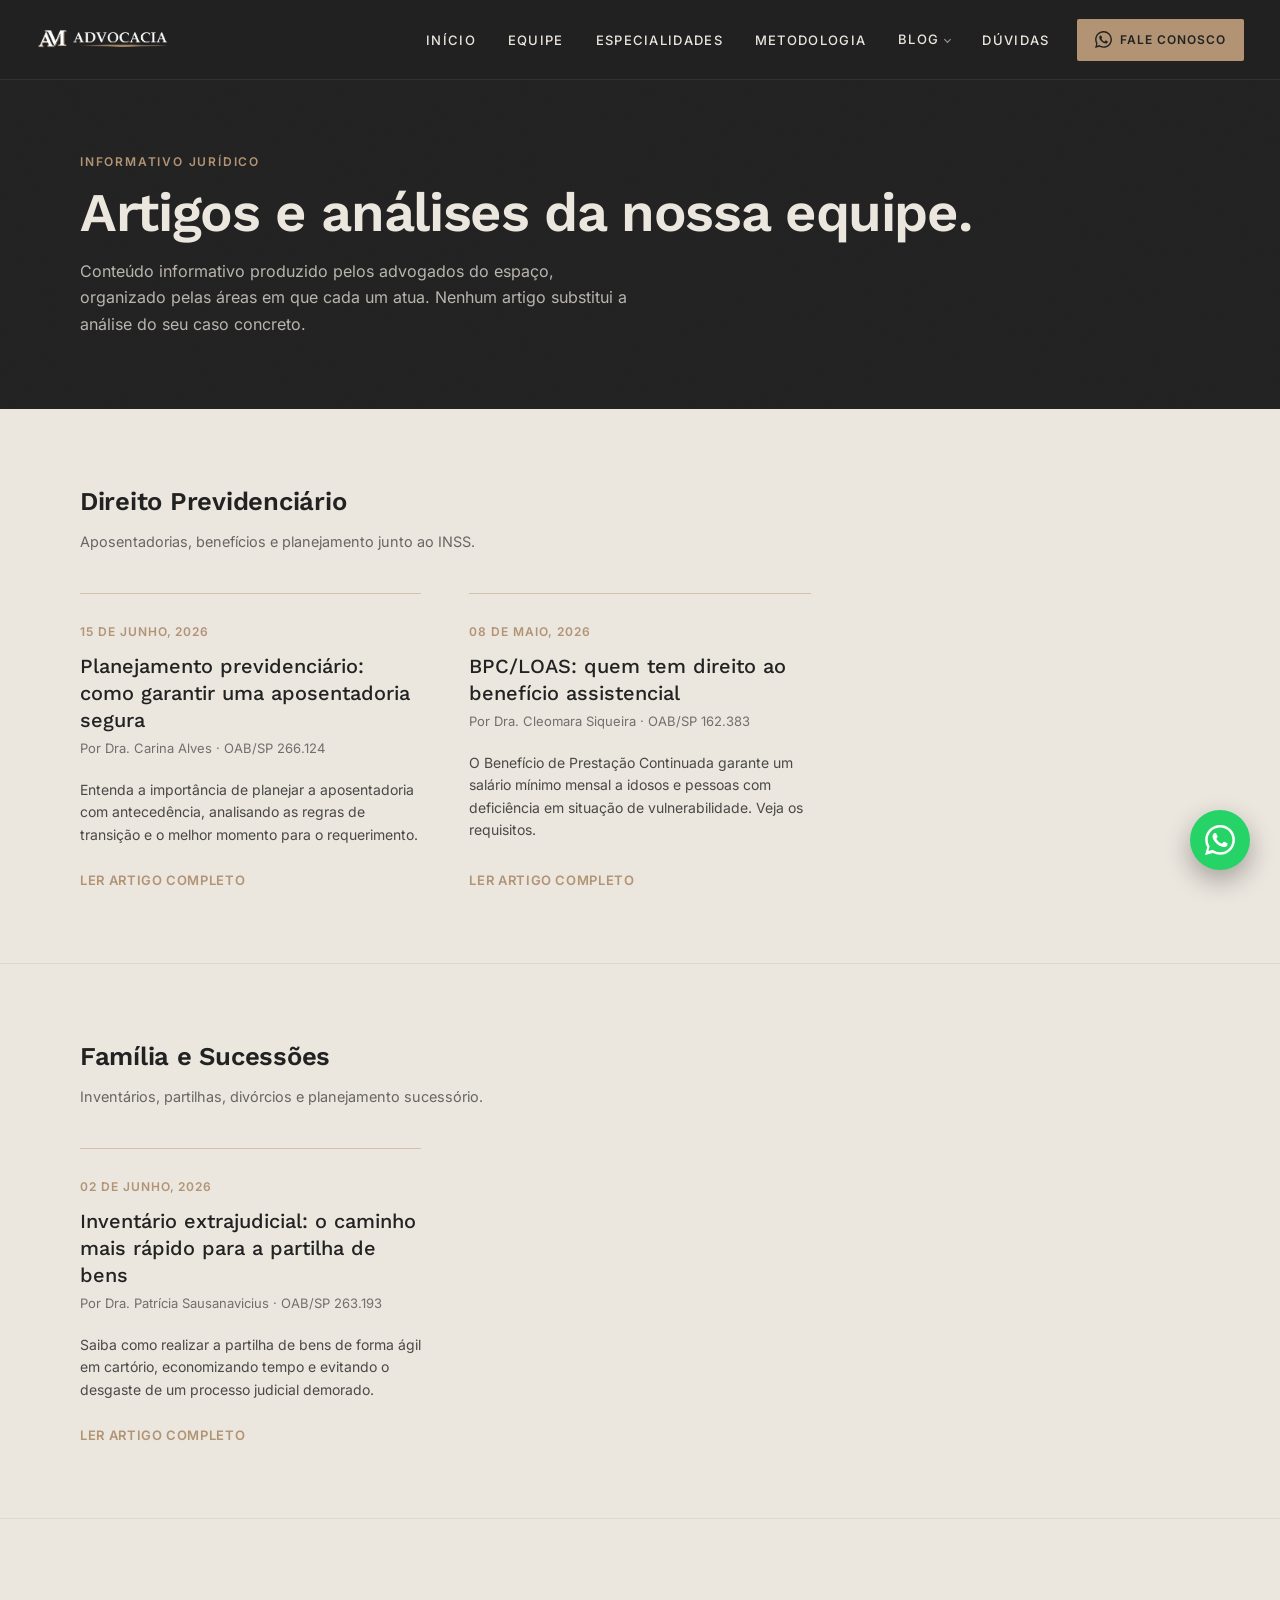
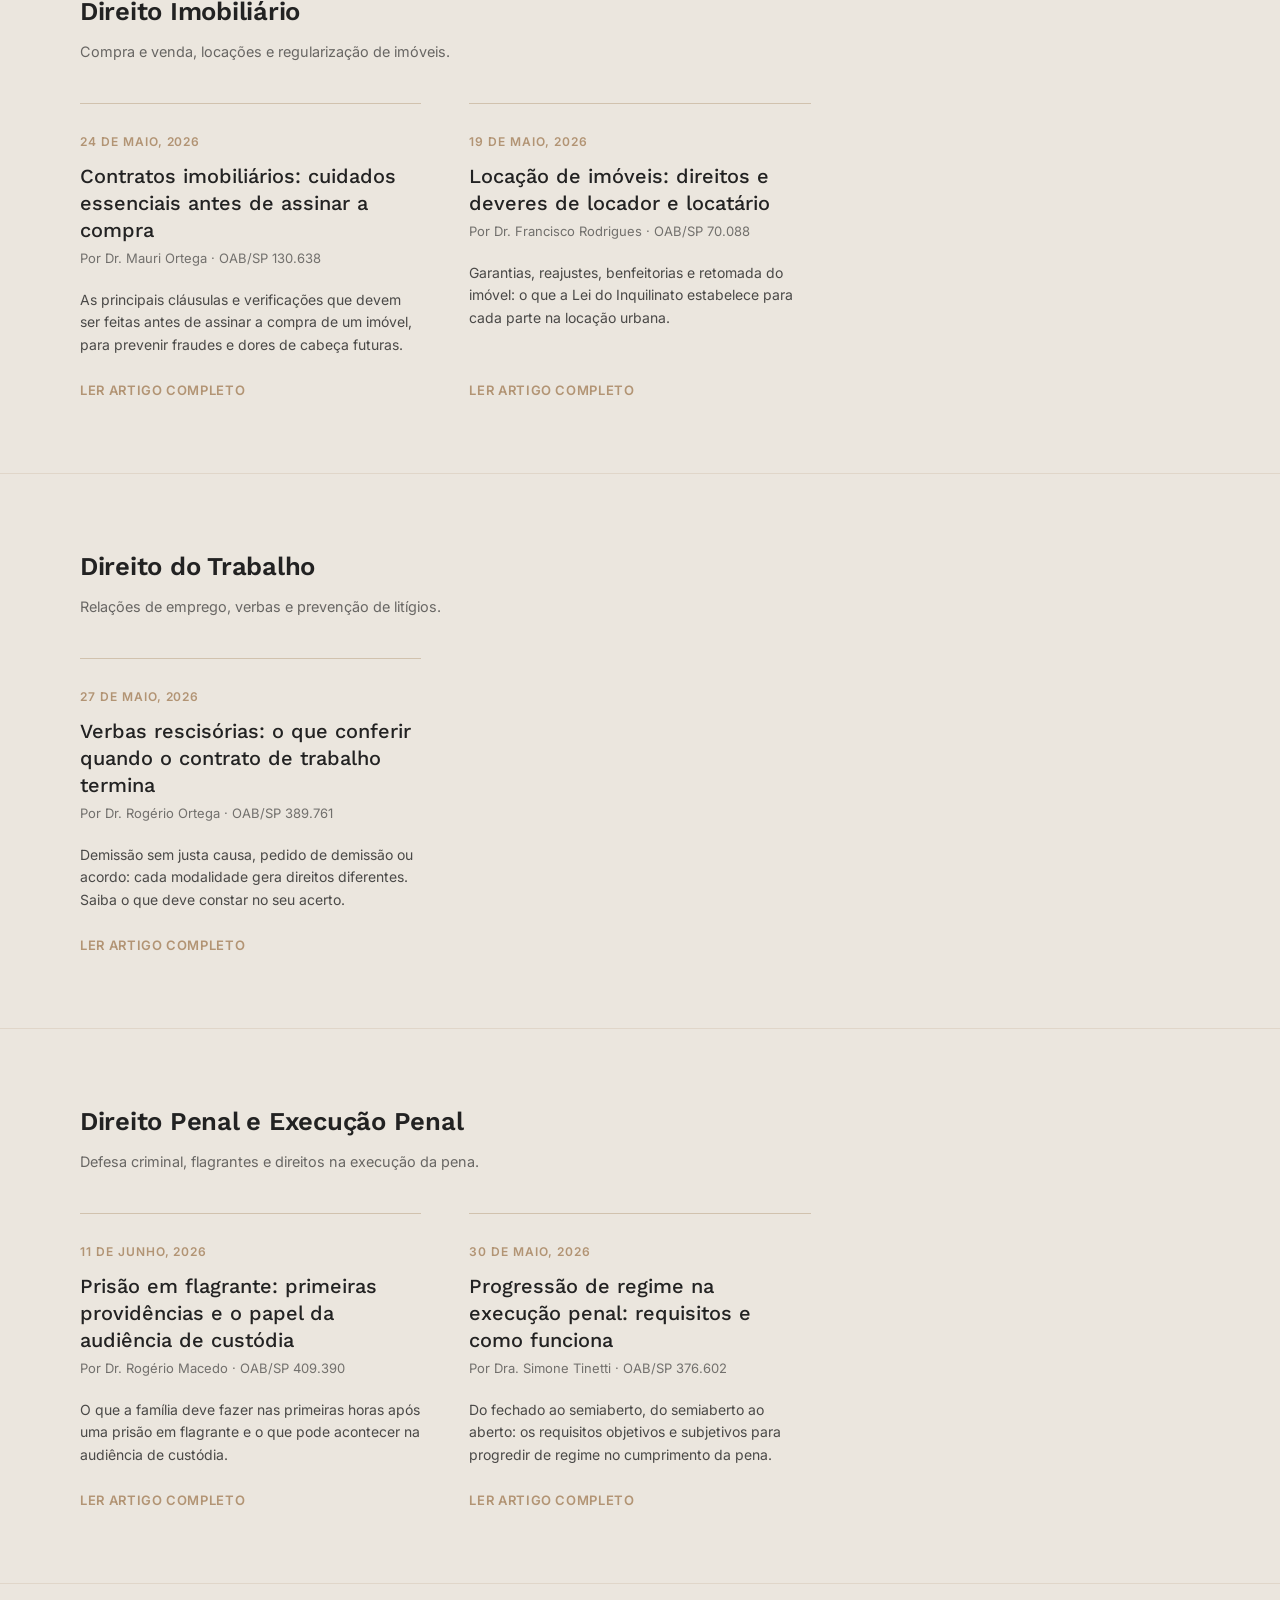
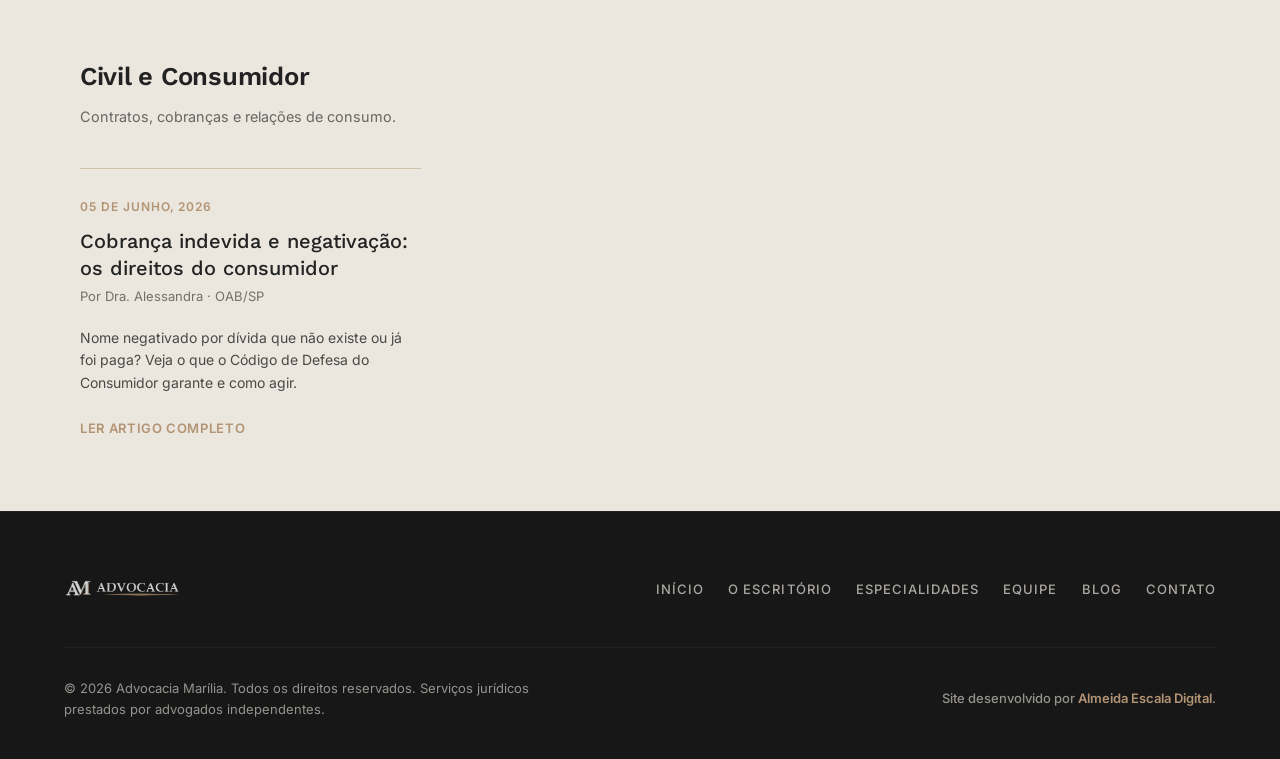
==== commit 44a03af2: "atualizado. quase completo o site." ====
--- a/blog/index.html
+++ b/blog/index.html
@@ -16,7 +16,7 @@
 
     <link rel="preload" href="../fonts/WorkSans-SemiBold.woff2" as="font" type="font/woff2" crossorigin>
 
-    <link rel="stylesheet" href="../style.css?v=23">
+    <link rel="stylesheet" href="../style.css?v=27">
 </head>
 <body class="page-blog">
 
@@ -34,12 +34,11 @@
 
             <ul class="nav-links" id="navLinks">
                 <li><a href="../index.html" class="nav-item">Início</a></li>
-                <li><a href="../index.html#sobre" class="nav-item">O Escritório</a></li>
+                <li><a href="../index.html#equipe" class="nav-item">Equipe</a></li>
                 <li><a href="../index.html#atuacao" class="nav-item">Especialidades</a></li>
-                <li><a href="../index.html#equipe" class="nav-item">Equipe</a></li>
+                <li><a href="../index.html#metodologia" class="nav-item">Metodologia</a></li>
+                <li><a href="../blog/" class="nav-item" data-dropdown="blog">Blog</a></li>
                 <li><a href="../index.html#faq" class="nav-item">Dúvidas</a></li>
-                <li><a href="../blog/" class="nav-item" data-dropdown="blog">Blog</a></li>
-                <li><a href="../index.html#contato" class="nav-item">Contato</a></li>
             </ul>
 
             <a href="https://wa.me/551434138384" target="_blank" rel="noopener noreferrer" class="nav-whatsapp cta-anim" aria-label="Fale conosco no WhatsApp">
@@ -242,6 +241,6 @@
     </div>
 
     <script src="../lenis.min.js" defer></script>
-    <script src="../script.js?v=8" defer></script>
+    <script src="../script.js?v=11" defer></script>
 </body>
 </html>
--- a/style.css
+++ b/style.css
@@ -1669,28 +1669,31 @@
     }
 }
 
-/* GATILHO: a foto da direita. Coreografia de entrada sequenciada -- o texto SAI     */
-/* primeiro (imediato), o blur ENTRA levemente atrasado, o nitido foca por ultimo.   */
-/* A saida espelha: nitido desfoca, blur dissolve, texto de repouso volta por ultimo */
-/* (delay nas regras-base de cada camada). */
+/* GATILHO: a classe .is-inverted, escrita pelo JS (initFeaturedInvert) -- NAO :hover  */
+/* cru. Coreografias com delay escalonado congelam pela metade quando o :hover reverte */
+/* no meio da sequencia (camada parada esperando o proprio delay); o JS aplica         */
+/* intencao (hover sustentado inicia), trava (a entrada sempre COMPLETA antes de       */
+/* poder reverter) e graca na saida (re-entrada rapida cancela a reversao).            */
+/* Coreografia de entrada: texto SAI primeiro, blur entra atrasado, nitido foca por    */
+/* ultimo. Saida espelhada nas regras-base de cada camada. */
 @media (hover: hover) and (pointer: fine) {
-    .method-featured:has(.method-featured-media:hover) .method-featured-content .featured-heading,
-    .method-featured:has(.method-featured-media:hover) .method-featured-content .featured-text {
+    .method-featured.is-inverted .method-featured-content .featured-heading,
+    .method-featured.is-inverted .method-featured-content .featured-text {
         opacity: 0;
         transition: opacity 0.35s var(--ease-premium);
     }
 
-    .method-featured:has(.method-featured-media:hover) .featured-swap-blur {
+    .method-featured.is-inverted .featured-swap-blur {
         opacity: 1;
         transition: opacity 0.5s var(--ease-premium) 0.2s;
     }
 
-    .method-featured:has(.method-featured-media:hover) .featured-swap-sharp {
+    .method-featured.is-inverted .featured-swap-sharp {
         opacity: 1;
         transition: opacity 1s var(--ease-premium) 0.45s;
     }
 
-    .method-featured:has(.method-featured-media:hover) .featured-hover-panel {
+    .method-featured.is-inverted .featured-hover-panel {
         opacity: 1;
         transform: translateY(0);
         transition: opacity 0.8s var(--ease-premium) 0.3s, transform 0.8s var(--ease-premium) 0.3s;
@@ -3074,6 +3077,7 @@
     flex-grow: 1;
     padding: 18px;
     overflow-y: auto;
+    overscroll-behavior-y: contain; /* trava o scroll no painel: nao "vaza" pro site atras dele no fim do curso */
     display: flex;
     flex-direction: column;
     gap: 16px;
@@ -3084,9 +3088,20 @@
     display: flex;
     flex-direction: column;
     gap: 12px;
+}
+
+/* Preenchimento/scroll proprio so entram enquanto a lista de perguntas esta   */
+/* oculta (conversa em andamento, classe ligada/desligada pelo JS junto com    */
+/* o display:none/flex do wa-faq-list). Fixos sempre-on deixavam um vao vazio  */
+/* em repouso (com so a saudacao inicial): flex-grow esticava a area toda, e   */
+/* o min-height sozinho ja bastava pra sobrar espaco atras de uma mensagem     */
+/* curta. Em repouso o chat-area agora so ocupa a altura do proprio conteudo   */
+/* (o wa-panel-body, que ja tem overflow-y:auto, rola tudo junto se precisar). */
+.wa-chat-area.wa-chat-area--full {
     flex-grow: 1;
     min-height: 140px; /* impede colapso a 0px: flexbox encolhe overflow:auto antes de overflow:visible (wa-faq-list) */
     overflow-y: auto;
+    overscroll-behavior-y: contain;
 }
 
 /* Estilização Premium e Unificada de Scrollbar (Sem quebras de design) */
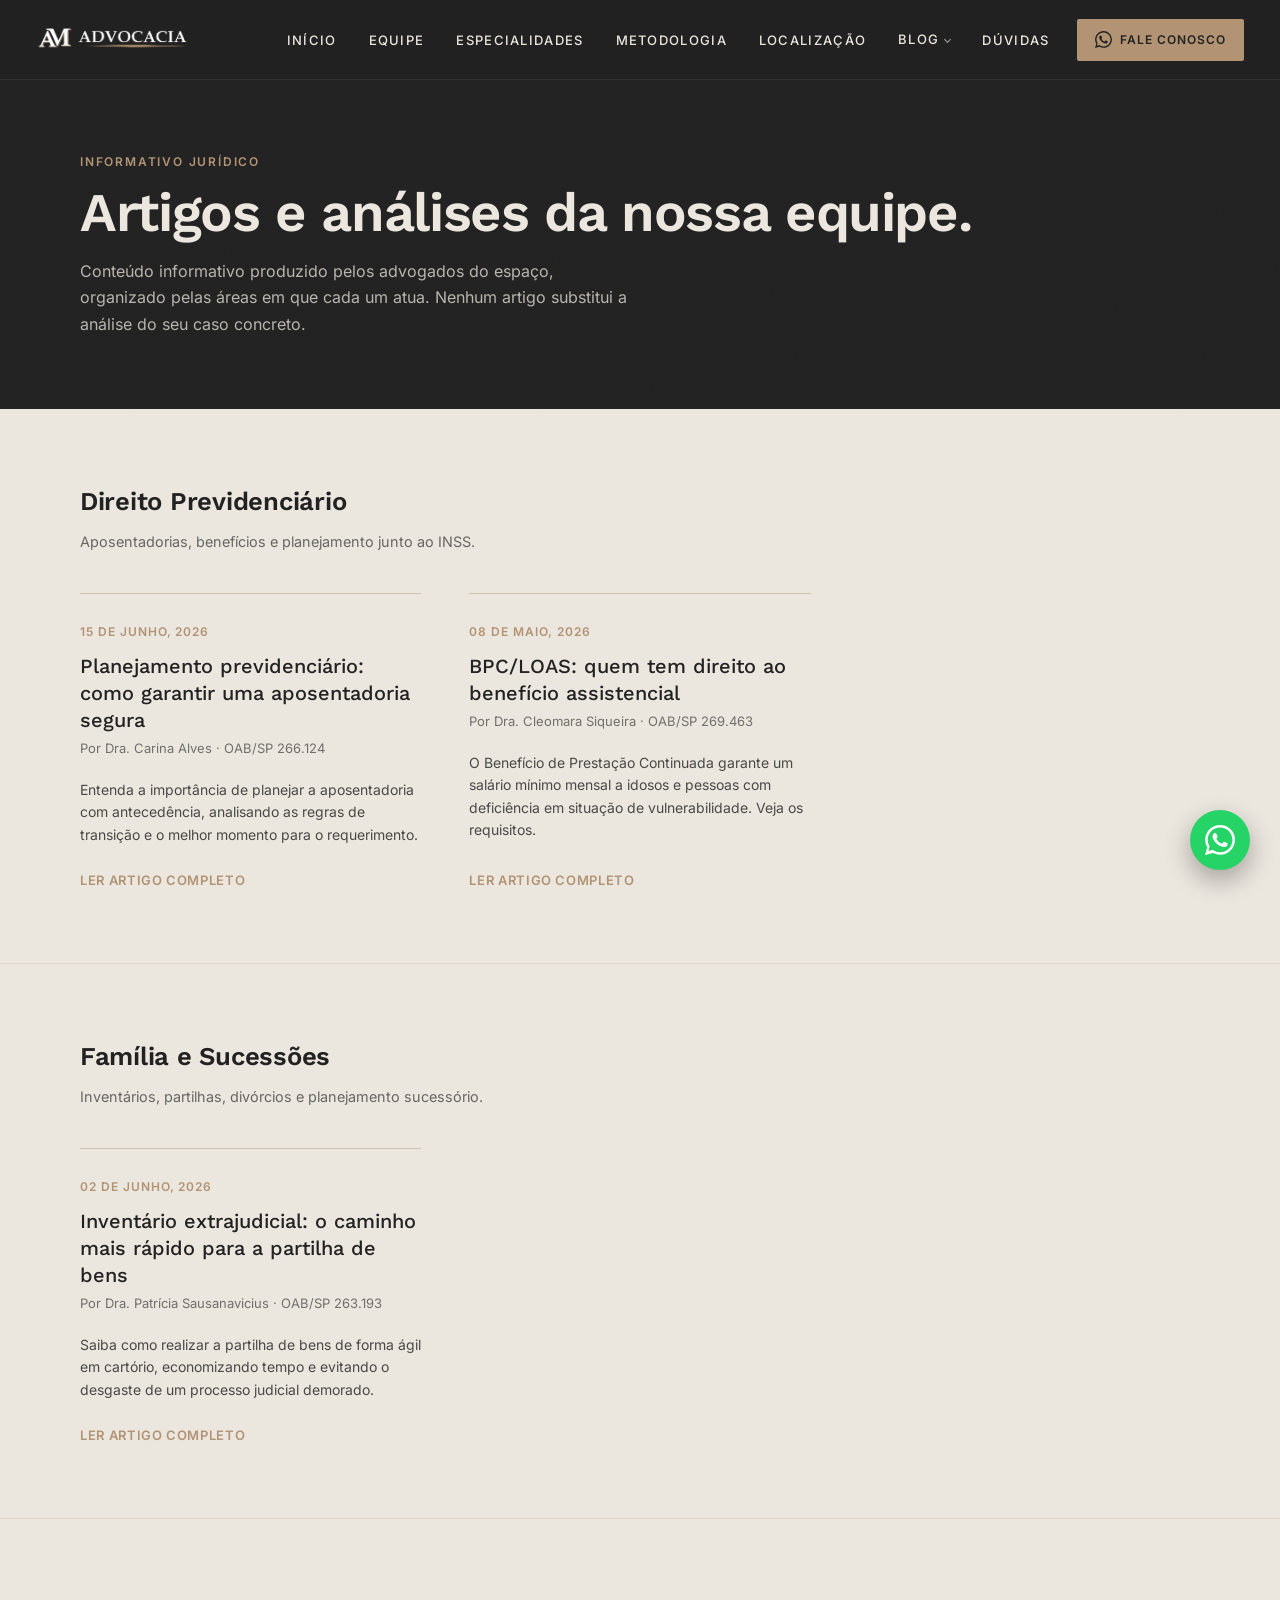
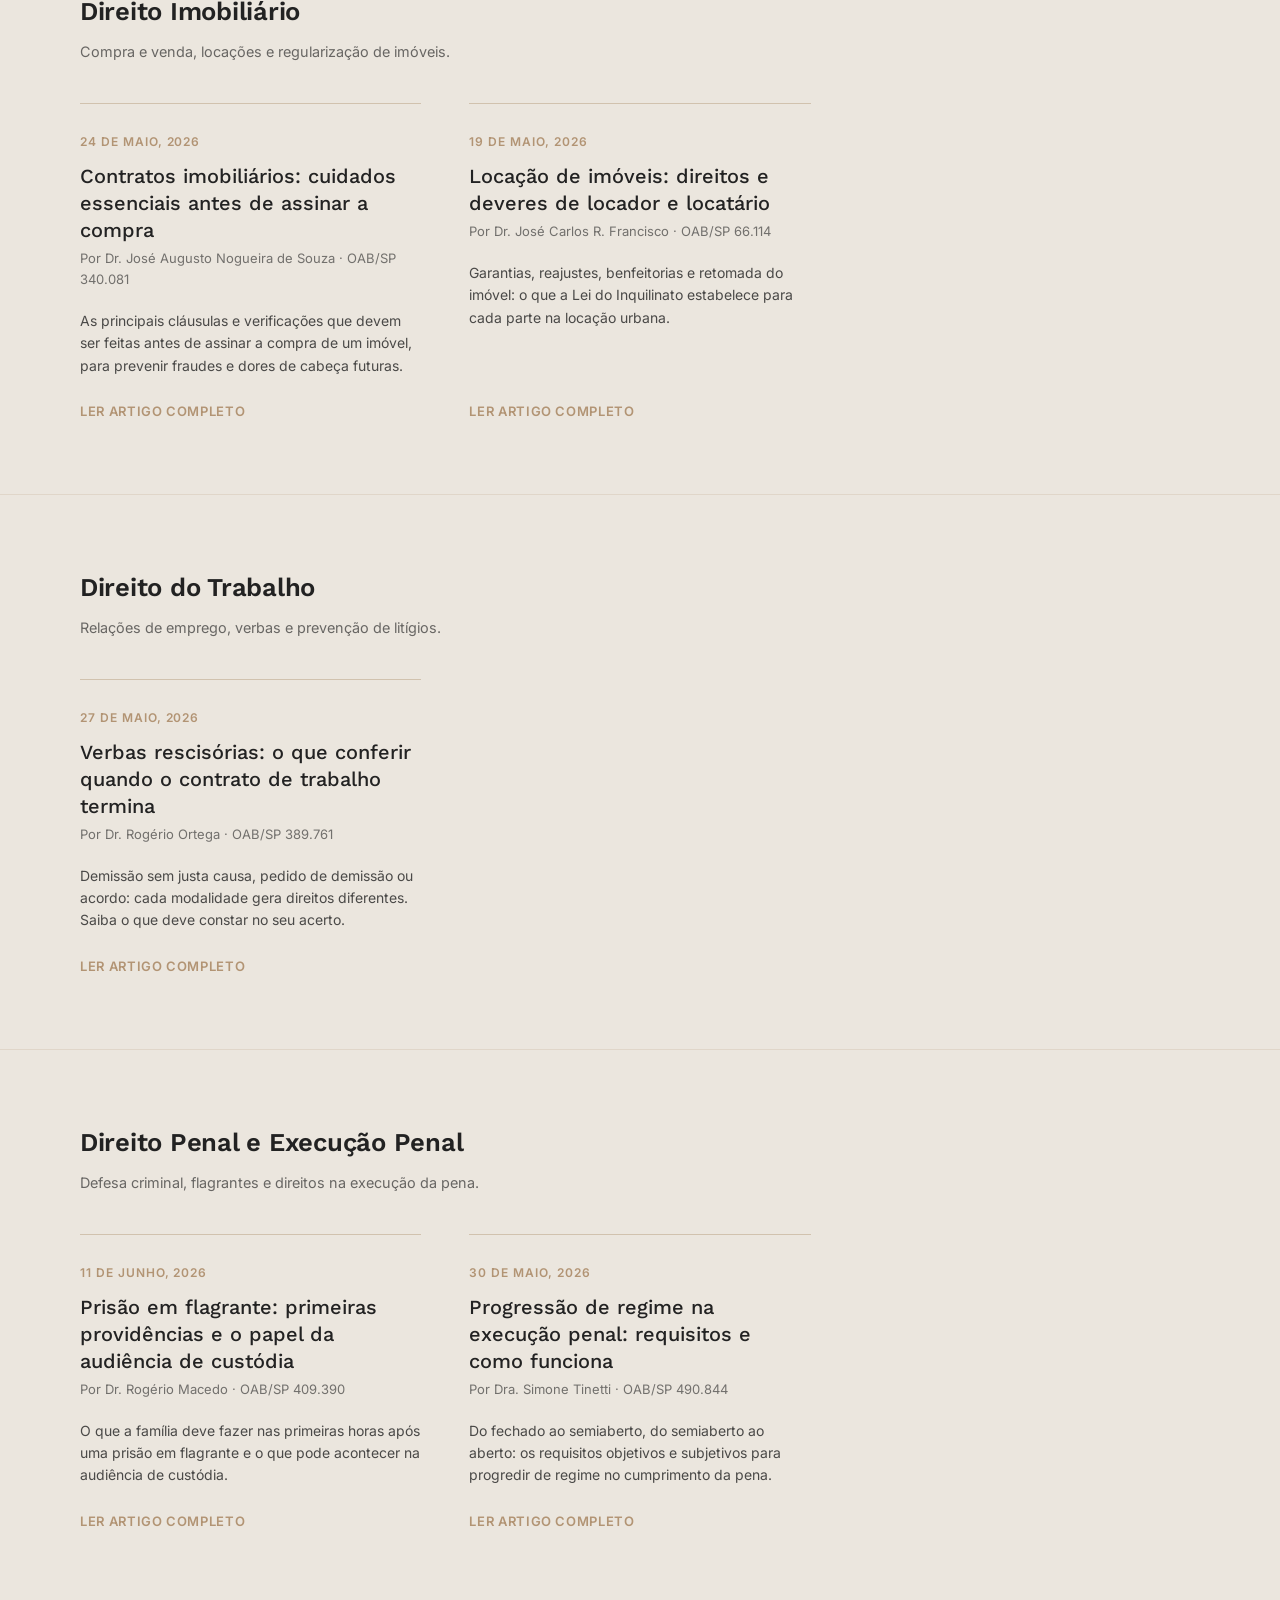
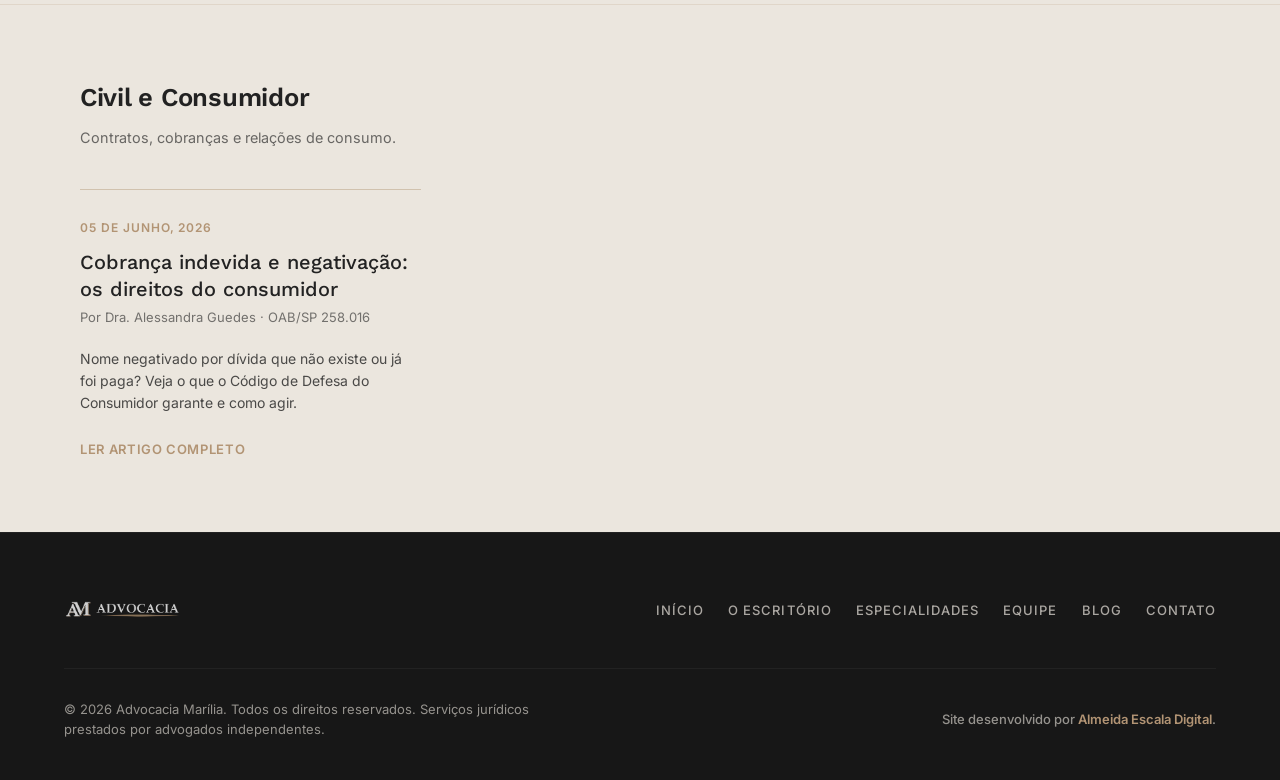
==== commit 363a693a: "Adiciona seção Localização com mapa interativo e ajustes de equipe/UX - Nova seção #localizacao: map" ====
--- a/blog/index.html
+++ b/blog/index.html
@@ -9,21 +9,21 @@
     <meta property="og:title" content="Blog | Advocacia Marília | Informativo Jurídico">
     <meta property="og:description" content="Artigos e análises dos advogados da Advocacia Marília: Previdenciário, Família e Sucessões, Imobiliário, Trabalhista, Penal e Consumidor.">
     <meta property="og:locale" content="pt_BR">
-    <link rel="icon" type="image/png" sizes="32x32" href="../favicon-32x32.png">
-    <link rel="icon" type="image/png" sizes="16x16" href="../favicon-16x16.png">
-    <link rel="apple-touch-icon" href="../apple-touch-icon.png">
+    <link rel="icon" type="image/png" sizes="32x32" href="../assets/images/favicon-32x32.png">
+    <link rel="icon" type="image/png" sizes="16x16" href="../assets/images/favicon-16x16.png">
+    <link rel="apple-touch-icon" href="../assets/images/apple-touch-icon.png">
     <title>Blog | Advocacia Marília | Informativo Jurídico</title>
 
     <link rel="preload" href="../fonts/WorkSans-SemiBold.woff2" as="font" type="font/woff2" crossorigin>
 
-    <link rel="stylesheet" href="../style.css?v=27">
+    <link rel="stylesheet" href="../style.css?v=44">
 </head>
 <body class="page-blog">
 
     <nav class="navbar scrolled" id="navbar">
         <div class="nav-container">
             <a href="../index.html" class="nav-logo" aria-label="Advocacia Marília - Voltar ao início">
-                <img src="../logo.png" alt="Logo Advocacia Marília" class="logo-img">
+                <img src="../assets/images/logo.png" alt="Logo Advocacia Marília" class="logo-img">
             </a>
 
             <button class="menu-toggle" id="menuToggle" aria-label="Abrir menu de navegação" aria-expanded="false" aria-controls="navLinks">
@@ -37,11 +37,12 @@
                 <li><a href="../index.html#equipe" class="nav-item">Equipe</a></li>
                 <li><a href="../index.html#atuacao" class="nav-item">Especialidades</a></li>
                 <li><a href="../index.html#metodologia" class="nav-item">Metodologia</a></li>
+                <li><a href="../index.html#localizacao" class="nav-item">Localização</a></li>
                 <li><a href="../blog/" class="nav-item" data-dropdown="blog">Blog</a></li>
                 <li><a href="../index.html#faq" class="nav-item">Dúvidas</a></li>
             </ul>
 
-            <a href="https://wa.me/551434138384" target="_blank" rel="noopener noreferrer" class="nav-whatsapp cta-anim" aria-label="Fale conosco no WhatsApp">
+            <a href="https://wa.me/5514996108384?text=Ol%C3%A1!%20Vim%20pelo%20site%20da%20Advocacia%20Mar%C3%ADlia%20e%20gostaria%20de%20falar%20com%20um%20advogado." target="_blank" rel="noopener noreferrer" class="nav-whatsapp cta-anim" aria-label="Fale conosco no WhatsApp">
                 <svg viewBox="0 0 24 24" xmlns="http://www.w3.org/2000/svg" fill="currentColor" class="nav-whatsapp-icon" aria-hidden="true">
                     <path d="M.057 24l1.687-6.163a11.867 11.867 0 0 1-1.587-5.946C.16 5.335 5.495 0 12.05 0a11.817 11.817 0 0 1 8.413 3.488 11.824 11.824 0 0 1 3.48 8.414c-.003 6.557-5.338 11.892-11.893 11.892a11.9 11.9 0 0 1-5.688-1.448L.057 24zm6.597-3.807c1.676.995 3.276 1.591 5.392 1.592 5.448 0 9.886-4.434 9.889-9.885.002-5.462-4.415-9.89-9.881-9.892-5.452 0-9.887 4.434-9.889 9.884a9.86 9.86 0 0 0 1.51 5.26l-.999 3.648 3.748-.984zm11.387-5.464c-.074-.124-.272-.198-.57-.347-.297-.149-1.758-.868-2.031-.967-.272-.099-.47-.149-.669.149-.198.297-.768.967-.941 1.165-.173.198-.347.223-.644.074-.297-.149-1.255-.462-2.39-1.475-.883-.788-1.48-1.761-1.653-2.059-.173-.297-.018-.458.13-.606.134-.133.297-.347.446-.521.151-.172.2-.296.3-.495.099-.198.05-.372-.025-.521-.075-.148-.669-1.611-.916-2.206-.242-.579-.487-.501-.669-.51l-.57-.01a1.1 1.1 0 0 0-.792.372c-.272.297-1.04 1.016-1.04 2.479s1.065 2.876 1.213 3.074c.149.198 2.095 3.2 5.076 4.487.709.306 1.263.489 1.694.626.712.226 1.36.194 1.872.118.571-.085 1.758-.719 2.006-1.413.248-.695.248-1.29.173-1.414z"/>
                 </svg>
@@ -69,14 +70,14 @@
                         <h3 class="blog-card-title">Planejamento previdenciário: como garantir uma aposentadoria segura</h3>
                         <p class="blog-card-author">Por Dra. Carina Alves · OAB/SP 266.124</p>
                         <p class="blog-card-excerpt">Entenda a importância de planejar a aposentadoria com antecedência, analisando as regras de transição e o melhor momento para o requerimento.</p>
-                        <a href="planejamento-previdenciario/" class="blog-read-more" aria-label="Ler o artigo: Planejamento previdenciário: como garantir uma aposentadoria segura">Ler artigo completo</a>
+                        <a href="planejamento-previdenciario/" class="blog-read-more" aria-label="Ler o artigo: Planejamento previdenciário: como garantir uma aposentadoria segura"><span class="blog-read-more-label">Ler artigo completo</span></a>
                     </article>
                     <article class="blog-card">
                         <span class="blog-date">08 de Maio, 2026</span>
                         <h3 class="blog-card-title">BPC/LOAS: quem tem direito ao benefício assistencial</h3>
-                        <p class="blog-card-author">Por Dra. Cleomara Siqueira · OAB/SP 162.383</p>
+                        <p class="blog-card-author">Por Dra. Cleomara Siqueira · OAB/SP 269.463</p>
                         <p class="blog-card-excerpt">O Benefício de Prestação Continuada garante um salário mínimo mensal a idosos e pessoas com deficiência em situação de vulnerabilidade. Veja os requisitos.</p>
-                        <a href="bpc-loas-quem-tem-direito/" class="blog-read-more" aria-label="Ler o artigo: BPC/LOAS: quem tem direito ao benefício assistencial">Ler artigo completo</a>
+                        <a href="bpc-loas-quem-tem-direito/" class="blog-read-more" aria-label="Ler o artigo: BPC/LOAS: quem tem direito ao benefício assistencial"><span class="blog-read-more-label">Ler artigo completo</span></a>
                     </article>
                 </div>
             </div>
@@ -91,7 +92,7 @@
                         <h3 class="blog-card-title">Inventário extrajudicial: o caminho mais rápido para a partilha de bens</h3>
                         <p class="blog-card-author">Por Dra. Patrícia Sausanavicius · OAB/SP 263.193</p>
                         <p class="blog-card-excerpt">Saiba como realizar a partilha de bens de forma ágil em cartório, economizando tempo e evitando o desgaste de um processo judicial demorado.</p>
-                        <a href="inventario-extrajudicial/" class="blog-read-more" aria-label="Ler o artigo: Inventário extrajudicial: o caminho mais rápido para a partilha de bens">Ler artigo completo</a>
+                        <a href="inventario-extrajudicial/" class="blog-read-more" aria-label="Ler o artigo: Inventário extrajudicial: o caminho mais rápido para a partilha de bens"><span class="blog-read-more-label">Ler artigo completo</span></a>
                     </article>
                 </div>
             </div>
@@ -104,16 +105,16 @@
                     <article class="blog-card">
                         <span class="blog-date">24 de Maio, 2026</span>
                         <h3 class="blog-card-title">Contratos imobiliários: cuidados essenciais antes de assinar a compra</h3>
-                        <p class="blog-card-author">Por Dr. Mauri Ortega · OAB/SP 130.638</p>
+                        <p class="blog-card-author">Por Dr. José Augusto Nogueira de Souza · OAB/SP 340.081</p>
                         <p class="blog-card-excerpt">As principais cláusulas e verificações que devem ser feitas antes de assinar a compra de um imóvel, para prevenir fraudes e dores de cabeça futuras.</p>
-                        <a href="contratos-imobiliarios-compra-segura/" class="blog-read-more" aria-label="Ler o artigo: Contratos imobiliários: cuidados essenciais antes de assinar a compra">Ler artigo completo</a>
+                        <a href="contratos-imobiliarios-compra-segura/" class="blog-read-more" aria-label="Ler o artigo: Contratos imobiliários: cuidados essenciais antes de assinar a compra"><span class="blog-read-more-label">Ler artigo completo</span></a>
                     </article>
                     <article class="blog-card">
                         <span class="blog-date">19 de Maio, 2026</span>
                         <h3 class="blog-card-title">Locação de imóveis: direitos e deveres de locador e locatário</h3>
-                        <p class="blog-card-author">Por Dr. Francisco Rodrigues · OAB/SP 70.088</p>
+                        <p class="blog-card-author">Por Dr. José Carlos R. Francisco · OAB/SP 66.114</p>
                         <p class="blog-card-excerpt">Garantias, reajustes, benfeitorias e retomada do imóvel: o que a Lei do Inquilinato estabelece para cada parte na locação urbana.</p>
-                        <a href="locacao-de-imoveis-direitos-e-deveres/" class="blog-read-more" aria-label="Ler o artigo: Locação de imóveis: direitos e deveres de locador e locatário">Ler artigo completo</a>
+                        <a href="locacao-de-imoveis-direitos-e-deveres/" class="blog-read-more" aria-label="Ler o artigo: Locação de imóveis: direitos e deveres de locador e locatário"><span class="blog-read-more-label">Ler artigo completo</span></a>
                     </article>
                 </div>
             </div>
@@ -128,7 +129,7 @@
                         <h3 class="blog-card-title">Verbas rescisórias: o que conferir quando o contrato de trabalho termina</h3>
                         <p class="blog-card-author">Por Dr. Rogério Ortega · OAB/SP 389.761</p>
                         <p class="blog-card-excerpt">Demissão sem justa causa, pedido de demissão ou acordo: cada modalidade gera direitos diferentes. Saiba o que deve constar no seu acerto.</p>
-                        <a href="verbas-rescisorias-o-que-conferir/" class="blog-read-more" aria-label="Ler o artigo: Verbas rescisórias: o que conferir quando o contrato de trabalho termina">Ler artigo completo</a>
+                        <a href="verbas-rescisorias-o-que-conferir/" class="blog-read-more" aria-label="Ler o artigo: Verbas rescisórias: o que conferir quando o contrato de trabalho termina"><span class="blog-read-more-label">Ler artigo completo</span></a>
                     </article>
                 </div>
             </div>
@@ -143,14 +144,14 @@
                         <h3 class="blog-card-title">Prisão em flagrante: primeiras providências e o papel da audiência de custódia</h3>
                         <p class="blog-card-author">Por Dr. Rogério Macedo · OAB/SP 409.390</p>
                         <p class="blog-card-excerpt">O que a família deve fazer nas primeiras horas após uma prisão em flagrante e o que pode acontecer na audiência de custódia.</p>
-                        <a href="prisao-em-flagrante-primeiras-providencias/" class="blog-read-more" aria-label="Ler o artigo: Prisão em flagrante: primeiras providências e o papel da audiência de custódia">Ler artigo completo</a>
+                        <a href="prisao-em-flagrante-primeiras-providencias/" class="blog-read-more" aria-label="Ler o artigo: Prisão em flagrante: primeiras providências e o papel da audiência de custódia"><span class="blog-read-more-label">Ler artigo completo</span></a>
                     </article>
                     <article class="blog-card">
                         <span class="blog-date">30 de Maio, 2026</span>
                         <h3 class="blog-card-title">Progressão de regime na execução penal: requisitos e como funciona</h3>
-                        <p class="blog-card-author">Por Dra. Simone Tinetti · OAB/SP 376.602</p>
+                        <p class="blog-card-author">Por Dra. Simone Tinetti · OAB/SP 490.844</p>
                         <p class="blog-card-excerpt">Do fechado ao semiaberto, do semiaberto ao aberto: os requisitos objetivos e subjetivos para progredir de regime no cumprimento da pena.</p>
-                        <a href="progressao-de-regime-execucao-penal/" class="blog-read-more" aria-label="Ler o artigo: Progressão de regime na execução penal: requisitos e como funciona">Ler artigo completo</a>
+                        <a href="progressao-de-regime-execucao-penal/" class="blog-read-more" aria-label="Ler o artigo: Progressão de regime na execução penal: requisitos e como funciona"><span class="blog-read-more-label">Ler artigo completo</span></a>
                     </article>
                 </div>
             </div>
@@ -163,9 +164,9 @@
                     <article class="blog-card">
                         <span class="blog-date">05 de Junho, 2026</span>
                         <h3 class="blog-card-title">Cobrança indevida e negativação: os direitos do consumidor</h3>
-                        <p class="blog-card-author">Por Dra. Alessandra · OAB/SP</p>
+                        <p class="blog-card-author">Por Dra. Alessandra Guedes · OAB/SP 258.016</p>
                         <p class="blog-card-excerpt">Nome negativado por dívida que não existe ou já foi paga? Veja o que o Código de Defesa do Consumidor garante e como agir.</p>
-                        <a href="cobranca-indevida-e-negativacao/" class="blog-read-more" aria-label="Ler o artigo: Cobrança indevida e negativação: os direitos do consumidor">Ler artigo completo</a>
+                        <a href="cobranca-indevida-e-negativacao/" class="blog-read-more" aria-label="Ler o artigo: Cobrança indevida e negativação: os direitos do consumidor"><span class="blog-read-more-label">Ler artigo completo</span></a>
                     </article>
                 </div>
             </div>
@@ -176,7 +177,7 @@
         <div class="footer-container">
             <div class="footer-top">
                 <a href="../index.html" class="footer-logo" aria-label="Advocacia Marília - Voltar ao início">
-                    <img src="../logo.png" alt="Logo Advocacia Marília" class="logo-img-footer">
+                    <img src="../assets/images/logo.png" alt="Logo Advocacia Marília" class="logo-img-footer">
                 </a>
                 <ul class="footer-nav">
                     <li><a href="../index.html">Início</a></li>
@@ -201,7 +202,7 @@
             <button class="wa-tooltip-close" id="waTooltipClose" aria-label="Fechar balão de ajuda">&times;</button>
         </div>
 
-        <a class="wa-btn" id="waBtn" href="https://wa.me/551434138384" target="_blank" rel="noopener noreferrer" aria-label="Fale conosco no WhatsApp">
+        <a class="wa-btn" id="waBtn" href="https://wa.me/5514996108384?text=Ol%C3%A1!%20Vim%20pelo%20site%20da%20Advocacia%20Mar%C3%ADlia%20e%20gostaria%20de%20falar%20com%20um%20advogado." target="_blank" rel="noopener noreferrer" aria-label="Fale conosco no WhatsApp">
             <svg viewBox="0 0 24 24" xmlns="http://www.w3.org/2000/svg" fill="currentColor" class="wa-icon" aria-hidden="true">
                 <path d="M.057 24l1.687-6.163a11.867 11.867 0 0 1-1.587-5.946C.16 5.335 5.495 0 12.05 0a11.817 11.817 0 0 1 8.413 3.488 11.824 11.824 0 0 1 3.48 8.414c-.003 6.557-5.338 11.892-11.893 11.892a11.9 11.9 0 0 1-5.688-1.448L.057 24zm6.597-3.807c1.676.995 3.276 1.591 5.392 1.592 5.448 0 9.886-4.434 9.889-9.885.002-5.462-4.415-9.89-9.881-9.892-5.452 0-9.887 4.434-9.889 9.884a9.86 9.86 0 0 0 1.51 5.26l-.999 3.648 3.748-.984zm11.387-5.464c-.074-.124-.272-.198-.57-.347-.297-.149-1.758-.868-2.031-.967-.272-.099-.47-.149-.669.149-.198.297-.768.967-.941 1.165-.173.198-.347.223-.644.074-.297-.149-1.255-.462-2.39-1.475-.883-.788-1.48-1.761-1.653-2.059-.173-.297-.018-.458.13-.606.134-.133.297-.347.446-.521.151-.172.2-.296.3-.495.099-.198.05-.372-.025-.521-.075-.148-.669-1.611-.916-2.206-.242-.579-.487-.501-.669-.51l-.57-.01a1.1 1.1 0 0 0-.792.372c-.272.297-1.04 1.016-1.04 2.479s1.065 2.876 1.213 3.074c.149.198 2.095 3.2 5.076 4.487.709.306 1.263.489 1.694.626.712.226 1.36.194 1.872.118.571-.085 1.758-.719 2.006-1.413.248-.695.248-1.29.173-1.414z"/>
             </svg>
@@ -232,7 +233,7 @@
             </div>
 
             <footer class="wa-panel-footer">
-                <a href="https://wa.me/551434138384" target="_blank" rel="noopener noreferrer" class="wa-direct-link">
+                <a href="https://wa.me/5514996108384?text=Ol%C3%A1!%20Vim%20pelo%20site%20da%20Advocacia%20Mar%C3%ADlia%20e%20gostaria%20de%20falar%20com%20um%20advogado." target="_blank" rel="noopener noreferrer" class="wa-direct-link">
                     <svg viewBox="0 0 24 24" xmlns="http://www.w3.org/2000/svg" fill="currentColor" aria-hidden="true"><path d="M.057 24l1.687-6.163a11.867 11.867 0 0 1-1.587-5.946C.16 5.335 5.495 0 12.05 0a11.817 11.817 0 0 1 8.413 3.488 11.824 11.824 0 0 1 3.48 8.414c-.003 6.557-5.338 11.892-11.893 11.892a11.9 11.9 0 0 1-5.688-1.448L.057 24zm6.597-3.807c1.676.995 3.276 1.591 5.392 1.592 5.448 0 9.886-4.434 9.889-9.885.002-5.462-4.415-9.89-9.881-9.892-5.452 0-9.887 4.434-9.889 9.884a9.86 9.86 0 0 0 1.51 5.26l-.999 3.648 3.748-.984zm11.387-5.464c-.074-.124-.272-.198-.57-.347-.297-.149-1.758-.868-2.031-.967-.272-.099-.47-.149-.669.149-.198.297-.768.967-.941 1.165-.173.198-.347.223-.644.074-.297-.149-1.255-.462-2.39-1.475-.883-.788-1.48-1.761-1.653-2.059-.173-.297-.018-.458.13-.606.134-.133.297-.347.446-.521.151-.172.2-.296.3-.495.099-.198.05-.372-.025-.521-.075-.148-.669-1.611-.916-2.206-.242-.579-.487-.501-.669-.51l-.57-.01a1.1 1.1 0 0 0-.792.372c-.272.297-1.04 1.016-1.04 2.479s1.065 2.876 1.213 3.074c.149.198 2.095 3.2 5.076 4.487.709.306 1.263.489 1.694.626.712.226 1.36.194 1.872.118.571-.085 1.758-.719 2.006-1.413.248-.695.248-1.29.173-1.414z"/></svg>
                     Falar no WhatsApp
                 </a>
@@ -241,6 +242,6 @@
     </div>
 
     <script src="../lenis.min.js" defer></script>
-    <script src="../script.js?v=11" defer></script>
+    <script src="../script.js?v=19" defer></script>
 </body>
 </html>
--- a/style.css
+++ b/style.css
@@ -206,7 +206,8 @@
 }
 
 /* Numeracoes discretas (telefones etc.): Inter light com digitos tabulares. */
-.info-value[href^="tel:"] {
+.info-value[href^="tel:"],
+.info-value[href*="wa.me"] {
     font-family: var(--font-ui);
     font-weight: 300;
     font-variant-numeric: lining-nums tabular-nums;
@@ -340,6 +341,8 @@
 .cta-label-inner {
     display: block;
     flex-shrink: 0;
+    white-space: nowrap; /* forca 1 linha -- .cta-label tem altura fixa (1.3em) pro efeito
+                            roll-up, e uma 2a linha fica cortada por overflow:hidden sem aviso */
     transition: transform 0.45s var(--ease-premium);
 }
 
@@ -374,6 +377,16 @@
 .btn-large {
     padding: 18px 36px;
     font-size: 0.95rem;
+}
+
+/* "Enviar Mensagem via WhatsApp" (unico uso de .btn-large no site) nao cabe em
+   1 linha nas telas mais estreitas com o padding/fonte padrao -- ver .cta-label-inner. */
+@media (max-width: 479px) {
+    .btn-large {
+        padding: 16px 18px;
+        font-size: 0.7rem;
+        letter-spacing: 0.03em;
+    }
 }
 
 /* ==========================================================================
@@ -387,15 +400,14 @@
     height: var(--nav-height);
     z-index: 1000;
     background-color: transparent;
-    transition: transform var(--t-smooth), background-color var(--t-smooth), backdrop-filter var(--t-smooth), border-color var(--t-smooth);
+    transition: transform var(--t-smooth), background-color var(--t-smooth), border-color var(--t-smooth);
     border-bottom: 1px solid transparent;
 }
 
-/* Navbar Scrolled com Blur Premium */
+/* Navbar Scrolled: fundo solido (sem backdrop-filter -- mesmo halo fantasma do
+   team-modal-overlay em captura de tela inteira, ver backdrop-filter-header-luz-compositor) */
 .navbar.scrolled {
-    background-color: rgba(34, 34, 34, 0.9);
-    backdrop-filter: blur(12px);
-    -webkit-backdrop-filter: blur(12px);
+    background-color: rgba(34, 34, 34, 0.96);
     border-color: rgba(235, 230, 222, 0.08);
 }
 
@@ -431,7 +443,7 @@
 }
 
 .logo-img {
-    height: 40px;
+    height: 46px;
     width: auto;
     object-fit: contain;
 }
@@ -439,7 +451,7 @@
 /* Mobile estreito: logo compacta pra caber ao lado do CTA rotulado + hamburguer */
 @media (max-width: 479px) {
     .logo-img {
-        height: 30px;
+        height: 34px;
     }
 }
 
@@ -851,12 +863,42 @@
     z-index: 0;
 }
 
+/* Wrapper SO do Ken Burns: mantem o scale() longe do transform que o JS do
+   parallax escreve na img (ver comentario no HTML e em initHeroParallax). */
+.hero-media-zoom {
+    position: absolute;
+    inset: 0;
+    animation: heroKenBurns 2.6s var(--ease-premium);
+}
+
+/* Assentamento sutil no carregamento: comeca um pouco mais proxima e assenta em
+   escala normal, reforcando o caráter cinematografico da entrada sem ser chamativo.
+   Leve (1.025) e lento (2.6s): o foco e o texto, a foto so "respira" ao fundo. */
+@keyframes heroKenBurns {
+    from { transform: scale(1.025); }
+    to { transform: scale(1); }
+}
+
 .hero-media-img {
+    position: absolute;
+    top: 0;
+    left: 0;
     width: 100%;
-    height: 100%;
+    /* Sobra de 12% de altura SO embaixo (top:0 fixo preserva o enquadramento do
+       topo -- respiro acima da cabeca): reserva de bleed para o parallax de scroll
+       (8% de deslocamento) nunca vazar a cor do fundo da secao (ver initHeroParallax).
+       O JS escreve translateY() direto aqui -- sem animation neste elemento,
+       entao nao ha disputa de "transform" com o Ken Burns (que vive no wrapper). */
+    height: 112%;
     object-fit: cover;
     object-position: 30% 50%;
     filter: grayscale(95%) contrast(108%) brightness(92%);
+}
+
+@media (prefers-reduced-motion: reduce) {
+    .hero-media-zoom {
+        animation: none;
+    }
 }
 
 /* Veu radial navy: concentra na zona calma da foto (sem rosto/mao), sem aresta reta */
@@ -899,8 +941,9 @@
     margin-bottom: 20px;
 }
 
-/* Unico heading do site fora do --font-heading: usa a serifa de destaque (--font-accent) */
+/* Heading fora do --font-heading padrao: usa a serifa de destaque (--font-accent) */
 /* pesada (600) para dar o impacto editorial/institucional que a Work Sans Regular nao dava. */
+/* Segunda excecao do site: ver .about-heading (secao Quem Somos). */
 .hero-title {
     font-family: var(--font-accent);
     font-size: clamp(2.65rem, 5.2vw, 3.7rem);
@@ -965,6 +1008,82 @@
     list-style: none;
 }
 
+/* ==========================================================================
+   CORTINA DE ENTRADA DO HERO (mask reveal)
+   .hero-mask e a janela fixa (overflow:hidden, sempre visivel/estatica); o
+   filho comeca 120% abaixo da propria altura (fora da janela, invisivel) e
+   sobe ate translateY(0), como se emergisse por uma fresta fixa. Mais impacto
+   que o fade+rise generico do .reveal, mantendo a sobriedade (sem bounce, sem
+   caractere-por-caractere). Sobrescreve o .reveal aqui SO dentro do Hero --
+   o resto do site continua com o fade+rise padrao (ver §2464).
+   ========================================================================== */
+.hero-mask.reveal {
+    opacity: 1;
+    transform: none;
+    transition: none;
+    overflow: hidden;
+    display: block;
+}
+
+.hero-mask > .hero-kicker {
+    display: inline-block;
+}
+
+.hero-mask > .hero-kicker,
+.hero-mask > .hero-title,
+.hero-mask > .hero-subtitle,
+.hero-mask > .hero-points {
+    transform: translateY(120%);
+    transition: transform 0.9s var(--ease-premium);
+    /* Longhand DEPOIS do shorthand na MESMA regra: assim herda --hero-delay do
+       wrapper sem perder pra especificidade (uma regra separada so de delay
+       com selector mais fraco perderia pro shorthand acima -- ja aconteceu). */
+    transition-delay: var(--hero-delay, 0ms);
+    will-change: transform;
+}
+
+.hero-mask.revealed > .hero-kicker,
+.hero-mask.revealed > .hero-title,
+.hero-mask.revealed > .hero-subtitle,
+.hero-mask.revealed > .hero-points {
+    transform: translateY(0);
+}
+
+/* CTA: fica de fora da cortina (o hack de area-de-toque com margin negativo do
+   .hero-link nao convive bem com um pai overflow:hidden auto-ajustado) -- ganha
+   um fade+blur+rise mais suave em vez disso, coerente como "nota de rodape" da
+   sequencia depois do impacto do titulo. */
+.hero-link.reveal {
+    transform: translateY(24px);
+    filter: blur(6px);
+    transition: opacity 0.8s var(--ease-premium), transform 0.8s var(--ease-premium), filter 0.8s var(--ease-premium);
+    transition-delay: var(--hero-delay, 0ms);
+}
+
+.hero-link.reveal.revealed {
+    filter: blur(0);
+}
+
+/* Cadencia espacada da coreografia: kicker -> titulo -> subtitulo/pontos -> CTA.
+   Custom property (nao transition-delay direto) para herdar do wrapper sem
+   depender de especificidade de selector. */
+.hero-delay-1 { --hero-delay: 0ms; }
+.hero-delay-2 { --hero-delay: 150ms; }
+.hero-delay-3 { --hero-delay: 300ms; }
+.hero-delay-4 { --hero-delay: 450ms; }
+
+@media (prefers-reduced-motion: reduce) {
+    .hero-mask > .hero-kicker,
+    .hero-mask > .hero-title,
+    .hero-mask > .hero-subtitle,
+    .hero-mask > .hero-points,
+    .hero-link.reveal {
+        transform: none !important;
+        filter: none !important;
+        transition: none !important;
+    }
+}
+
 /* Mobile: recorte da foto focado no rosto, veu cobrindo quase tudo (sem "sobra" pra respirar foto numa tela estreita). */
 /* padding-bottom so estetico agora -- o widget do WhatsApp fica oculto no Hero em qualquer viewport, sem risco de colisao. */
 @media (max-width: 767px) {
@@ -1040,105 +1159,66 @@
     color: var(--navy);
 }
 
-.about-grid {
+/* Cabecalho tipografico: kicker + titulo grande + paragrafo de abertura.
+   Sem .reveal nos filhos individuais -- o bloco inteiro entra junto (mesmo
+   padrao estatico de cabecalhos de outras secoes, ex. .method-header). */
+.about-intro {
+    max-width: 900px;
+    margin-bottom: 56px;
+}
+
+.about-kicker {
+    margin-bottom: 20px;
+}
+
+/* Unica outra excecao do site (alem do .hero-title) a usar --font-accent:
+   serifa pesada pra dar o "peso editorial" da referencia (estilo Paul Weiss),
+   contrastando com o Work Sans do .section-title padrao usado no resto do site. */
+.about-heading {
+    font-family: var(--font-accent);
+    font-weight: 600;
+    font-size: clamp(2.5rem, 5.5vw, 4rem);
+    line-height: 1.05;
+    letter-spacing: -0.02em;
+    color: var(--navy);
+    margin-bottom: 28px;
+    text-wrap: balance;
+}
+
+.about-lead {
+    font-family: var(--font-body);
+    font-size: clamp(1.05rem, 1.3vw, 1.2rem);
+    line-height: 1.65;
+    color: rgba(34, 34, 34, 0.85);
+    max-width: 680px;
+}
+
+/* Paineis de apoio: bloco chapado (sem sombra, cantos retos) no lugar dos
+   paineis azul-acinzentados da referencia -- traduzidos pra paleta da marca. */
+.about-panels {
     display: grid;
     grid-template-columns: 1fr;
-    row-gap: 40px;
+    gap: 24px;
     margin-bottom: 80px;
 }
 
-/* Mobile: kicker -> corpo -> imagem */
-.about-kicker { order: 1; margin-bottom: -28px; }
-.about-body { order: 2; }
-.about-media { order: 3; }
-
-@media (min-width: 992px) {
-    .about-grid {
-        grid-template-columns: 1fr 1.1fr;
-        grid-template-rows: auto auto;
-        column-gap: 80px;
-        row-gap: 0;
-        align-items: stretch;
-    }
-
-    /* Kicker na linha 1; imagem e corpo dividem a linha 2 -> topo e base travados um no outro */
-    .about-kicker { grid-column: 2; grid-row: 1; order: 0; margin-bottom: 12px; }
-    .about-media { grid-column: 1; grid-row: 2; order: 0; }
-    .about-body { grid-column: 2; grid-row: 2; order: 0; }
-}
-
-/* Foto com Borda Tracejada Croqui */
-.about-media {
-    position: relative;
-    display: flex;
-    justify-content: center;
-}
-
-.about-frame {
-    position: relative;
-    width: 100%;
-    max-width: 420px;
-    aspect-ratio: 3 / 4;
-}
-
-@media (min-width: 992px) {
-    /* Desktop: a altura vem da linha do grid (= altura do titulo + texto), nao de aspect-ratio */
-    .about-frame {
-        max-width: none;
-        aspect-ratio: auto;
-        height: 100%;
-    }
-}
-
-/* Efeito Croqui: Moldura tracejada flutuando por trás da foto */
-.about-frame::before {
-    content: '';
-    position: absolute;
-    top: 16px;
-    left: -16px;
-    width: 100%;
-    height: 100%;
-    border: 1px dashed var(--gold);
-    z-index: 1;
-    pointer-events: none;
-    transition: transform var(--t-smooth);
-}
-
-.about-img {
-    width: 100%;
-    height: 100%;
-    object-fit: cover;
-    border-radius: var(--radius-card);
-    position: relative;
-    z-index: 2;
-    /* Fotografia monocromatica em todo o site (linguagem editorial da hero); leve sepia p/ nao morrer no cream */
-    filter: grayscale(92%) sepia(8%) contrast(106%) brightness(94%);
-    box-shadow: 0 24px 48px rgba(34, 34, 34, 0.12);
-}
-
-@media (hover: hover) and (pointer: fine) {
-    .about-media:hover .about-frame::before {
-        transform: translate(6px, -6px);
-    }
-}
-
-.about-content {
-    display: flex;
-    flex-direction: column;
-    align-items: flex-start;
-}
-
-.about-text {
+@media (min-width: 768px) {
+    .about-panels {
+        grid-template-columns: 1fr 1fr;
+        gap: 32px;
+    }
+}
+
+.about-panel {
+    background-color: var(--nude);
+    padding: 36px 40px;
+}
+
+.about-panel-text {
     font-family: var(--font-body);
     font-size: 0.95rem;
     line-height: 1.7;
     color: rgba(34, 34, 34, 0.85);
-    margin-bottom: 20px;
-}
-
-/* Sem margem no ultimo paragrafo: a base da imagem alinha exatamente com o fim do texto */
-.about-body .about-text:last-child {
-    margin-bottom: 0;
 }
 
 /* --- LINHA DO TEMPO HISTÓRICA --- */
@@ -1582,16 +1662,18 @@
     background-position: center;
     opacity: 0;
     pointer-events: none;
+    /* p&b padrao do site (mesma receita do .team-img) */
+    filter: grayscale(100%) contrast(106%) brightness(0.96);
 }
 
 /* Saida (sem hover): o nitido desfoca rapido e o blur segura um instante antes de sumir */
 .featured-swap-blur {
-    background-image: url('compromisso_reuniao_blur.webp');
+    background-image: url('assets/images/compromisso_reuniao_blur.webp');
     transition: opacity 0.6s var(--ease-premium) 0.15s;
 }
 
 .featured-swap-sharp {
-    background-image: url('compromisso_reuniao.webp');
+    background-image: url('assets/images/compromisso_reuniao.webp');
     transition: opacity 0.45s var(--ease-premium);
 }
 
@@ -1642,8 +1724,8 @@
     height: 108%;
     object-fit: cover;
     will-change: transform;
-    /* Mesmo tratamento do about-img: fotografia monocromatica coerente em todo o site */
-    filter: grayscale(92%) sepia(8%) contrast(106%) brightness(94%);
+    /* Colorida, natural -- unica foto "de repouso" fora do padrao p&b do site (pedido do operador) */
+    filter: none;
 }
 
 /* Lado direito no hover: painel claro com o texto-compromisso, na MESMA formatacao */
@@ -1877,23 +1959,25 @@
     line-height: 1.6;
 }
 
-/* Grid de Informações de Contato */
+/* Grid de Informações de Contato: 3 itens -- Telefone (fixo, pra ligar), WhatsApp
+   (numero diferente, pra mensagem) e Endereço. Numeros distintos de proposito:
+   esclarecer aqui evita o usuario tentar chamar no WhatsApp o telefone fixo. */
 .cta-info-grid {
     display: grid;
     grid-template-columns: 1fr;
     gap: 30px;
     width: 100%;
-    max-width: 650px;
+    max-width: 760px;
     margin-bottom: 48px;
     border-top: 1px solid rgba(235, 230, 222, 0.1);
     border-bottom: 1px solid rgba(235, 230, 222, 0.1);
     padding: 30px 0;
 }
 
-@media (min-width: 600px) {
+@media (min-width: 700px) {
     .cta-info-grid {
-        grid-template-columns: 1fr 1.2fr;
-        gap: 40px;
+        grid-template-columns: repeat(3, 1fr);
+        gap: 32px;
     }
 }
 
@@ -1903,7 +1987,7 @@
     align-items: center;
 }
 
-@media (min-width: 600px) {
+@media (min-width: 700px) {
     .cta-info-item {
         align-items: flex-start;
         text-align: left;
@@ -2037,6 +2121,334 @@
         color: var(--cream);
         border-bottom-color: var(--cream);
     }
+}
+
+/* ==========================================================================
+   SEÇÃO: LOCALIZAÇÃO (#localizacao)
+   ========================================================================== */
+.location {
+    background-color: var(--navy);
+    color: var(--cream);
+    position: relative;
+    overflow: hidden;
+    content-visibility: auto;
+    contain-intrinsic-size: 800px;
+}
+
+/* Grao fino monocromatico: mesma receita do Hero/CTA (feColorMatrix saturate 0 evita
+   o chuvisco colorido do feTurbulence puro sobre o navy) */
+.location::before {
+    content: '';
+    position: absolute;
+    inset: 0;
+    background-image: url("data:image/svg+xml,%3Csvg viewBox='0 0 240 240' xmlns='http://www.w3.org/2000/svg'%3E%3Cfilter id='g'%3E%3CfeTurbulence type='fractalNoise' baseFrequency='0.92' numOctaves='4' stitchTiles='stitch'/%3E%3CfeColorMatrix type='saturate' values='0'/%3E%3C/filter%3E%3Crect width='100%25' height='100%25' filter='url(%23g)'/%3E%3C/svg%3E");
+    opacity: 0.05;
+    mix-blend-mode: soft-light;
+    pointer-events: none;
+}
+
+.location-grid {
+    display: grid;
+    grid-template-columns: 1fr;
+    gap: 48px;
+    position: relative;
+}
+
+@media (min-width: 900px) {
+    .location-grid {
+        grid-template-columns: 1fr 1.25fr;
+        gap: 64px;
+        align-items: stretch;
+    }
+}
+
+.location-info {
+    max-width: 560px;
+}
+
+.location-lead {
+    font-family: var(--font-body);
+    font-size: 1rem;
+    line-height: 1.75;
+    color: rgba(235, 230, 222, 0.85);
+    margin-bottom: 36px;
+}
+
+.location-photo-frame {
+    position: relative;
+    width: 100%;
+    aspect-ratio: 4 / 3;
+    background-color: var(--nude);
+    border: 1px solid var(--border-dark);
+    overflow: hidden;
+    margin-bottom: 36px;
+}
+
+/* Mesmo padrao das fotos de perfil (.team-img: p&b em repouso, hover restaura
+   a cor) só que em ZOOM OUT -- comeca mais fechado (aprox. o enquadramento
+   anterior) e o hover afasta, revelando mais cenario da foto (mais espaco ao
+   redor). Curva propria (nao --ease-premium, que e front-loaded/ease-out-expo)
+   em ease-in-out simetrico, pra a velocidade crescer e diminuir suavemente
+   nas duas pontas, sem parecer abrupta. */
+.location-photo {
+    position: absolute;
+    inset: 0;
+    width: 100%;
+    height: 100%;
+    object-fit: cover;
+    transform: scale(1.25);
+    filter: grayscale(100%) contrast(106%) brightness(0.96);
+    transition: transform 0.8s cubic-bezier(0.65, 0, 0.35, 1), filter 0.8s cubic-bezier(0.65, 0, 0.35, 1);
+}
+
+@media (hover: hover) and (pointer: fine) {
+    .location-photo-frame:hover .location-photo {
+        transform: scale(1);
+        filter: none;
+    }
+}
+
+.location-facts {
+    display: grid;
+    grid-template-columns: 1fr 1fr;
+    gap: 24px;
+    margin-bottom: 40px;
+}
+
+.location-fact {
+    display: flex;
+    flex-direction: column;
+}
+
+.location-map-frame {
+    position: relative;
+    overflow: hidden;
+    width: 100%;
+    aspect-ratio: 4 / 3;
+    border: 1px solid var(--border-dark);
+}
+
+@media (min-width: 900px) {
+    .location-map-frame {
+        aspect-ratio: auto;
+        height: 100%;
+        min-height: 480px;
+    }
+}
+
+.location-map-canvas {
+    position: absolute;
+    inset: 0;
+    width: 100%;
+    height: 100%;
+    background-color: var(--nude);
+}
+
+/* Retonalizacao: filtro so no pane dos tiles do Leaflet -- marker/popup
+   customizados vivem em panes separados por cima e ficam intocados. */
+.location-map-canvas .leaflet-tile-pane {
+    filter: grayscale(1) contrast(1.05) brightness(1.1);
+}
+
+/* Tint navy por cima dos tiles: z-index entre o tilePane (200) e o
+   markerPane (600) do Leaflet, pra nao colorir o pin/popup junto. */
+.location-map-tint {
+    position: absolute;
+    inset: 0;
+    z-index: 350;
+    background-color: var(--navy);
+    mix-blend-mode: color;
+    opacity: 0.55;
+    pointer-events: none;
+}
+
+/* Controles do Leaflet (zoom +/-, atribuicao) reskin flat/hairline */
+.location-map-canvas .leaflet-control-zoom {
+    border: 1px solid var(--border-dark);
+    border-radius: 0;
+    box-shadow: none;
+}
+
+.location-map-canvas .leaflet-control-zoom a {
+    background-color: var(--navy);
+    color: var(--cream);
+    border-radius: 0;
+    width: 30px;
+    height: 30px;
+    line-height: 30px;
+}
+
+.location-map-canvas .leaflet-control-zoom-in {
+    border-bottom: 1px solid var(--border-dark);
+}
+
+@media (hover: hover) and (pointer: fine) {
+    .location-map-canvas .leaflet-control-zoom a:hover {
+        background-color: rgba(235, 230, 222, 0.08);
+        color: var(--gold);
+    }
+}
+
+.location-map-canvas .leaflet-control-attribution {
+    background-color: rgba(34, 34, 34, 0.75);
+    color: rgba(235, 230, 222, 0.65);
+    font-family: var(--font-ui);
+    font-size: 0.65rem;
+    padding: 2px 8px;
+    border-radius: 0;
+}
+
+.location-map-canvas .leaflet-control-attribution a {
+    color: rgba(235, 230, 222, 0.85);
+}
+
+/* ---- Pin customizado: conteudo do divIcon do marker. O Leaflet posiciona e
+   move o marker sozinho (pan/zoom) -- aqui so o visual do pin em si. ---- */
+.location-pin {
+    position: relative;
+    display: block;
+    width: 32px;
+    height: 32px;
+    color: var(--gold);
+    cursor: pointer;
+    filter: drop-shadow(0 2px 6px rgba(0, 0, 0, 0.45));
+}
+
+.location-pin-icon {
+    width: 100%;
+    height: 100%;
+    display: block;
+}
+
+.location-pin::before {
+    content: '';
+    position: absolute;
+    left: 50%;
+    bottom: 0;
+    width: 12px;
+    height: 12px;
+    margin-left: -6px;
+    margin-bottom: -6px;
+    border-radius: 50%;
+    background-color: var(--gold);
+    opacity: 0.55;
+    animation: locationPinPulse 2.4s var(--ease-premium) infinite;
+    z-index: -1;
+    pointer-events: none;
+}
+
+@keyframes locationPinPulse {
+    0% { transform: scale(1); opacity: 0.55; }
+    100% { transform: scale(3); opacity: 0; }
+}
+
+@media (prefers-reduced-motion: reduce) {
+    .location-pin::before {
+        animation: none;
+    }
+}
+
+/* ---- Popup customizado (bindPopup do marker, conteudo = .location-card):
+   sobrescreve o chrome arredondado/com sombra padrao do Leaflet pela
+   linguagem flat/hairline do site -- a "seta" vira o proprio leaflet-popup-tip. ---- */
+.location-map-canvas .leaflet-popup-content-wrapper {
+    background-color: var(--navy);
+    border: 1px solid var(--border-dark);
+    border-radius: 0;
+    box-shadow: none;
+    padding: 0;
+}
+
+.location-map-canvas .leaflet-popup-content {
+    margin: 0;
+}
+
+.location-map-canvas .leaflet-popup-tip {
+    background-color: var(--navy);
+    border: 1px solid var(--border-dark);
+    box-shadow: none;
+}
+
+.location-map-canvas .leaflet-popup-close-button {
+    color: rgba(235, 230, 222, 0.5) !important;
+}
+
+@media (hover: hover) and (pointer: fine) {
+    .location-map-canvas .leaflet-popup-close-button:hover {
+        color: var(--gold) !important;
+    }
+}
+
+.location-card {
+    display: block;
+    padding: 18px 20px 16px;
+    text-decoration: none;
+    color: inherit;
+}
+
+@media (hover: hover) and (pointer: fine) {
+    .location-card:hover .location-card-arrow {
+        color: var(--gold);
+        border-color: var(--gold);
+        transform: translate(2px, -2px);
+    }
+}
+
+.location-card-title {
+    font-family: var(--font-heading);
+    font-size: 0.95rem;
+    font-weight: 600;
+    color: var(--cream);
+    margin-bottom: 2px;
+}
+
+.location-card-sub {
+    font-family: var(--font-ui);
+    font-size: 0.8rem;
+    color: rgba(235, 230, 222, 0.65);
+    margin-bottom: 12px;
+}
+
+.location-card-parking {
+    display: flex;
+    align-items: center;
+    gap: 8px;
+    font-family: var(--font-ui);
+    font-size: 0.75rem;
+    color: var(--gold);
+    padding-top: 12px;
+    border-top: 1px solid var(--border-dark);
+}
+
+.location-card-parking-icon {
+    display: inline-flex;
+    align-items: center;
+    justify-content: center;
+    width: 16px;
+    height: 16px;
+    border: 1px solid currentColor;
+    border-radius: 50%;
+    font-size: 0.65rem;
+    font-weight: 700;
+    flex-shrink: 0;
+}
+
+.location-card-arrow {
+    display: flex;
+    align-items: center;
+    justify-content: center;
+    width: 22px;
+    height: 22px;
+    margin-left: auto;
+    flex-shrink: 0;
+    color: var(--cream);
+    border: 1px solid var(--border-dark);
+    transition: color var(--t-snappy), border-color var(--t-snappy), transform var(--t-snappy);
+}
+
+.location-card-arrow svg {
+    width: 14px;
+    height: 14px;
 }
 
 /* ==========================================================================
@@ -2075,6 +2487,7 @@
     flex-direction: column;
     align-items: flex-start;
     transition: border-color var(--t-smooth);
+    position: relative; /* ancora o ::before do blog-read-more, que estica a hitbox pro card inteiro */
 }
 
 .blog-date {
@@ -2103,18 +2516,26 @@
     flex-grow: 1;
 }
 
+/* .blog-read-more fica de fora de position:relative de proposito: assim o ::before
+   (hitbox esticada) ancora no .blog-card (proximo ancestral posicionado), nao na
+   propria caixinha do link. O sublinhado precisa da SUA propria ancora, por isso
+   mora num span filho (.blog-read-more-label) em vez de viver direto no link. */
 .blog-read-more {
     font-size: 0.8125rem;
     font-weight: 600;
     text-transform: uppercase;
     letter-spacing: 0.05em;
     color: var(--gold);
-    position: relative;
     transition: color var(--t-snappy);
     display: inline-block;
 }
 
-.blog-read-more::after {
+.blog-read-more-label {
+    position: relative;
+    display: inline-block;
+}
+
+.blog-read-more-label::after {
     content: '';
     position: absolute;
     bottom: -2px;
@@ -2127,16 +2548,26 @@
     transition: transform var(--t-snappy);
 }
 
+/* Estica a hitbox do link pro card inteiro (titulo/autor/trecho/espaco em branco
+   incluidos) -- mesma area que ja dispara o hover (.blog-card:hover acima). */
+.blog-read-more::before {
+    content: '';
+    position: absolute;
+    inset: 0;
+}
+
 @media (hover: hover) and (pointer: fine) {
+    /* Hover no card inteiro (mesma area da hitbox) ja acende o link: nao precisa
+       passar exatamente em cima do texto "Ler artigo completo" pra ver a reacao. */
     .blog-card:hover {
         border-top-color: var(--gold);
     }
 
-    .blog-read-more:hover {
+    .blog-card:hover .blog-read-more {
         color: var(--gold-hover);
     }
 
-    .blog-read-more:hover::after {
+    .blog-card:hover .blog-read-more-label::after {
         transform: scaleX(1);
         transform-origin: left;
         background-color: var(--gold-hover);
@@ -2262,7 +2693,11 @@
 .article-container {
     max-width: 760px;
     margin: 0 auto;
-    padding: 64px 24px 96px;
+    /* Navbar do artigo e sempre solida (.page-blog .navbar, sem hero atras pra
+       ficar transparente) e fixa (position:fixed) -- sem somar --nav-height
+       aqui, os 64px de respiro ficavam por baixo dela, cortando o breadcrumb
+       (.article-kicker), mais visivel no mobile por causa do titulo maior. */
+    padding: calc(var(--nav-height) + 64px) 24px 96px;
 }
 
 .article-kicker {
@@ -2534,6 +2969,7 @@
 .team-card {
     display: flex;
     flex-direction: column;
+    position: relative; /* ancora o ::after do team-expand-btn, que estica a hitbox pro card inteiro */
 }
 
 .team-media {
@@ -2619,6 +3055,17 @@
     transition: color var(--t-snappy), gap var(--t-snappy);
 }
 
+/* Estica a hitbox do botao pro card inteiro (foto incluida) -- mesma area que ja
+   dispara o hover (.team-card:hover, ver .team-img acima). O rotulo "Ver Perfil"
+   continua so visualmente onde estava; quem realmente responde ao clique/toque
+   em qualquer ponto do card e essa camada invisivel. */
+.team-expand-btn::after {
+    content: '';
+    position: absolute;
+    inset: 0;
+    cursor: pointer;
+}
+
 .team-expand-btn .btn-icon {
     width: 7px;
     height: 7px;
@@ -2667,8 +3114,10 @@
     left: 0;
     width: 100%;
     height: 100%;
-    background-color: rgba(34, 34, 34, 0.65); /* Fundo Navy (#222222) com opacidade ideal para transparência elegante */
-    backdrop-filter: blur(12px); /* Desfoque sutilmente maior para revelar a paleta quente de fundo do site */
+    /* Solido (sem backdrop-filter): blur+rgba translucido em elemento fixed full-bleed
+       gera halo de luz fantasma na composicao de GPU, visivel so em captura de tela
+       inteira (mesma assinatura do bug ja corrigido no header, ver backdrop-filter-header-luz-compositor) */
+    background-color: rgba(34, 34, 34, 0.94);
     opacity: 0;
     transition: opacity 0.5s var(--ease-premium);
 }
@@ -2704,20 +3153,31 @@
     position: absolute;
     top: 20px;
     right: 20px;
-    font-size: 2rem;
-    color: rgba(235, 230, 222, 0.5);
-    background: transparent;
+    color: rgba(235, 230, 222, 0.92);
+    /* Fundo circular translucido: garante contraste em qualquer foto atras (a fica
+       no topo, sobre a midia, no empilhamento mobile) -- sem isso o X sozinho some
+       dependendo do tom da foto do advogado. */
+    background: rgba(0, 0, 0, 0.32);
+    border-radius: 50%;
     border: none;
     cursor: pointer;
     z-index: 10;
-    line-height: 1;
-    padding: 5px;
-    transition: color var(--t-snappy), transform var(--t-snappy);
-    width: 48px;
-    height: 48px;
+    padding: 0;
+    transition: color var(--t-snappy), background-color var(--t-snappy), transform var(--t-snappy);
+    width: 44px;
+    height: 44px;
     display: flex;
     align-items: center;
     justify-content: center;
+}
+
+/* SVG com viewBox centrado (nao o glifo de texto "x", cuja metrica de fonte nao
+   fica visualmente centralizada na propria line-box) -- o rotate(90deg) no hover
+   passa a girar exatamente em torno do centro visual do icone, sem deslocamento. */
+.team-modal-close-icon {
+    width: 18px;
+    height: 18px;
+    display: block;
 }
 
 @media (hover: hover) and (pointer: fine) {
@@ -2732,6 +3192,7 @@
     flex-direction: column;
     overflow-y: auto;
     max-height: 100%;
+    overscroll-behavior: contain; /* trava o scroll no modal ao chegar no fim, sem "vazar" pra pagina de tras */
 }
 
 @media (min-width: 768px) {
@@ -2777,6 +3238,7 @@
     flex-direction: column;
     flex-grow: 1;
     overflow-y: auto;
+    overscroll-behavior: contain;
 }
 
 @media (min-width: 768px) {
@@ -2825,6 +3287,81 @@
     color: rgba(235, 230, 222, 0.85);
     line-height: 1.7;
     margin: 0;
+}
+
+/* Contatos individuais do advogado: fileira de botoes circulares so com icone */
+.team-modal-contacts {
+    display: none;
+}
+
+.team-modal-contacts.has-contacts {
+    display: flex;
+    flex-wrap: wrap;
+    align-items: center;
+    gap: 12px;
+    margin-top: 24px;
+    padding-top: 22px;
+    border-top: 1px solid rgba(255, 255, 255, 0.08);
+}
+
+/* Rotulo microscopico antes dos icones, no mesmo tom do OAB */
+.team-modal-contacts.has-contacts::before {
+    content: "Contato";
+    font-family: var(--font-ui);
+    font-size: 0.6875rem;
+    color: rgba(178, 148, 116, 0.85);
+    text-transform: uppercase;
+    letter-spacing: 0.18em;
+    font-weight: 600;
+    margin-right: 6px;
+}
+
+.team-contact-btn {
+    width: 44px;
+    height: 44px;
+    border-radius: 50%;
+    display: inline-flex;
+    align-items: center;
+    justify-content: center;
+    flex-shrink: 0;
+    color: rgba(235, 230, 222, 0.72);
+    background-color: rgba(255, 255, 255, 0.04);
+    border: 1px solid rgba(255, 255, 255, 0.14);
+    /* Realce interno sutil no topo: le como vidro lapidado, nao como chip chapado */
+    box-shadow: inset 0 1px 0 rgba(255, 255, 255, 0.06);
+    transition: color 0.45s var(--ease-premium),
+                border-color 0.45s var(--ease-premium),
+                background-color 0.45s var(--ease-premium),
+                transform 0.45s var(--ease-premium);
+}
+
+.team-contact-btn svg {
+    width: 18px;
+    height: 18px;
+    display: block;
+    transition: transform 0.45s var(--ease-premium);
+}
+
+@media (hover: hover) and (pointer: fine) {
+    .team-contact-btn:hover {
+        color: var(--gold);
+        border-color: rgba(178, 148, 116, 0.65);
+        background-color: rgba(178, 148, 116, 0.12);
+        transform: translateY(-2px);
+    }
+
+    .team-contact-btn:hover svg {
+        transform: scale(1.08);
+    }
+}
+
+.team-contact-btn:active {
+    transform: translateY(0) scale(0.96);
+}
+
+.team-contact-btn:focus-visible {
+    outline: 2px solid var(--gold);
+    outline-offset: 3px;
 }
 
 /* Custom scrollbar para o corpo do modal */
@@ -3028,7 +3565,7 @@
     height: 42px;
     border-radius: 50%;
     background-color: var(--navy);
-    background-image: url('logo-icon-gold.webp');
+    background-image: url('assets/images/logo-icon-gold.webp');
     background-repeat: no-repeat;
     background-position: center;
     background-size: 62% auto;
